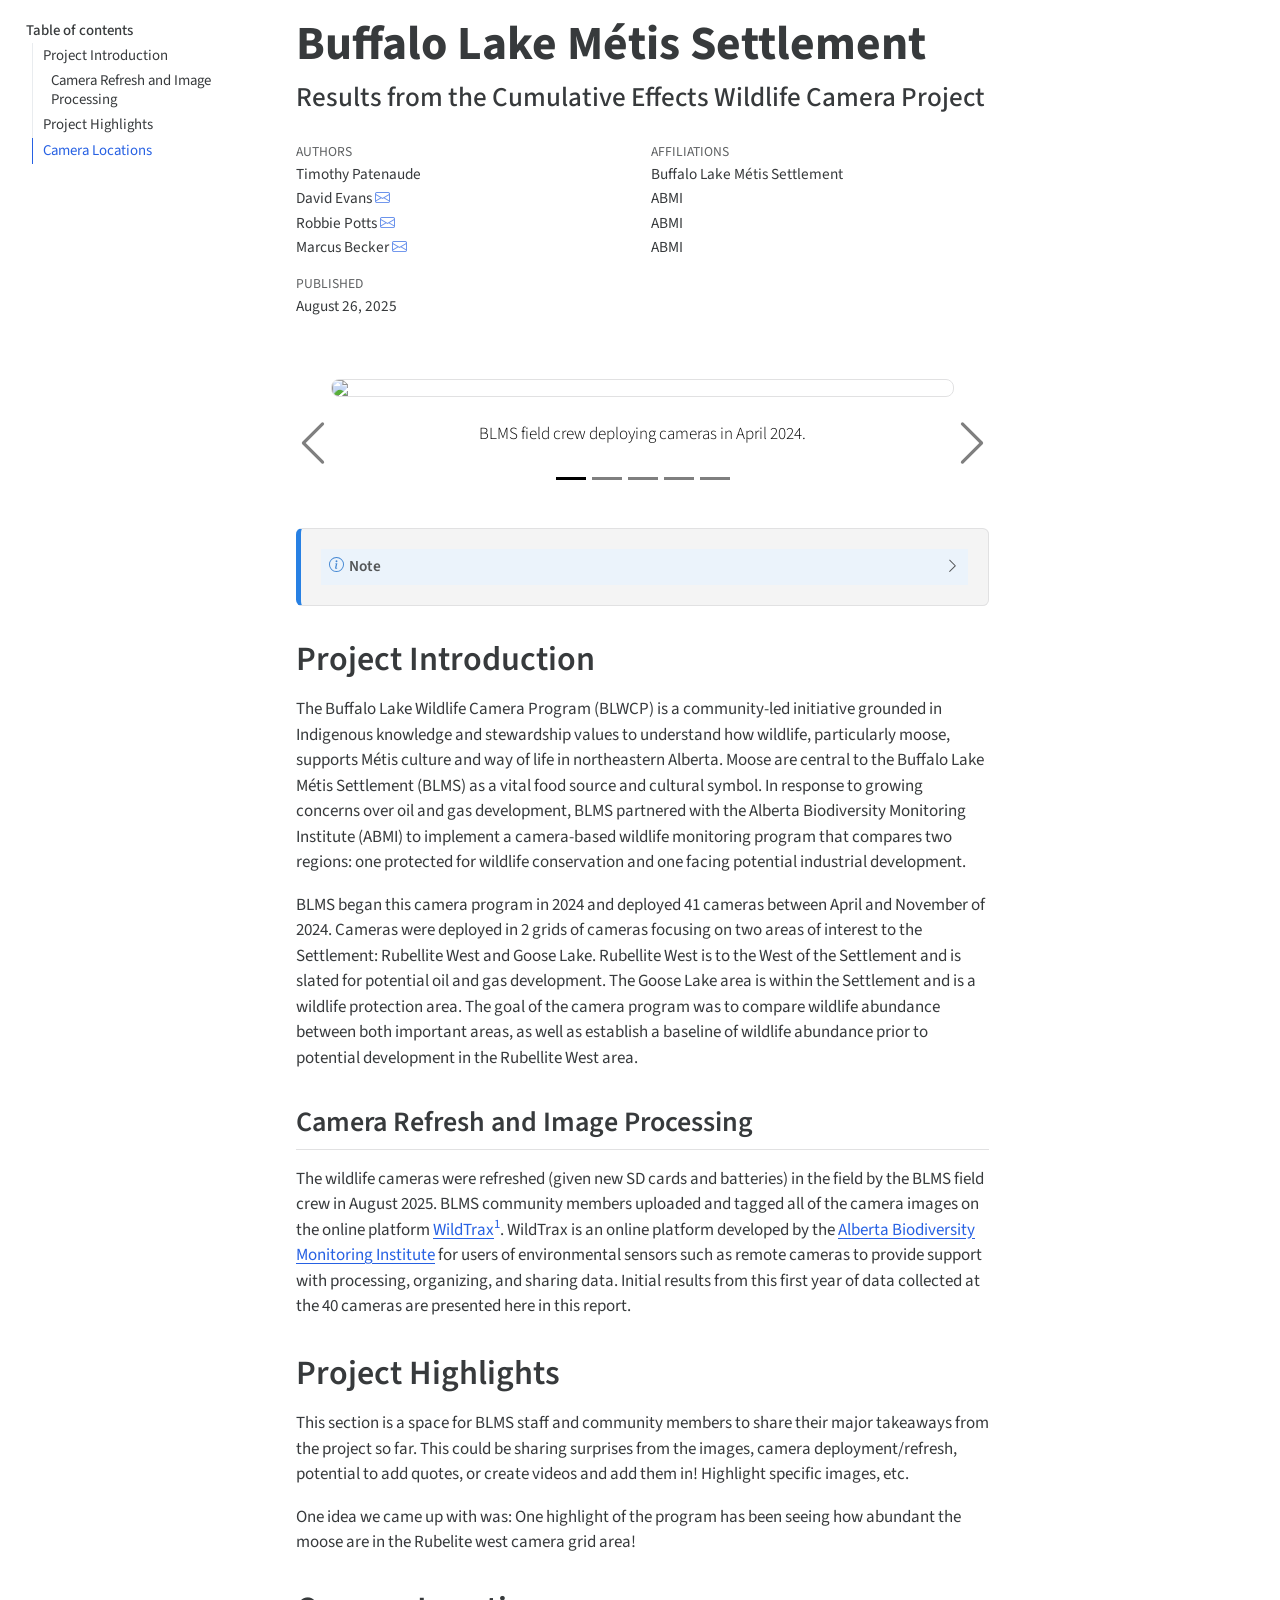
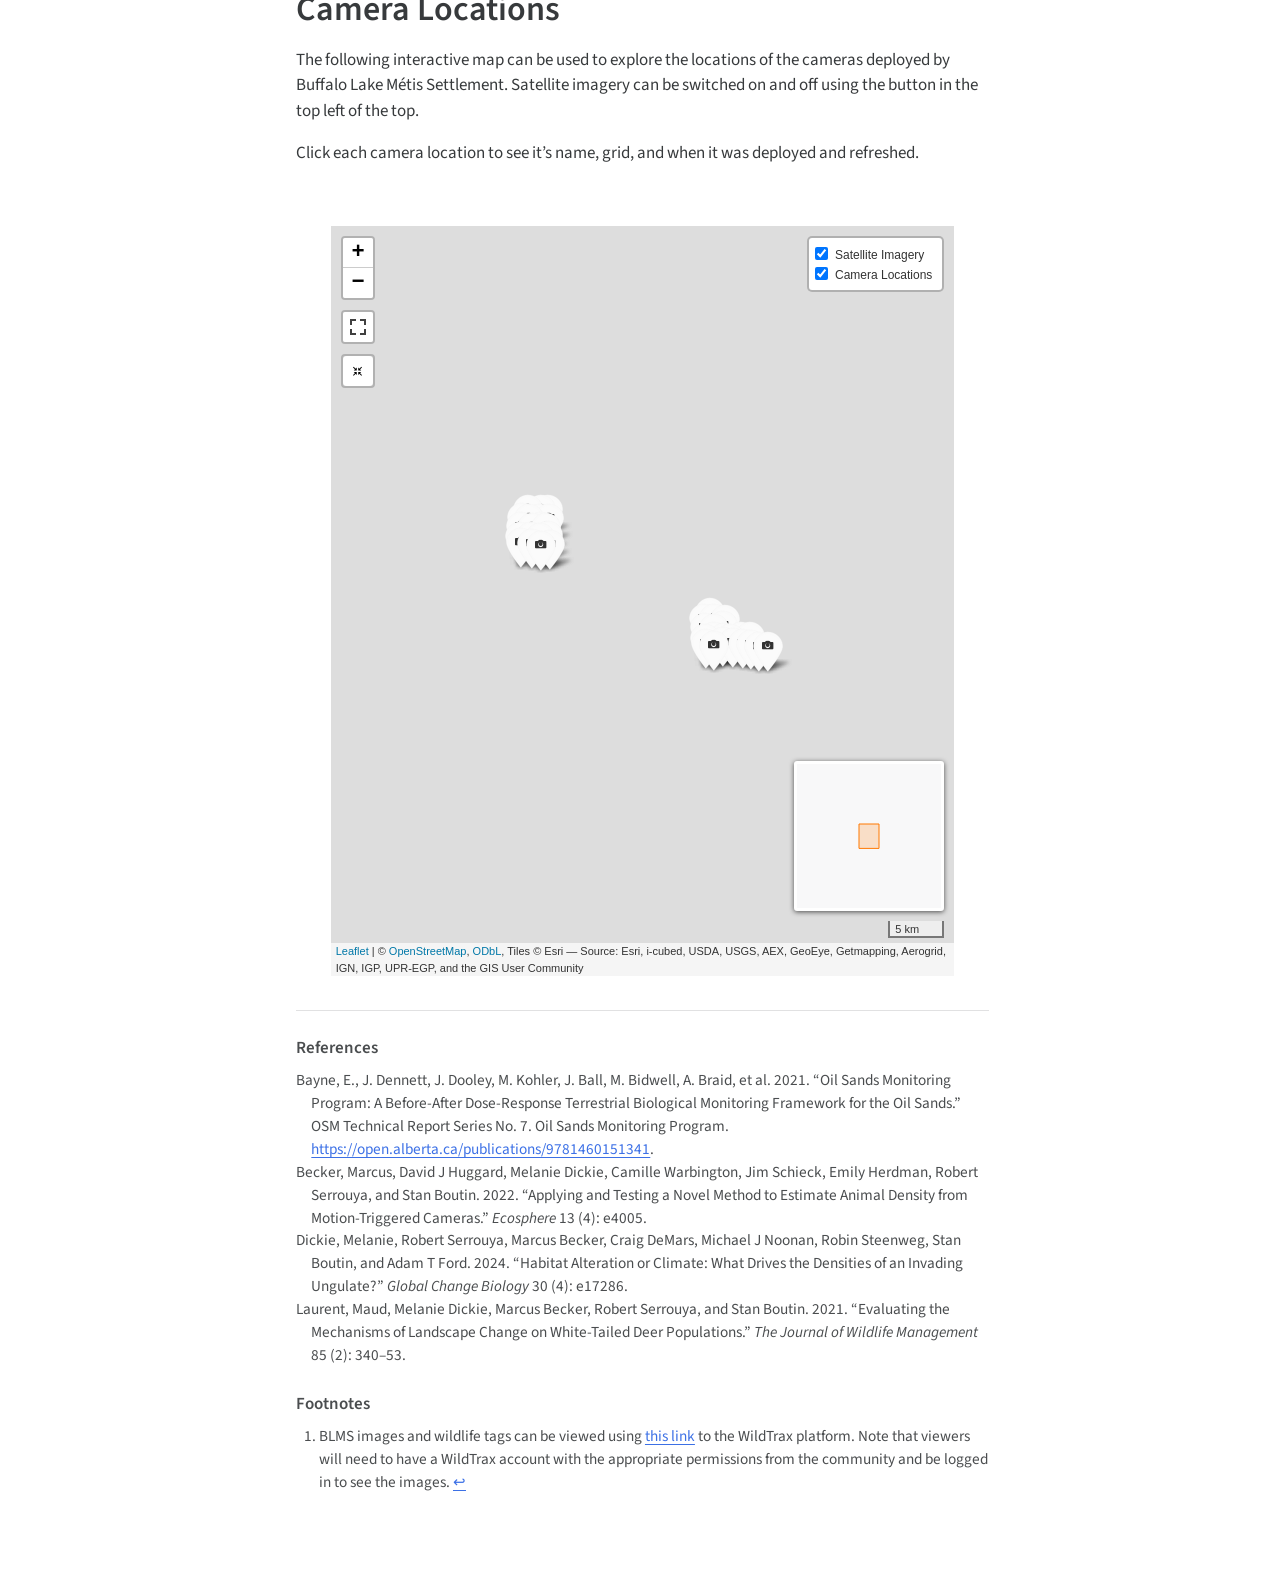
==== BLMS.html @ 81d22e6e "starting work on blms" ====
<!DOCTYPE html>
<html xmlns="http://www.w3.org/1999/xhtml" lang="en" xml:lang="en"><head>

<meta charset="utf-8">
<meta name="generator" content="quarto-1.6.42">

<meta name="viewport" content="width=device-width, initial-scale=1.0, user-scalable=yes">

<meta name="author" content="Timothy Patenaude">
<meta name="author" content="David Evans">
<meta name="author" content="Robbie Potts">
<meta name="author" content="Marcus Becker">
<meta name="dcterms.date" content="2025-08-26">

<title>Buffalo Lake Métis Settlement</title>
<style>
code{white-space: pre-wrap;}
span.smallcaps{font-variant: small-caps;}
div.columns{display: flex; gap: min(4vw, 1.5em);}
div.column{flex: auto; overflow-x: auto;}
div.hanging-indent{margin-left: 1.5em; text-indent: -1.5em;}
ul.task-list{list-style: none;}
ul.task-list li input[type="checkbox"] {
  width: 0.8em;
  margin: 0 0.8em 0.2em -1em; /* quarto-specific, see https://github.com/quarto-dev/quarto-cli/issues/4556 */ 
  vertical-align: middle;
}
/* CSS for citations */
div.csl-bib-body { }
div.csl-entry {
  clear: both;
  margin-bottom: 0em;
}
.hanging-indent div.csl-entry {
  margin-left:2em;
  text-indent:-2em;
}
div.csl-left-margin {
  min-width:2em;
  float:left;
}
div.csl-right-inline {
  margin-left:2em;
  padding-left:1em;
}
div.csl-indent {
  margin-left: 2em;
}</style>


<script src="BLMS_files/libs/clipboard/clipboard.min.js"></script>
<script src="BLMS_files/libs/quarto-html/quarto.js"></script>
<script src="BLMS_files/libs/quarto-html/popper.min.js"></script>
<script src="BLMS_files/libs/quarto-html/tippy.umd.min.js"></script>
<script src="BLMS_files/libs/quarto-html/anchor.min.js"></script>
<link href="BLMS_files/libs/quarto-html/tippy.css" rel="stylesheet">
<link href="BLMS_files/libs/quarto-html/quarto-syntax-highlighting-2f5df379a58b258e96c21c0638c20c03.css" rel="stylesheet" id="quarto-text-highlighting-styles">
<script src="BLMS_files/libs/bootstrap/bootstrap.min.js"></script>
<link href="BLMS_files/libs/bootstrap/bootstrap-icons.css" rel="stylesheet">
<link href="BLMS_files/libs/bootstrap/bootstrap-b19cd20e7bd7decb0357ffeefbecc2b2.min.css" rel="stylesheet" append-hash="true" id="quarto-bootstrap" data-mode="light">
<script src="BLMS_files/libs/htmlwidgets-1.6.4/htmlwidgets.js"></script>

<script src="BLMS_files/libs/jquery-3.6.0/jquery-3.6.0.min.js"></script>

<link href="BLMS_files/libs/leaflet-1.3.1/leaflet.css" rel="stylesheet">

<script src="BLMS_files/libs/leaflet-1.3.1/leaflet.js"></script>

<link href="BLMS_files/libs/leafletfix-1.0.0/leafletfix.css" rel="stylesheet">

<script src="BLMS_files/libs/proj4-2.6.2/proj4.min.js"></script>

<script src="BLMS_files/libs/Proj4Leaflet-1.0.1/proj4leaflet.js"></script>

<link href="BLMS_files/libs/rstudio_leaflet-1.3.1/rstudio_leaflet.css" rel="stylesheet">

<script src="BLMS_files/libs/leaflet-binding-2.2.2/leaflet.js"></script>

<script src="BLMS_files/libs/leaflet-providers-2.0.0/leaflet-providers_2.0.0.js"></script>

<script src="BLMS_files/libs/leaflet-providers-plugin-2.2.2/leaflet-providers-plugin.js"></script>

<link href="BLMS_files/libs/lfx-fullscreen-1.0.2/lfx-fullscreen-prod.css" rel="stylesheet">

<script src="BLMS_files/libs/lfx-fullscreen-1.0.2/lfx-fullscreen-prod.js"></script>

<link href="BLMS_files/libs/leaflet-easybutton-1.3.1/easy-button.css" rel="stylesheet">

<script src="BLMS_files/libs/leaflet-easybutton-1.3.1/easy-button.js"></script>

<script src="BLMS_files/libs/leaflet-easybutton-1.3.1/EasyButton-binding.js"></script>

<link href="BLMS_files/libs/ionicons-2.0.1/ionicons.min.css" rel="stylesheet">

<link href="BLMS_files/libs/leaflet-minimap-3.3.1/Control.MiniMap.min.css" rel="stylesheet">

<script src="BLMS_files/libs/leaflet-minimap-3.3.1/Control.MiniMap.min.js"></script>

<script src="BLMS_files/libs/leaflet-minimap-3.3.1/Minimap-binding.js"></script>

<link href="BLMS_files/libs/leaflet-awesomemarkers-2.0.3/leaflet.awesome-markers.css" rel="stylesheet">

<script src="BLMS_files/libs/leaflet-awesomemarkers-2.0.3/leaflet.awesome-markers.min.js"></script>



<link rel="stylesheet" href="assets/styles.css">
</head>

<body>

<div id="quarto-content" class="page-columns page-rows-contents page-layout-article toc-left">
<div id="quarto-sidebar-toc-left" class="sidebar toc-left">
  <nav id="TOC" role="doc-toc" class="toc-active" data-toc-expanded="99">
    <h2 id="toc-title">Table of contents</h2>
   
  <ul>
  <li><a href="#project-introduction" id="toc-project-introduction" class="nav-link active" data-scroll-target="#project-introduction">Project Introduction</a>
  <ul class="collapse">
  <li><a href="#camera-refresh-and-image-processing" id="toc-camera-refresh-and-image-processing" class="nav-link" data-scroll-target="#camera-refresh-and-image-processing">Camera Refresh and Image Processing</a></li>
  </ul></li>
  <li><a href="#project-highlights" id="toc-project-highlights" class="nav-link" data-scroll-target="#project-highlights">Project Highlights</a></li>
  <li><a href="#camera-locations" id="toc-camera-locations" class="nav-link" data-scroll-target="#camera-locations">Camera Locations</a></li>
  </ul>
</nav>
</div>
<div id="quarto-margin-sidebar" class="sidebar margin-sidebar zindex-bottom">
</div>
<main class="content" id="quarto-document-content">

<header id="title-block-header" class="quarto-title-block default">
<div class="quarto-title">
<h1 class="title">Buffalo Lake Métis Settlement</h1>
<p class="subtitle lead">Results from the Cumulative Effects Wildlife Camera Project</p>
</div>


<div class="quarto-title-meta-author">
  <div class="quarto-title-meta-heading">Authors</div>
  <div class="quarto-title-meta-heading">Affiliations</div>
  
    <div class="quarto-title-meta-contents">
    <p class="author">Timothy Patenaude </p>
  </div>
  <div class="quarto-title-meta-contents">
        <p class="affiliation">
            Buffalo Lake Métis Settlement
          </p>
      </div>
    <div class="quarto-title-meta-contents">
    <p class="author">David Evans <a href="mailto:david.evans@ualberta.ca" class="quarto-title-author-email"><i class="bi bi-envelope"></i></a> </p>
  </div>
  <div class="quarto-title-meta-contents">
        <p class="affiliation">
            ABMI
          </p>
      </div>
    <div class="quarto-title-meta-contents">
    <p class="author">Robbie Potts <a href="mailto:rnpotts@ualberta.ca" class="quarto-title-author-email"><i class="bi bi-envelope"></i></a> </p>
  </div>
  <div class="quarto-title-meta-contents">
        <p class="affiliation">
            ABMI
          </p>
      </div>
    <div class="quarto-title-meta-contents">
    <p class="author">Marcus Becker <a href="mailto:marcus.becker@ualberta.ca" class="quarto-title-author-email"><i class="bi bi-envelope"></i></a> </p>
  </div>
  <div class="quarto-title-meta-contents">
        <p class="affiliation">
            ABMI
          </p>
      </div>
  </div>

<div class="quarto-title-meta">

      
    <div>
    <div class="quarto-title-meta-heading">Published</div>
    <div class="quarto-title-meta-contents">
      <p class="date">August 26, 2025</p>
    </div>
  </div>
  
    
  </div>
  


</header>


<p><br></p>
<div class="cell">
<div class="cell-output-display">
<div id="gallery-carousel" class="carousel carousel-dark slide" data-bs-ride="carousel">
<div class="carousel-indicators">
<button type="button" data-bs-target="#gallery-carousel" data-bs-slide-to="0" aria-label="Slide 1" class="active" aria-current="true"></button>
<button type="button" data-bs-target="#gallery-carousel" data-bs-slide-to="1" aria-label="Slide 2"></button>
<button type="button" data-bs-target="#gallery-carousel" data-bs-slide-to="2" aria-label="Slide 3"></button>
<button type="button" data-bs-target="#gallery-carousel" data-bs-slide-to="3" aria-label="Slide 4"></button>
<button type="button" data-bs-target="#gallery-carousel" data-bs-slide-to="4" aria-label="Slide 5"></button>
</div>
<div class="carousel-inner">
<div class="carousel-item active" data-bs-interval="10000">
<a href="">
<img src="Images/BLMS/IMG_7601.JPG" class="d-block  mx-auto border">
</a>
<div class="carousel-caption d-none d-md-block">
<p class="fw-light">BLMS field crew deploying cameras in April 2024.</p>
</div>
</div>
<div class="carousel-item" data-bs-interval="10000">
<a href="">
<img src="Images/BLMS/Setup.JPG" class="d-block  mx-auto border">
</a>
<div class="carousel-caption d-none d-md-block">
<p class="fw-light">BLMS field crew with ABMI deploying cameras in April 2024.</p>
</div>
</div>
<div class="carousel-item" data-bs-interval="10000">
<a href="">
<img src="Images/BLMS/IMG_7594.JPG" class="d-block  mx-auto border">
</a>
<div class="carousel-caption d-none d-md-block">
<p class="fw-light">Preparing the wildlife cameras for deployment.</p>
</div>
</div>
<div class="carousel-item" data-bs-interval="10000">
<a href="">
<img src="Images/BLMS/IMG_7599.JPG" class="d-block  mx-auto border">
</a>
<div class="carousel-caption d-none d-md-block">
<p class="fw-light">Preparing the wildlife cameras for deployment.</p>
</div>
</div>
<div class="carousel-item" data-bs-interval="10000">
<a href="">
<img src="Images/BLMS/IMG_7598.JPG" class="d-block  mx-auto border">
</a>
<div class="carousel-caption d-none d-md-block">
<p class="fw-light">Deploying the wildlife cameras.</p>
</div>
</div>
</div>
<button class="carousel-control-prev" type="button" data-bs-target="#gallery-carousel" data-bs-slide="prev">
<span class="carousel-control-prev-icon" aria-hidden="true"></span>
<span class="visually-hidden">Prevoius</span>
</button>
<button class="carousel-control-next" type="button" data-bs-target="#gallery-carousel" data-bs-slide="next">
<span class="carousel-control-next-icon" aria-hidden="true"></span>
<span class="visually-hidden">Next</span>
</button>
</div>
</div>
</div>
<div class="callout callout-style-default callout-note callout-titled" style="background-color: #f4f4f4; padding: 20px;">
<div class="callout-header d-flex align-content-center" data-bs-toggle="collapse" data-bs-target=".callout-1-contents" aria-controls="callout-1" aria-expanded="false" aria-label="Toggle callout">
<div class="callout-icon-container">
<i class="callout-icon"></i>
</div>
<div class="callout-title-container flex-fill">
Note
</div>
<div class="callout-btn-toggle d-inline-block border-0 py-1 ps-1 pe-0 float-end"><i class="callout-toggle"></i></div>
</div>
<div id="callout-1" class="callout-1-contents callout-collapse collapse">
<div class="callout-body-container callout-body">
<p>This report is dynamically generated, meaning its results may evolve with the addition of new data or further analyses. For the most recent updates, refer to the publication date and feel free to reach out to the authors.</p>
</div>
</div>
</div>
<section id="project-introduction" class="level1">
<h1>Project Introduction</h1>
<p>The Buffalo Lake Wildlife Camera Program (BLWCP) is a community-led initiative grounded in Indigenous knowledge and stewardship values to understand how wildlife, particularly moose, supports Métis culture and way of life in northeastern Alberta. Moose are central to the Buffalo Lake Métis Settlement (BLMS) as a vital food source and cultural symbol. In response to growing concerns over oil and gas development, BLMS partnered with the Alberta Biodiversity Monitoring Institute (ABMI) to implement a camera-based wildlife monitoring program that compares two regions: one protected for wildlife conservation and one facing potential industrial development.</p>
<p>BLMS began this camera program in 2024 and deployed 41 cameras between April and November of 2024. Cameras were deployed in 2 grids of cameras focusing on two areas of interest to the Settlement: Rubellite West and Goose Lake. Rubellite West is to the West of the Settlement and is slated for potential oil and gas development. The Goose Lake area is within the Settlement and is a wildlife protection area. The goal of the camera program was to compare wildlife abundance between both important areas, as well as establish a baseline of wildlife abundance prior to potential development in the Rubellite West area.</p>
<section id="camera-refresh-and-image-processing" class="level2">
<h2 class="anchored" data-anchor-id="camera-refresh-and-image-processing">Camera Refresh and Image Processing</h2>
<p>The wildlife cameras were refreshed (given new SD cards and batteries) in the field by the BLMS field crew in August 2025. BLMS community members uploaded and tagged all of the camera images on the online platform <a href="www.wildtrax.ca">WildTrax</a><a href="#fn1" class="footnote-ref" id="fnref1" role="doc-noteref"><sup>1</sup></a>. WildTrax is an online platform developed by the <a href="www.abmi.ca">Alberta Biodiversity Monitoring Institute</a> for users of environmental sensors such as remote cameras to provide support with processing, organizing, and sharing data. Initial results from this first year of data collected at the 40 cameras are presented here in this report.</p>
</section>
</section>
<section id="project-highlights" class="level1">
<h1>Project Highlights</h1>
<p>This section is a space for BLMS staff and community members to share their major takeaways from the project so far. This could be sharing surprises from the images, camera deployment/refresh, potential to add quotes, or create videos and add them in! Highlight specific images, etc.</p>
<p>One idea we came up with was: One highlight of the program has been seeing how abundant the moose are in the Rubelite west camera grid area!</p>
</section>
<section id="camera-locations" class="level1">
<h1>Camera Locations</h1>
<p>The following interactive map can be used to explore the locations of the cameras deployed by Buffalo Lake Métis Settlement. Satellite imagery can be switched on and off using the button in the top left of the top.</p>
<p>Click each camera location to see it’s name, grid, and when it was deployed and refreshed.</p>
<p><br></p>
<div style="display: flex; justify-content: center;">
<div id="htmlwidget-925f5b2e19bf71c46e01" style="width:90%;height:750px;" class="leaflet html-widget"></div>
<script type="application/json" data-for="htmlwidget-925f5b2e19bf71c46e01">{"x":{"options":{"crs":{"crsClass":"L.CRS.EPSG3857","code":null,"proj4def":null,"projectedBounds":null,"options":{}},"fullscreenControl":{"position":"topleft","pseudoFullscreen":false}},"calls":[{"method":"addTiles","args":["https://{s}.tile.openstreetmap.org/{z}/{x}/{y}.png",null,null,{"minZoom":0,"maxZoom":18,"tileSize":256,"subdomains":"abc","errorTileUrl":"","tms":false,"noWrap":false,"zoomOffset":0,"zoomReverse":false,"opacity":1,"zIndex":1,"detectRetina":false,"attribution":"&copy; <a href=\"https://openstreetmap.org/copyright/\">OpenStreetMap<\/a>,  <a href=\"https://opendatacommons.org/licenses/odbl/\">ODbL<\/a>"}]},{"method":"addProviderTiles","args":["Esri.WorldImagery",null,"Satellite Imagery",{"errorTileUrl":"","noWrap":false,"detectRetina":false}]},{"method":"addEasyButton","args":[{"icon":"ion-arrow-shrink","title":"Reset View","onClick":"function(btn, map){ map.setView(map._initialCenter, map._initialZoom); }","position":"topleft"}]},{"method":"addScaleBar","args":[{"maxWidth":100,"metric":true,"imperial":false,"updateWhenIdle":true,"position":"bottomright"}]},{"method":"addMiniMap","args":[null,null,"bottomright",150,150,19,19,-5,false,false,false,false,false,false,{"color":"#ff7800","weight":1,"clickable":false},{"color":"#000000","weight":1,"clickable":false,"opacity":0,"fillOpacity":0},{"hideText":"Hide MiniMap","showText":"Show MiniMap"},[]]},{"method":"addAwesomeMarkers","args":[[54.422485,54.419355,54.415736,54.423959,54.417977,54.415398,54.432557,54.437525,54.430171,54.416629,54.418455,54.438114,54.423363,54.422238,54.418638,54.423808,54.42271,54.51758,54.496881,54.50367,54.510816,54.503531,54.511406,54.504007,54.517869,54.525423,54.525286,54.498397,54.438373,54.510679,54.50258,54.49814,54.496149,54.511367,54.518212,54.518881,54.525258,54.443115,54.430577,54.417485],[-112.368798,-112.343993,-112.29336,-112.319038,-112.315771,-112.281551,-112.343247,-112.340376,-112.355401,-112.355847,-112.367337,-112.368938,-112.306726,-112.333533,-112.330081,-112.355685,-112.341981,-112.595086,-112.581597,-112.622283,-112.606094,-112.6069,-112.594048,-112.58327,-112.582751,-112.583424,-112.593489,-112.620799,-112.35609,-112.586323,-112.594289,-112.606106,-112.593647,-112.620267,-112.609612,-112.619665,-112.611277,-112.361791,-112.36876,-112.304882],{"icon":"camera","markerColor":"white","iconColor":"black","spin":false,"squareMarker":false,"iconRotate":0,"font":"monospace","prefix":"ion"},null,"Camera Locations",{"interactive":true,"draggable":false,"keyboard":true,"title":"","alt":"","zIndexOffset":0,"opacity":1,"riseOnHover":false,"riseOffset":250},["<b> Location:  <\/b> GLR14-SD18 <br><br> <b> Grid: <\/b> Goose Lake <br><br> <b> Deployed: <\/b> 2024-04-11 <br><br> <b> Refreshed: <\/b> 2024-11-05 <br><br>","<b> Location:  <\/b> GLR20-SD42 <br><br> <b> Grid: <\/b> Goose Lake <br><br> <b> Deployed: <\/b> 2024-04-12 <br><br> <b> Refreshed: <\/b> 2024-11-05 <br><br>","<b> Location:  <\/b> GLR3-SD37 <br><br> <b> Grid: <\/b> Goose Lake <br><br> <b> Deployed: <\/b> 2024-04-11 <br><br> <b> Refreshed: <\/b> 2024-11-05 <br><br>","<b> Location:  <\/b> GLR8-SD10 <br><br> <b> Grid: <\/b> Goose Lake <br><br> <b> Deployed: <\/b> 2024-04-11 <br><br> <b> Refreshed: <\/b> 2024-11-05 <br><br>","<b> Location:  <\/b> GLR7-SD21 <br><br> <b> Grid: <\/b> Goose Lake <br><br> <b> Deployed: <\/b> 2024-04-11 <br><br> <b> Refreshed: <\/b> 2024-11-05 <br><br>","<b> Location:  <\/b> GLR2B-SD12 <br><br> <b> Grid: <\/b> Goose Lake <br><br> <b> Deployed: <\/b> 2024-04-11 <br><br> <b> Refreshed: <\/b> 2024-11-05 <br><br>","<b> Location:  <\/b> GLR2A-SD29 <br><br> <b> Grid: <\/b> Goose Lake <br><br> <b> Deployed: <\/b> 2024-04-12 <br><br> <b> Refreshed: <\/b> 2024-11-05 <br><br>","<b> Location:  <\/b> GLR1-SD6 <br><br> <b> Grid: <\/b> Goose Lake <br><br> <b> Deployed: <\/b> 2024-04-12 <br><br> <b> Refreshed: <\/b> 2024-11-05 <br><br>","<b> Location:  <\/b> GLR18-SD7 <br><br> <b> Grid: <\/b> Goose Lake <br><br> <b> Deployed: <\/b> 2024-04-12 <br><br> <b> Refreshed: <\/b> 2024-11-05 <br><br>","<b> Location:  <\/b> GLR12-SD14 <br><br> <b> Grid: <\/b> Goose Lake <br><br> <b> Deployed: <\/b> 2024-04-11 <br><br> <b> Refreshed: <\/b> 2024-06-07 <br><br>","<b> Location:  <\/b> GLR13-SD4 <br><br> <b> Grid: <\/b> Goose Lake <br><br> <b> Deployed: <\/b> 2024-04-11 <br><br> <b> Refreshed: <\/b> 2024-11-04 <br><br>","<b> Location:  <\/b> GLR16-SD1 <br><br> <b> Grid: <\/b> Goose Lake <br><br> <b> Deployed: <\/b> 2024-04-12 <br><br> <b> Refreshed: <\/b> 2024-11-04 <br><br>","<b> Location:  <\/b> GLR5-SD5 <br><br> <b> Grid: <\/b> Goose Lake <br><br> <b> Deployed: <\/b> 2024-04-11 <br><br> <b> Refreshed: <\/b> 2024-11-04 <br><br>","<b> Location:  <\/b> GLR9-SD8 <br><br> <b> Grid: <\/b> Goose Lake <br><br> <b> Deployed: <\/b> 2024-04-12 <br><br> <b> Refreshed: <\/b> 2024-11-04 <br><br>","<b> Location:  <\/b> GLR10-SD15 <br><br> <b> Grid: <\/b> Goose Lake <br><br> <b> Deployed: <\/b> 2024-04-12 <br><br> <b> Refreshed: <\/b> 2024-11-04 <br><br>","<b> Location:  <\/b> GLR11-SD3 <br><br> <b> Grid: <\/b> Goose Lake <br><br> <b> Deployed: <\/b> 2024-04-11 <br><br> <b> Refreshed: <\/b> 2024-11-04 <br><br>","<b> Location:  <\/b> GLR19-SD30 <br><br> <b> Grid: <\/b> Goose Lake <br><br> <b> Deployed: <\/b> 2024-04-12 <br><br> <b> Refreshed: <\/b> 2024-11-04 <br><br>","<b> Location:  <\/b> RW1-SD26 <br><br> <b> Grid: <\/b> Rubellite West <br><br> <b> Deployed: <\/b> 2024-04-09 <br><br> <b> Refreshed: <\/b> 2024-11-06 <br><br>","<b> Location:  <\/b> RW14-SD35 <br><br> <b> Grid: <\/b> Rubellite West <br><br> <b> Deployed: <\/b> 2024-04-10 <br><br> <b> Refreshed: <\/b> 2024-11-06 <br><br>","<b> Location:  <\/b> RW15-SD16 <br><br> <b> Grid: <\/b> Rubellite West <br><br> <b> Deployed: <\/b> 2024-04-10 <br><br> <b> Refreshed: <\/b> 2024-11-07 <br><br>","<b> Location:  <\/b> RW17-SD41 <br><br> <b> Grid: <\/b> Rubellite West <br><br> <b> Deployed: <\/b> 2024-04-10 <br><br> <b> Refreshed: <\/b> 2024-11-07 <br><br>","<b> Location:  <\/b> RW9-SD23 <br><br> <b> Grid: <\/b> Rubellite West <br><br> <b> Deployed: <\/b> 2024-04-09 <br><br> <b> Refreshed: <\/b> 2024-11-07 <br><br>","<b> Location:  <\/b> RW6-SD38 <br><br> <b> Grid: <\/b> Rubellite West <br><br> <b> Deployed: <\/b> 2024-04-09 <br><br> <b> Refreshed: <\/b> 2024-11-06 <br><br>","<b> Location:  <\/b> RW7-SD27 <br><br> <b> Grid: <\/b> Rubellite West <br><br> <b> Deployed: <\/b> 2024-04-09 <br><br> <b> Refreshed: <\/b> 2024-11-07 <br><br>","<b> Location:  <\/b> RW4-SD9 <br><br> <b> Grid: <\/b> Rubellite West <br><br> <b> Deployed: <\/b> 2024-04-09 <br><br> <b> Refreshed: <\/b> 2024-11-06 <br><br>","<b> Location:  <\/b> RW3-SD32 <br><br> <b> Grid: <\/b> Rubellite West <br><br> <b> Deployed: <\/b> 2024-04-09 <br><br> <b> Refreshed: <\/b> 2024-11-06 <br><br>","<b> Location:  <\/b> RW2-SD19 <br><br> <b> Grid: <\/b> Rubellite West <br><br> <b> Deployed: <\/b> 2024-04-09 <br><br> <b> Refreshed: <\/b> 2024-11-06 <br><br>","<b> Location:  <\/b> RW11-SD24 <br><br> <b> Grid: <\/b> Rubellite West <br><br> <b> Deployed: <\/b> 2024-04-10 <br><br> <b> Refreshed: <\/b> 2024-11-07 <br><br>","<b> Location:  <\/b> GLR17-SD44 <br><br> <b> Grid: <\/b> Goose Lake <br><br> <b> Deployed: <\/b> 2024-04-12 <br><br> <b> Refreshed: <\/b> 2024-11-04 <br><br>","<b> Location:  <\/b> RW5-SD28 <br><br> <b> Grid: <\/b> Rubellite West <br><br> <b> Deployed: <\/b> 2024-04-09 <br><br> <b> Refreshed: <\/b> 2024-11-06 <br><br>","<b> Location:  <\/b> RW8-SD39 <br><br> <b> Grid: <\/b> Rubellite West <br><br> <b> Deployed: <\/b> 2024-04-09 <br><br> <b> Refreshed: <\/b> 2024-11-06 <br><br>","<b> Location:  <\/b> RW12-SD31 <br><br> <b> Grid: <\/b> Rubellite West <br><br> <b> Deployed: <\/b> 2024-04-10 <br><br> <b> Refreshed: <\/b> 2024-11-07 <br><br>","<b> Location:  <\/b> RW13-SD25 <br><br> <b> Grid: <\/b> Rubellite West <br><br> <b> Deployed: <\/b> 2024-04-10 <br><br> <b> Refreshed: <\/b> 2024-11-06 <br><br>","<b> Location:  <\/b> RW16-SD22 <br><br> <b> Grid: <\/b> Rubellite West <br><br> <b> Deployed: <\/b> 2024-04-10 <br><br> <b> Refreshed: <\/b> 2024-11-07 <br><br>","<b> Location:  <\/b> RW18-SD43 <br><br> <b> Grid: <\/b> Rubellite West <br><br> <b> Deployed: <\/b> 2024-04-10 <br><br> <b> Refreshed: <\/b> 2024-11-07 <br><br>","<b> Location:  <\/b> RW19-SD17 <br><br> <b> Grid: <\/b> Rubellite West <br><br> <b> Deployed: <\/b> 2024-04-10 <br><br> <b> Refreshed: <\/b> 2025-03-05 <br><br>","<b> Location:  <\/b> RW20-SD20 <br><br> <b> Grid: <\/b> Rubellite West <br><br> <b> Deployed: <\/b> 2024-04-10 <br><br> <b> Refreshed: <\/b> 2025-03-05 <br><br>","<b> Location:  <\/b> GLR21-SD13 <br><br> <b> Grid: <\/b> Goose Lake <br><br> <b> Deployed: <\/b> 2024-04-12 <br><br> <b> Refreshed: <\/b> 2024-11-04 <br><br>","<b> Location:  <\/b> GLR15-SD34 <br><br> <b> Grid: <\/b> Goose Lake <br><br> <b> Deployed: <\/b> 2024-04-12 <br><br> <b> Refreshed: <\/b> 2024-11-05 <br><br>","<b> Location:  <\/b> GLR6-SD36 <br><br> <b> Grid: <\/b> Goose Lake <br><br> <b> Deployed: <\/b> 2024-04-11 <br><br> <b> Refreshed: <\/b> 2024-10-12 <br><br>"],null,null,null,null,{"interactive":false,"permanent":false,"direction":"auto","opacity":1,"offset":[0,0],"textsize":"10px","textOnly":false,"className":"","sticky":true},null]},{"method":"addLayersControl","args":[[],["Satellite Imagery","Camera Locations"],{"collapsed":false,"autoZIndex":true,"position":"topright"}]}],"fitBounds":[54.36539800000001,-112.672283,54.575423,-112.231551,[]],"limits":{"lat":[54.415398,54.525423],"lng":[-112.622283,-112.281551]}},"evals":["calls.2.args.0.onClick"],"jsHooks":{"render":[{"code":"function(el, x, data) {\n  return (\nfunction(el, x){\n  var map = this;\n  map.whenReady(function(){\n    map._initialCenter = map.getCenter();\n    map._initialZoom = map.getZoom();\n  });\n}).call(this.getMap(), el, x, data);\n}","data":null}]}}</script>
</div>

</section>


<div id="quarto-appendix" class="default"><section class="quarto-appendix-contents" role="doc-bibliography" id="quarto-bibliography"><h2 class="anchored quarto-appendix-heading">References</h2><div id="refs" class="references csl-bib-body hanging-indent" data-entry-spacing="0" role="list">
<div id="ref-Bayne2021OSMFramework" class="csl-entry" role="listitem">
Bayne, E., J. Dennett, J. Dooley, M. Kohler, J. Ball, M. Bidwell, A. Braid, et al. 2021. <span>“Oil Sands Monitoring Program: A Before-After Dose-Response Terrestrial Biological Monitoring Framework for the Oil Sands.”</span> OSM Technical Report Series No. 7. Oil Sands Monitoring Program. <a href="https://open.alberta.ca/publications/9781460151341">https://open.alberta.ca/publications/9781460151341</a>.
</div>
<div id="ref-becker2022applying" class="csl-entry" role="listitem">
Becker, Marcus, David J Huggard, Melanie Dickie, Camille Warbington, Jim Schieck, Emily Herdman, Robert Serrouya, and Stan Boutin. 2022. <span>“Applying and Testing a Novel Method to Estimate Animal Density from Motion-Triggered Cameras.”</span> <em>Ecosphere</em> 13 (4): e4005.
</div>
<div id="ref-dickie2024habitat" class="csl-entry" role="listitem">
Dickie, Melanie, Robert Serrouya, Marcus Becker, Craig DeMars, Michael J Noonan, Robin Steenweg, Stan Boutin, and Adam T Ford. 2024. <span>“Habitat Alteration or Climate: What Drives the Densities of an Invading Ungulate?”</span> <em>Global Change Biology</em> 30 (4): e17286.
</div>
<div id="ref-laurent2021evaluating" class="csl-entry" role="listitem">
Laurent, Maud, Melanie Dickie, Marcus Becker, Robert Serrouya, and Stan Boutin. 2021. <span>“Evaluating the Mechanisms of Landscape Change on White-Tailed Deer Populations.”</span> <em>The Journal of Wildlife Management</em> 85 (2): 340–53.
</div>
</div></section><section id="footnotes" class="footnotes footnotes-end-of-document" role="doc-endnotes"><h2 class="anchored quarto-appendix-heading">Footnotes</h2>

<ol>
<li id="fn1"><p>BLMS images and wildlife tags can be viewed using <a href="https://portal.wildtrax.ca/home/camera-deployments.html?sensorId=CAM&amp;projectId=3150">this link</a> to the WildTrax platform. Note that viewers will need to have a WildTrax account with the appropriate permissions from the community and be logged in to see the images.<a href="#fnref1" class="footnote-back" role="doc-backlink">↩︎</a></p></li>
</ol>
</section></div></main>
<!-- /main column -->
<script id="quarto-html-after-body" type="application/javascript">
window.document.addEventListener("DOMContentLoaded", function (event) {
  const toggleBodyColorMode = (bsSheetEl) => {
    const mode = bsSheetEl.getAttribute("data-mode");
    const bodyEl = window.document.querySelector("body");
    if (mode === "dark") {
      bodyEl.classList.add("quarto-dark");
      bodyEl.classList.remove("quarto-light");
    } else {
      bodyEl.classList.add("quarto-light");
      bodyEl.classList.remove("quarto-dark");
    }
  }
  const toggleBodyColorPrimary = () => {
    const bsSheetEl = window.document.querySelector("link#quarto-bootstrap");
    if (bsSheetEl) {
      toggleBodyColorMode(bsSheetEl);
    }
  }
  toggleBodyColorPrimary();  
  const icon = "";
  const anchorJS = new window.AnchorJS();
  anchorJS.options = {
    placement: 'right',
    icon: icon
  };
  anchorJS.add('.anchored');
  const isCodeAnnotation = (el) => {
    for (const clz of el.classList) {
      if (clz.startsWith('code-annotation-')) {                     
        return true;
      }
    }
    return false;
  }
  const onCopySuccess = function(e) {
    // button target
    const button = e.trigger;
    // don't keep focus
    button.blur();
    // flash "checked"
    button.classList.add('code-copy-button-checked');
    var currentTitle = button.getAttribute("title");
    button.setAttribute("title", "Copied!");
    let tooltip;
    if (window.bootstrap) {
      button.setAttribute("data-bs-toggle", "tooltip");
      button.setAttribute("data-bs-placement", "left");
      button.setAttribute("data-bs-title", "Copied!");
      tooltip = new bootstrap.Tooltip(button, 
        { trigger: "manual", 
          customClass: "code-copy-button-tooltip",
          offset: [0, -8]});
      tooltip.show();    
    }
    setTimeout(function() {
      if (tooltip) {
        tooltip.hide();
        button.removeAttribute("data-bs-title");
        button.removeAttribute("data-bs-toggle");
        button.removeAttribute("data-bs-placement");
      }
      button.setAttribute("title", currentTitle);
      button.classList.remove('code-copy-button-checked');
    }, 1000);
    // clear code selection
    e.clearSelection();
  }
  const getTextToCopy = function(trigger) {
      const codeEl = trigger.previousElementSibling.cloneNode(true);
      for (const childEl of codeEl.children) {
        if (isCodeAnnotation(childEl)) {
          childEl.remove();
        }
      }
      return codeEl.innerText;
  }
  const clipboard = new window.ClipboardJS('.code-copy-button:not([data-in-quarto-modal])', {
    text: getTextToCopy
  });
  clipboard.on('success', onCopySuccess);
  if (window.document.getElementById('quarto-embedded-source-code-modal')) {
    const clipboardModal = new window.ClipboardJS('.code-copy-button[data-in-quarto-modal]', {
      text: getTextToCopy,
      container: window.document.getElementById('quarto-embedded-source-code-modal')
    });
    clipboardModal.on('success', onCopySuccess);
  }
    var localhostRegex = new RegExp(/^(?:http|https):\/\/localhost\:?[0-9]*\//);
    var mailtoRegex = new RegExp(/^mailto:/);
      var filterRegex = new RegExp('/' + window.location.host + '/');
    var isInternal = (href) => {
        return filterRegex.test(href) || localhostRegex.test(href) || mailtoRegex.test(href);
    }
    // Inspect non-navigation links and adorn them if external
 	var links = window.document.querySelectorAll('a[href]:not(.nav-link):not(.navbar-brand):not(.toc-action):not(.sidebar-link):not(.sidebar-item-toggle):not(.pagination-link):not(.no-external):not([aria-hidden]):not(.dropdown-item):not(.quarto-navigation-tool):not(.about-link)');
    for (var i=0; i<links.length; i++) {
      const link = links[i];
      if (!isInternal(link.href)) {
        // undo the damage that might have been done by quarto-nav.js in the case of
        // links that we want to consider external
        if (link.dataset.originalHref !== undefined) {
          link.href = link.dataset.originalHref;
        }
      }
    }
  function tippyHover(el, contentFn, onTriggerFn, onUntriggerFn) {
    const config = {
      allowHTML: true,
      maxWidth: 500,
      delay: 100,
      arrow: false,
      appendTo: function(el) {
          return el.parentElement;
      },
      interactive: true,
      interactiveBorder: 10,
      theme: 'quarto',
      placement: 'bottom-start',
    };
    if (contentFn) {
      config.content = contentFn;
    }
    if (onTriggerFn) {
      config.onTrigger = onTriggerFn;
    }
    if (onUntriggerFn) {
      config.onUntrigger = onUntriggerFn;
    }
    window.tippy(el, config); 
  }
  const noterefs = window.document.querySelectorAll('a[role="doc-noteref"]');
  for (var i=0; i<noterefs.length; i++) {
    const ref = noterefs[i];
    tippyHover(ref, function() {
      // use id or data attribute instead here
      let href = ref.getAttribute('data-footnote-href') || ref.getAttribute('href');
      try { href = new URL(href).hash; } catch {}
      const id = href.replace(/^#\/?/, "");
      const note = window.document.getElementById(id);
      if (note) {
        return note.innerHTML;
      } else {
        return "";
      }
    });
  }
  const xrefs = window.document.querySelectorAll('a.quarto-xref');
  const processXRef = (id, note) => {
    // Strip column container classes
    const stripColumnClz = (el) => {
      el.classList.remove("page-full", "page-columns");
      if (el.children) {
        for (const child of el.children) {
          stripColumnClz(child);
        }
      }
    }
    stripColumnClz(note)
    if (id === null || id.startsWith('sec-')) {
      // Special case sections, only their first couple elements
      const container = document.createElement("div");
      if (note.children && note.children.length > 2) {
        container.appendChild(note.children[0].cloneNode(true));
        for (let i = 1; i < note.children.length; i++) {
          const child = note.children[i];
          if (child.tagName === "P" && child.innerText === "") {
            continue;
          } else {
            container.appendChild(child.cloneNode(true));
            break;
          }
        }
        if (window.Quarto?.typesetMath) {
          window.Quarto.typesetMath(container);
        }
        return container.innerHTML
      } else {
        if (window.Quarto?.typesetMath) {
          window.Quarto.typesetMath(note);
        }
        return note.innerHTML;
      }
    } else {
      // Remove any anchor links if they are present
      const anchorLink = note.querySelector('a.anchorjs-link');
      if (anchorLink) {
        anchorLink.remove();
      }
      if (window.Quarto?.typesetMath) {
        window.Quarto.typesetMath(note);
      }
      if (note.classList.contains("callout")) {
        return note.outerHTML;
      } else {
        return note.innerHTML;
      }
    }
  }
  for (var i=0; i<xrefs.length; i++) {
    const xref = xrefs[i];
    tippyHover(xref, undefined, function(instance) {
      instance.disable();
      let url = xref.getAttribute('href');
      let hash = undefined; 
      if (url.startsWith('#')) {
        hash = url;
      } else {
        try { hash = new URL(url).hash; } catch {}
      }
      if (hash) {
        const id = hash.replace(/^#\/?/, "");
        const note = window.document.getElementById(id);
        if (note !== null) {
          try {
            const html = processXRef(id, note.cloneNode(true));
            instance.setContent(html);
          } finally {
            instance.enable();
            instance.show();
          }
        } else {
          // See if we can fetch this
          fetch(url.split('#')[0])
          .then(res => res.text())
          .then(html => {
            const parser = new DOMParser();
            const htmlDoc = parser.parseFromString(html, "text/html");
            const note = htmlDoc.getElementById(id);
            if (note !== null) {
              const html = processXRef(id, note);
              instance.setContent(html);
            } 
          }).finally(() => {
            instance.enable();
            instance.show();
          });
        }
      } else {
        // See if we can fetch a full url (with no hash to target)
        // This is a special case and we should probably do some content thinning / targeting
        fetch(url)
        .then(res => res.text())
        .then(html => {
          const parser = new DOMParser();
          const htmlDoc = parser.parseFromString(html, "text/html");
          const note = htmlDoc.querySelector('main.content');
          if (note !== null) {
            // This should only happen for chapter cross references
            // (since there is no id in the URL)
            // remove the first header
            if (note.children.length > 0 && note.children[0].tagName === "HEADER") {
              note.children[0].remove();
            }
            const html = processXRef(null, note);
            instance.setContent(html);
          } 
        }).finally(() => {
          instance.enable();
          instance.show();
        });
      }
    }, function(instance) {
    });
  }
      let selectedAnnoteEl;
      const selectorForAnnotation = ( cell, annotation) => {
        let cellAttr = 'data-code-cell="' + cell + '"';
        let lineAttr = 'data-code-annotation="' +  annotation + '"';
        const selector = 'span[' + cellAttr + '][' + lineAttr + ']';
        return selector;
      }
      const selectCodeLines = (annoteEl) => {
        const doc = window.document;
        const targetCell = annoteEl.getAttribute("data-target-cell");
        const targetAnnotation = annoteEl.getAttribute("data-target-annotation");
        const annoteSpan = window.document.querySelector(selectorForAnnotation(targetCell, targetAnnotation));
        const lines = annoteSpan.getAttribute("data-code-lines").split(",");
        const lineIds = lines.map((line) => {
          return targetCell + "-" + line;
        })
        let top = null;
        let height = null;
        let parent = null;
        if (lineIds.length > 0) {
            //compute the position of the single el (top and bottom and make a div)
            const el = window.document.getElementById(lineIds[0]);
            top = el.offsetTop;
            height = el.offsetHeight;
            parent = el.parentElement.parentElement;
          if (lineIds.length > 1) {
            const lastEl = window.document.getElementById(lineIds[lineIds.length - 1]);
            const bottom = lastEl.offsetTop + lastEl.offsetHeight;
            height = bottom - top;
          }
          if (top !== null && height !== null && parent !== null) {
            // cook up a div (if necessary) and position it 
            let div = window.document.getElementById("code-annotation-line-highlight");
            if (div === null) {
              div = window.document.createElement("div");
              div.setAttribute("id", "code-annotation-line-highlight");
              div.style.position = 'absolute';
              parent.appendChild(div);
            }
            div.style.top = top - 2 + "px";
            div.style.height = height + 4 + "px";
            div.style.left = 0;
            let gutterDiv = window.document.getElementById("code-annotation-line-highlight-gutter");
            if (gutterDiv === null) {
              gutterDiv = window.document.createElement("div");
              gutterDiv.setAttribute("id", "code-annotation-line-highlight-gutter");
              gutterDiv.style.position = 'absolute';
              const codeCell = window.document.getElementById(targetCell);
              const gutter = codeCell.querySelector('.code-annotation-gutter');
              gutter.appendChild(gutterDiv);
            }
            gutterDiv.style.top = top - 2 + "px";
            gutterDiv.style.height = height + 4 + "px";
          }
          selectedAnnoteEl = annoteEl;
        }
      };
      const unselectCodeLines = () => {
        const elementsIds = ["code-annotation-line-highlight", "code-annotation-line-highlight-gutter"];
        elementsIds.forEach((elId) => {
          const div = window.document.getElementById(elId);
          if (div) {
            div.remove();
          }
        });
        selectedAnnoteEl = undefined;
      };
        // Handle positioning of the toggle
    window.addEventListener(
      "resize",
      throttle(() => {
        elRect = undefined;
        if (selectedAnnoteEl) {
          selectCodeLines(selectedAnnoteEl);
        }
      }, 10)
    );
    function throttle(fn, ms) {
    let throttle = false;
    let timer;
      return (...args) => {
        if(!throttle) { // first call gets through
            fn.apply(this, args);
            throttle = true;
        } else { // all the others get throttled
            if(timer) clearTimeout(timer); // cancel #2
            timer = setTimeout(() => {
              fn.apply(this, args);
              timer = throttle = false;
            }, ms);
        }
      };
    }
      // Attach click handler to the DT
      const annoteDls = window.document.querySelectorAll('dt[data-target-cell]');
      for (const annoteDlNode of annoteDls) {
        annoteDlNode.addEventListener('click', (event) => {
          const clickedEl = event.target;
          if (clickedEl !== selectedAnnoteEl) {
            unselectCodeLines();
            const activeEl = window.document.querySelector('dt[data-target-cell].code-annotation-active');
            if (activeEl) {
              activeEl.classList.remove('code-annotation-active');
            }
            selectCodeLines(clickedEl);
            clickedEl.classList.add('code-annotation-active');
          } else {
            // Unselect the line
            unselectCodeLines();
            clickedEl.classList.remove('code-annotation-active');
          }
        });
      }
  const findCites = (el) => {
    const parentEl = el.parentElement;
    if (parentEl) {
      const cites = parentEl.dataset.cites;
      if (cites) {
        return {
          el,
          cites: cites.split(' ')
        };
      } else {
        return findCites(el.parentElement)
      }
    } else {
      return undefined;
    }
  };
  var bibliorefs = window.document.querySelectorAll('a[role="doc-biblioref"]');
  for (var i=0; i<bibliorefs.length; i++) {
    const ref = bibliorefs[i];
    const citeInfo = findCites(ref);
    if (citeInfo) {
      tippyHover(citeInfo.el, function() {
        var popup = window.document.createElement('div');
        citeInfo.cites.forEach(function(cite) {
          var citeDiv = window.document.createElement('div');
          citeDiv.classList.add('hanging-indent');
          citeDiv.classList.add('csl-entry');
          var biblioDiv = window.document.getElementById('ref-' + cite);
          if (biblioDiv) {
            citeDiv.innerHTML = biblioDiv.innerHTML;
          }
          popup.appendChild(citeDiv);
        });
        return popup.innerHTML;
      });
    }
  }
});
</script>
</div> <!-- /content -->




</body></html>
---- BLMS_files/libs/quarto-html/tippy.css ----
.tippy-box[data-animation=fade][data-state=hidden]{opacity:0}[data-tippy-root]{max-width:calc(100vw - 10px)}.tippy-box{position:relative;background-color:#333;color:#fff;border-radius:4px;font-size:14px;line-height:1.4;white-space:normal;outline:0;transition-property:transform,visibility,opacity}.tippy-box[data-placement^=top]>.tippy-arrow{bottom:0}.tippy-box[data-placement^=top]>.tippy-arrow:before{bottom:-7px;left:0;border-width:8px 8px 0;border-top-color:initial;transform-origin:center top}.tippy-box[data-placement^=bottom]>.tippy-arrow{top:0}.tippy-box[data-placement^=bottom]>.tippy-arrow:before{top:-7px;left:0;border-width:0 8px 8px;border-bottom-color:initial;transform-origin:center bottom}.tippy-box[data-placement^=left]>.tippy-arrow{right:0}.tippy-box[data-placement^=left]>.tippy-arrow:before{border-width:8px 0 8px 8px;border-left-color:initial;right:-7px;transform-origin:center left}.tippy-box[data-placement^=right]>.tippy-arrow{left:0}.tippy-box[data-placement^=right]>.tippy-arrow:before{left:-7px;border-width:8px 8px 8px 0;border-right-color:initial;transform-origin:center right}.tippy-box[data-inertia][data-state=visible]{transition-timing-function:cubic-bezier(.54,1.5,.38,1.11)}.tippy-arrow{width:16px;height:16px;color:#333}.tippy-arrow:before{content:"";position:absolute;border-color:transparent;border-style:solid}.tippy-content{position:relative;padding:5px 9px;z-index:1}
---- BLMS_files/libs/quarto-html/quarto-syntax-highlighting-2f5df379a58b258e96c21c0638c20c03.css ----
/* quarto syntax highlight colors */
:root {
  --quarto-hl-ot-color: #003B4F;
  --quarto-hl-at-color: #657422;
  --quarto-hl-ss-color: #20794D;
  --quarto-hl-an-color: #5E5E5E;
  --quarto-hl-fu-color: #4758AB;
  --quarto-hl-st-color: #20794D;
  --quarto-hl-cf-color: #003B4F;
  --quarto-hl-op-color: #5E5E5E;
  --quarto-hl-er-color: #AD0000;
  --quarto-hl-bn-color: #AD0000;
  --quarto-hl-al-color: #AD0000;
  --quarto-hl-va-color: #111111;
  --quarto-hl-bu-color: inherit;
  --quarto-hl-ex-color: inherit;
  --quarto-hl-pp-color: #AD0000;
  --quarto-hl-in-color: #5E5E5E;
  --quarto-hl-vs-color: #20794D;
  --quarto-hl-wa-color: #5E5E5E;
  --quarto-hl-do-color: #5E5E5E;
  --quarto-hl-im-color: #00769E;
  --quarto-hl-ch-color: #20794D;
  --quarto-hl-dt-color: #AD0000;
  --quarto-hl-fl-color: #AD0000;
  --quarto-hl-co-color: #5E5E5E;
  --quarto-hl-cv-color: #5E5E5E;
  --quarto-hl-cn-color: #8f5902;
  --quarto-hl-sc-color: #5E5E5E;
  --quarto-hl-dv-color: #AD0000;
  --quarto-hl-kw-color: #003B4F;
}

/* other quarto variables */
:root {
  --quarto-font-monospace: SFMono-Regular, Menlo, Monaco, Consolas, "Liberation Mono", "Courier New", monospace;
}

pre > code.sourceCode > span {
  color: #003B4F;
}

code span {
  color: #003B4F;
}

code.sourceCode > span {
  color: #003B4F;
}

div.sourceCode,
div.sourceCode pre.sourceCode {
  color: #003B4F;
}

code span.ot {
  color: #003B4F;
  font-style: inherit;
}

code span.at {
  color: #657422;
  font-style: inherit;
}

code span.ss {
  color: #20794D;
  font-style: inherit;
}

code span.an {
  color: #5E5E5E;
  font-style: inherit;
}

code span.fu {
  color: #4758AB;
  font-style: inherit;
}

code span.st {
  color: #20794D;
  font-style: inherit;
}

code span.cf {
  color: #003B4F;
  font-weight: bold;
  font-style: inherit;
}

code span.op {
  color: #5E5E5E;
  font-style: inherit;
}

code span.er {
  color: #AD0000;
  font-style: inherit;
}

code span.bn {
  color: #AD0000;
  font-style: inherit;
}

code span.al {
  color: #AD0000;
  font-style: inherit;
}

code span.va {
  color: #111111;
  font-style: inherit;
}

code span.bu {
  font-style: inherit;
}

code span.ex {
  font-style: inherit;
}

code span.pp {
  color: #AD0000;
  font-style: inherit;
}

code span.in {
  color: #5E5E5E;
  font-style: inherit;
}

code span.vs {
  color: #20794D;
  font-style: inherit;
}

code span.wa {
  color: #5E5E5E;
  font-style: italic;
}

code span.do {
  color: #5E5E5E;
  font-style: italic;
}

code span.im {
  color: #00769E;
  font-style: inherit;
}

code span.ch {
  color: #20794D;
  font-style: inherit;
}

code span.dt {
  color: #AD0000;
  font-style: inherit;
}

code span.fl {
  color: #AD0000;
  font-style: inherit;
}

code span.co {
  color: #5E5E5E;
  font-style: inherit;
}

code span.cv {
  color: #5E5E5E;
  font-style: italic;
}

code span.cn {
  color: #8f5902;
  font-style: inherit;
}

code span.sc {
  color: #5E5E5E;
  font-style: inherit;
}

code span.dv {
  color: #AD0000;
  font-style: inherit;
}

code span.kw {
  color: #003B4F;
  font-weight: bold;
  font-style: inherit;
}

.prevent-inlining {
  content: "</";
}

/*# sourceMappingURL=35eb38a806ee71ea6d2563be2308c832.css.map */
---- BLMS_files/libs/leafletfix-1.0.0/leafletfix.css ----
/* Work around CSS properties introduced on img by bootstrap */
img.leaflet-tile {
  padding: 0;
  margin: 0;
  border-radius: 0;
  border: none;
}
.leaflet .info {
  padding: 6px 8px;
  font: 14px/16px Arial, Helvetica, sans-serif;
  background: white;
  background: rgba(255,255,255,0.8);
  box-shadow: 0 0 15px rgba(0,0,0,0.2);
  border-radius: 5px;
}
.leaflet .legend {
  line-height: 18px;
  color: #555;
}
.leaflet .legend svg text {
  fill: #555;
}
.leaflet .legend svg line {
  stroke: #555;
}
.leaflet .legend i {
  width: 18px;
  height: 18px;
  margin-right: 4px;
  opacity: 0.7;
  display: inline-block;
  vertical-align: top;
  /*For IE 7*/
  zoom: 1;
  *display: inline;
}
---- BLMS_files/libs/lfx-fullscreen-1.0.2/lfx-fullscreen-prod.css ----
.leaflet-control-fullscreen a{background:#fff url(f2c17d21245758a145e8.png) no-repeat 0 0;background-size:26px 52px}.leaflet-touch .leaflet-control-fullscreen a{background-position:2px 2px}.leaflet-fullscreen-on .leaflet-control-fullscreen a{background-position:0 -26px}.leaflet-touch.leaflet-fullscreen-on .leaflet-control-fullscreen a{background-position:2px -24px}.leaflet-container:-webkit-full-screen{height:100%!important;width:100%!important}.leaflet-container.leaflet-fullscreen-on,.leaflet-pseudo-fullscreen{height:100%!important;width:100%!important}.leaflet-pseudo-fullscreen{left:0!important;position:fixed!important;top:0!important;z-index:99999}@media (-webkit-min-device-pixel-ratio:2),(min-resolution:192dpi){.leaflet-control-fullscreen a{background-image:url(29e76bbe73634d791d3c.png)}}
---- BLMS_files/libs/leaflet-easybutton-1.3.1/easy-button.css ----
.leaflet-bar button,
.leaflet-bar button:hover {
  background-color: #fff;
  border: none;
  border-bottom: 1px solid #ccc;
  width: 26px;
  height: 26px;
  line-height: 26px;
  display: block;
  text-align: center;
  text-decoration: none;
  color: black;
}

.leaflet-bar button {
  background-position: 50% 50%;
  background-repeat: no-repeat;
  overflow: hidden;
  display: block;
}

.leaflet-bar button:hover {
  background-color: #f4f4f4;
}

.leaflet-bar button:first-of-type {
  border-top-left-radius: 4px;
  border-top-right-radius: 4px;
}

.leaflet-bar button:last-of-type {
  border-bottom-left-radius: 4px;
  border-bottom-right-radius: 4px;
  border-bottom: none;
}

.leaflet-bar.disabled,
.leaflet-bar button.disabled {
  cursor: default;
  pointer-events: none;
  opacity: .4;
}

.easy-button-button .button-state{
  display: block;
  width: 100%;
  height: 100%;
  position: relative;
}


.leaflet-touch .leaflet-bar button {
  width: 30px;
  height: 30px;
  line-height: 30px;
}
---- BLMS_files/libs/leaflet-minimap-3.3.1/Control.MiniMap.min.css ----
.leaflet-control-minimap{border:rgba(255,255,255,1) solid;box-shadow:0 1px 5px rgba(0,0,0,.65);border-radius:3px;background:#f8f8f9;transition:all .6s}.leaflet-control-minimap a{background-color:rgba(255,255,255,1);background-repeat:no-repeat;z-index:99999;transition:all .6s}.leaflet-control-minimap a.minimized-bottomright{-webkit-transform:rotate(180deg);transform:rotate(180deg);border-radius:0}.leaflet-control-minimap a.minimized-topleft{-webkit-transform:rotate(0deg);transform:rotate(0deg);border-radius:0}.leaflet-control-minimap a.minimized-bottomleft{-webkit-transform:rotate(270deg);transform:rotate(270deg);border-radius:0}.leaflet-control-minimap a.minimized-topright{-webkit-transform:rotate(90deg);transform:rotate(90deg);border-radius:0}.leaflet-control-minimap-toggle-display{background-image:url(images/toggle.svg);background-size:cover;position:absolute;border-radius:3px 0 0}.leaflet-oldie .leaflet-control-minimap-toggle-display{background-image:url(images/toggle.png)}.leaflet-control-minimap-toggle-display-bottomright{bottom:0;right:0}.leaflet-control-minimap-toggle-display-topleft{top:0;left:0;-webkit-transform:rotate(180deg);transform:rotate(180deg)}.leaflet-control-minimap-toggle-display-bottomleft{bottom:0;left:0;-webkit-transform:rotate(90deg);transform:rotate(90deg)}.leaflet-control-minimap-toggle-display-topright{top:0;right:0;-webkit-transform:rotate(270deg);transform:rotate(270deg)}.leaflet-oldie .leaflet-control-minimap{border:1px solid #999}.leaflet-oldie .leaflet-control-minimap a{background-color:#fff}.leaflet-oldie .leaflet-control-minimap a.minimized{filter:progid:DXImageTransform.Microsoft.BasicImage(rotation=2)}
---- assets/styles.css ----
<style>
.carousel.card {
  padding-top: 2em;
}

.carousel img {
  width: 90%;
  margin-bottom: 110px;
  border-radius: 8px;
}

.carousel {
  overflow-x: hidden;
}

.carousel-inner {
  overflow-x: hidden;
}

.carousel-item {
  text-align: center;
}

.carousel-control-prev-icon,
.carousel-control-next-icon {
  background-size: 100% 100%;
  transform: scale(1.5);
  filter: drop-shadow(0 0 4px #000);
}

.carousel-control-prev,
.carousel-control-next {
  width: 5%;
}

.carousel-caption {
  padding-top: 1em;
}

.carousel-indicators [data-bs-target] {
  background-color: #333;
}

.headline {
  font-size: 1.25em;
  font-weight: 300;
  padding-bottom: 1em;
}

figure {
  text-align: center;
}

figure figcaption {
  font-size: 1.1em;
}

.leaflet-tooltip {
  font-size: 1.1rem;       /* Bigger text */
  padding: 6px 12px;       /* More padding inside the bubble */
  background-color: #ffffffcc; /* Slight transparency */
  color: #000;
  border: 2px solid #333;  /* Make it pop a bit more */
  border-radius: 6px;
  box-shadow: 2px 2px 4px rgba(0,0,0,0.3); /* Soft shadow */
}

/* Affect Quarto tabsets only */
.tabset .nav-tabs {
  flex-wrap: wrap !important;      /* allow multiple lines */
  justify-content: center !important;  /* center each line */
}
.tabset .nav-tabs .nav-item {
  flex: 0 1 auto;                  /* let items size to content */
}
.tabset .nav-tabs .nav-link {
  white-space: nowrap;             /* keep labels on one line */
}

h1.title {
  font-size: 2.8rem;   /* main title */
  font-weight: 700;    /* optional: bold */
}

.quarto-title-block .subtitle {
  font-size: 1.6rem;      /* adjust as needed */
  line-height: 1.3;
  font-weight: 500;
}

</style>
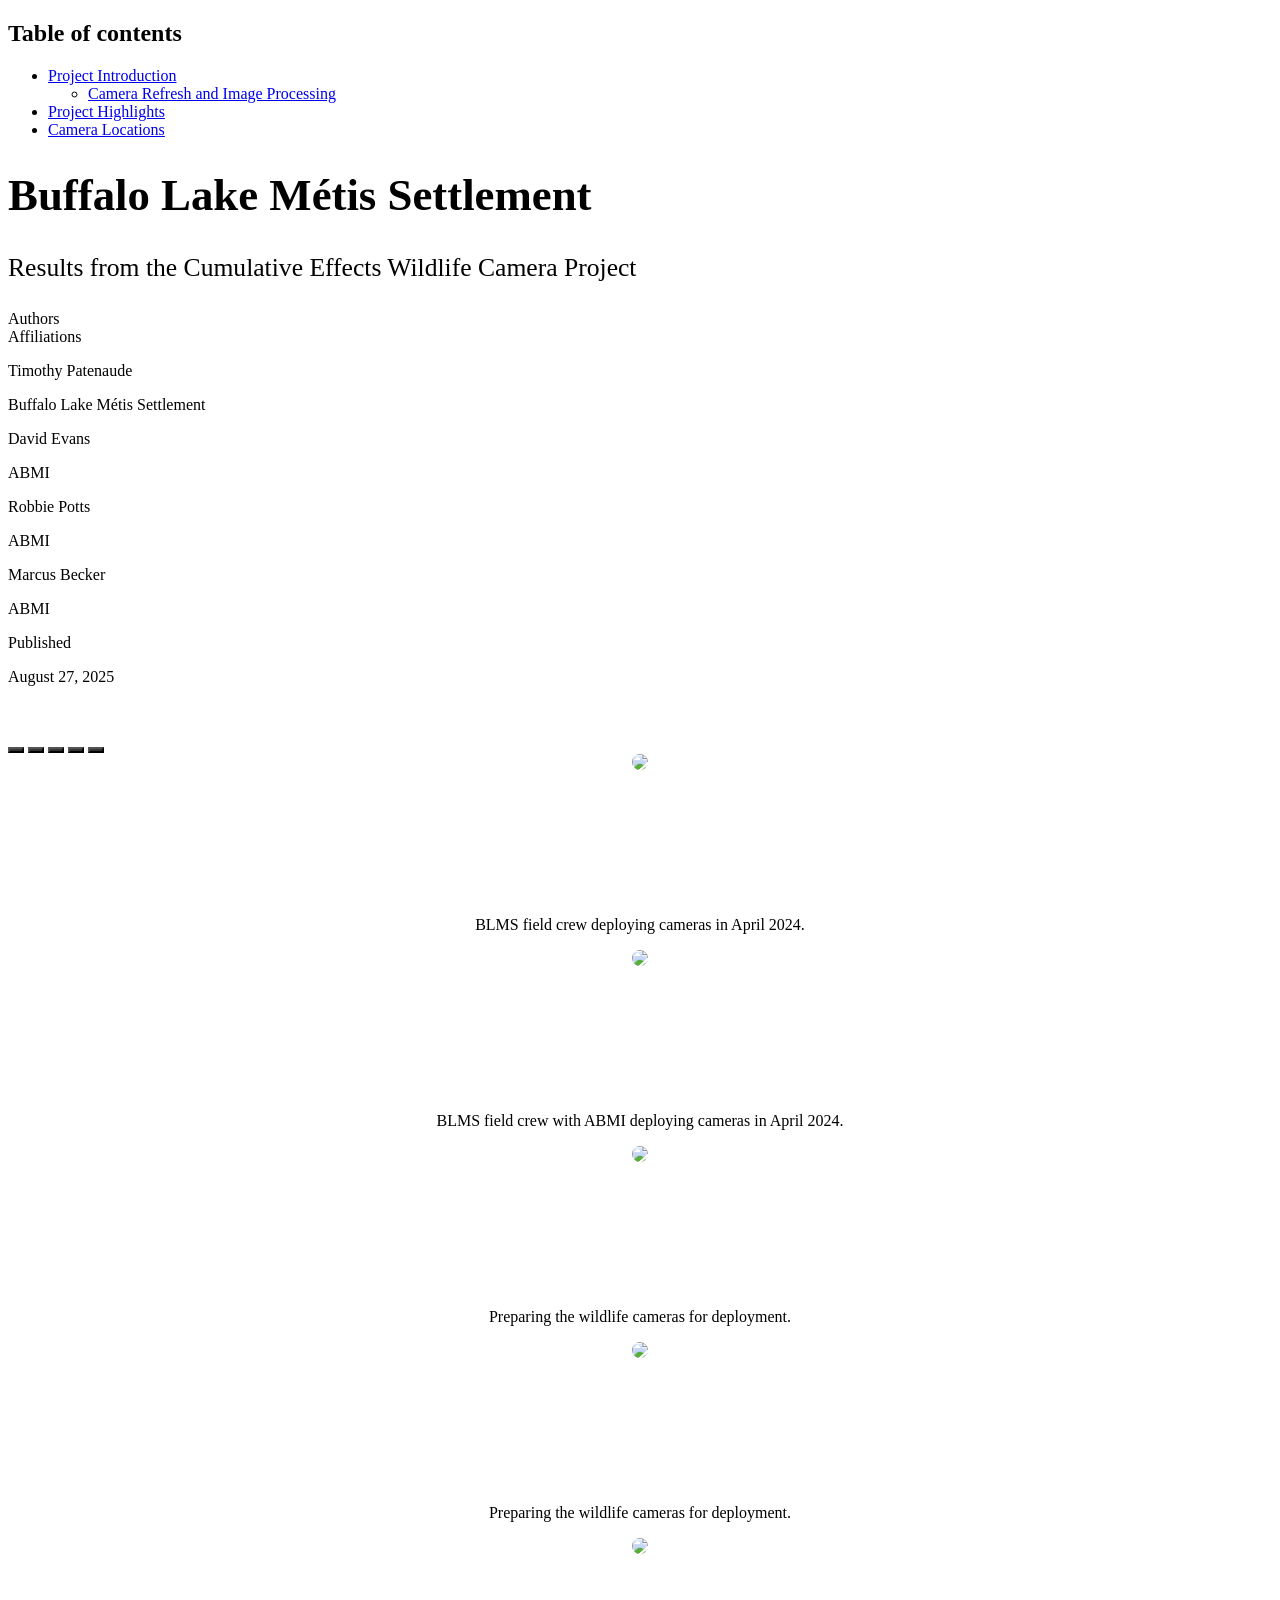
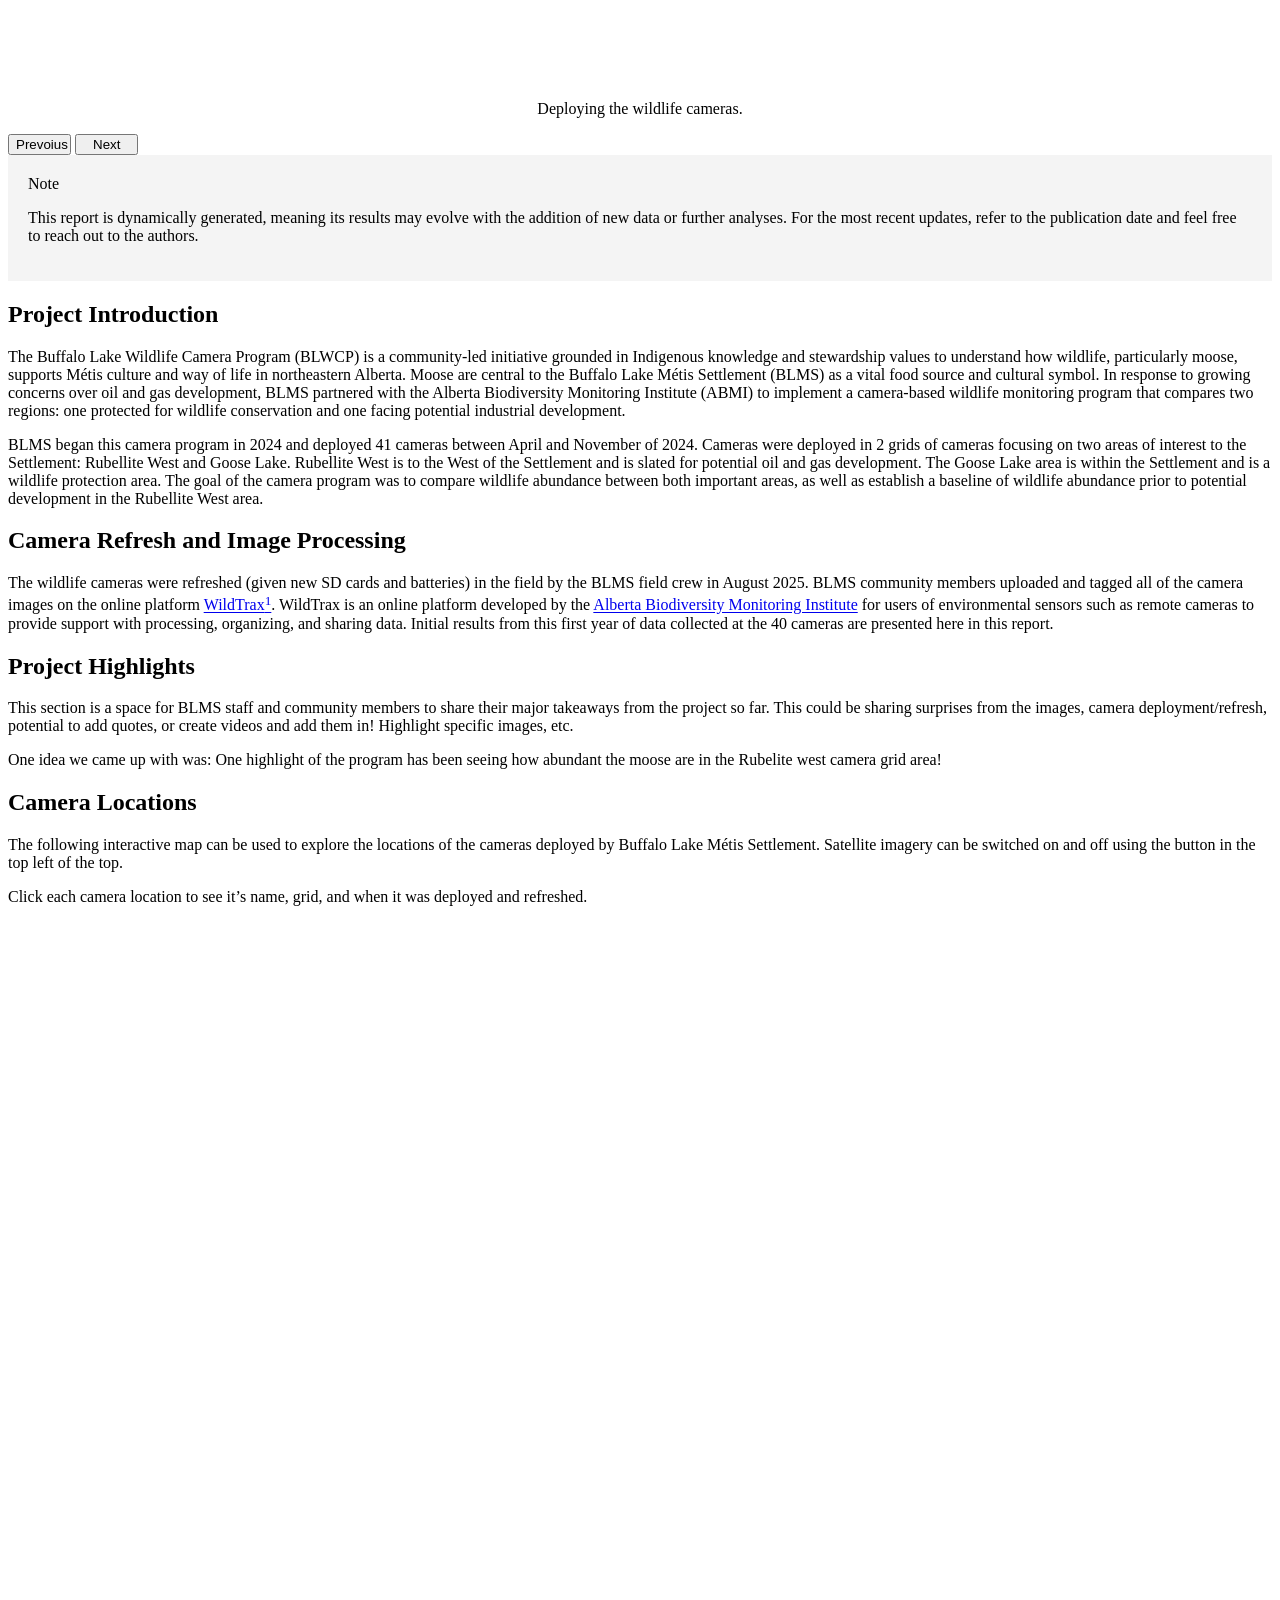
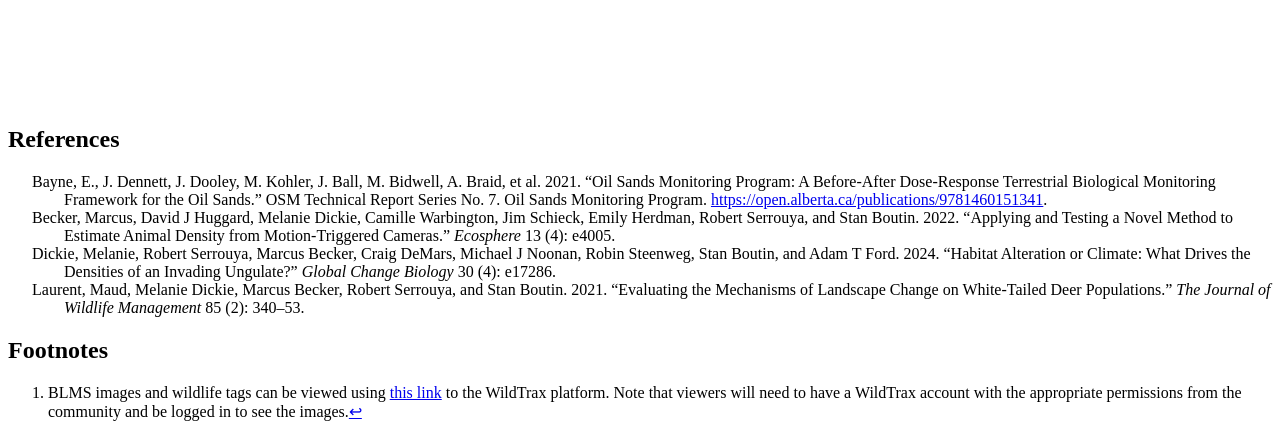
==== commit b41d5a6c: "work on blms" ====
--- a/BLMS.html
+++ b/BLMS.html
@@ -10,7 +10,7 @@
 <meta name="author" content="David Evans">
 <meta name="author" content="Robbie Potts">
 <meta name="author" content="Marcus Becker">
-<meta name="dcterms.date" content="2025-08-26">
+<meta name="dcterms.date" content="2025-08-27">
 
 <title>Buffalo Lake Métis Settlement</title>
 <style>
@@ -179,7 +179,7 @@
     <div>
     <div class="quarto-title-meta-heading">Published</div>
     <div class="quarto-title-meta-contents">
-      <p class="date">August 26, 2025</p>
+      <p class="date">August 27, 2025</p>
     </div>
   </div>
   
@@ -291,8 +291,8 @@
 <p>Click each camera location to see it’s name, grid, and when it was deployed and refreshed.</p>
 <p><br></p>
 <div style="display: flex; justify-content: center;">
-<div id="htmlwidget-925f5b2e19bf71c46e01" style="width:90%;height:750px;" class="leaflet html-widget"></div>
-<script type="application/json" data-for="htmlwidget-925f5b2e19bf71c46e01">{"x":{"options":{"crs":{"crsClass":"L.CRS.EPSG3857","code":null,"proj4def":null,"projectedBounds":null,"options":{}},"fullscreenControl":{"position":"topleft","pseudoFullscreen":false}},"calls":[{"method":"addTiles","args":["https://{s}.tile.openstreetmap.org/{z}/{x}/{y}.png",null,null,{"minZoom":0,"maxZoom":18,"tileSize":256,"subdomains":"abc","errorTileUrl":"","tms":false,"noWrap":false,"zoomOffset":0,"zoomReverse":false,"opacity":1,"zIndex":1,"detectRetina":false,"attribution":"&copy; <a href=\"https://openstreetmap.org/copyright/\">OpenStreetMap<\/a>,  <a href=\"https://opendatacommons.org/licenses/odbl/\">ODbL<\/a>"}]},{"method":"addProviderTiles","args":["Esri.WorldImagery",null,"Satellite Imagery",{"errorTileUrl":"","noWrap":false,"detectRetina":false}]},{"method":"addEasyButton","args":[{"icon":"ion-arrow-shrink","title":"Reset View","onClick":"function(btn, map){ map.setView(map._initialCenter, map._initialZoom); }","position":"topleft"}]},{"method":"addScaleBar","args":[{"maxWidth":100,"metric":true,"imperial":false,"updateWhenIdle":true,"position":"bottomright"}]},{"method":"addMiniMap","args":[null,null,"bottomright",150,150,19,19,-5,false,false,false,false,false,false,{"color":"#ff7800","weight":1,"clickable":false},{"color":"#000000","weight":1,"clickable":false,"opacity":0,"fillOpacity":0},{"hideText":"Hide MiniMap","showText":"Show MiniMap"},[]]},{"method":"addAwesomeMarkers","args":[[54.422485,54.419355,54.415736,54.423959,54.417977,54.415398,54.432557,54.437525,54.430171,54.416629,54.418455,54.438114,54.423363,54.422238,54.418638,54.423808,54.42271,54.51758,54.496881,54.50367,54.510816,54.503531,54.511406,54.504007,54.517869,54.525423,54.525286,54.498397,54.438373,54.510679,54.50258,54.49814,54.496149,54.511367,54.518212,54.518881,54.525258,54.443115,54.430577,54.417485],[-112.368798,-112.343993,-112.29336,-112.319038,-112.315771,-112.281551,-112.343247,-112.340376,-112.355401,-112.355847,-112.367337,-112.368938,-112.306726,-112.333533,-112.330081,-112.355685,-112.341981,-112.595086,-112.581597,-112.622283,-112.606094,-112.6069,-112.594048,-112.58327,-112.582751,-112.583424,-112.593489,-112.620799,-112.35609,-112.586323,-112.594289,-112.606106,-112.593647,-112.620267,-112.609612,-112.619665,-112.611277,-112.361791,-112.36876,-112.304882],{"icon":"camera","markerColor":"white","iconColor":"black","spin":false,"squareMarker":false,"iconRotate":0,"font":"monospace","prefix":"ion"},null,"Camera Locations",{"interactive":true,"draggable":false,"keyboard":true,"title":"","alt":"","zIndexOffset":0,"opacity":1,"riseOnHover":false,"riseOffset":250},["<b> Location:  <\/b> GLR14-SD18 <br><br> <b> Grid: <\/b> Goose Lake <br><br> <b> Deployed: <\/b> 2024-04-11 <br><br> <b> Refreshed: <\/b> 2024-11-05 <br><br>","<b> Location:  <\/b> GLR20-SD42 <br><br> <b> Grid: <\/b> Goose Lake <br><br> <b> Deployed: <\/b> 2024-04-12 <br><br> <b> Refreshed: <\/b> 2024-11-05 <br><br>","<b> Location:  <\/b> GLR3-SD37 <br><br> <b> Grid: <\/b> Goose Lake <br><br> <b> Deployed: <\/b> 2024-04-11 <br><br> <b> Refreshed: <\/b> 2024-11-05 <br><br>","<b> Location:  <\/b> GLR8-SD10 <br><br> <b> Grid: <\/b> Goose Lake <br><br> <b> Deployed: <\/b> 2024-04-11 <br><br> <b> Refreshed: <\/b> 2024-11-05 <br><br>","<b> Location:  <\/b> GLR7-SD21 <br><br> <b> Grid: <\/b> Goose Lake <br><br> <b> Deployed: <\/b> 2024-04-11 <br><br> <b> Refreshed: <\/b> 2024-11-05 <br><br>","<b> Location:  <\/b> GLR2B-SD12 <br><br> <b> Grid: <\/b> Goose Lake <br><br> <b> Deployed: <\/b> 2024-04-11 <br><br> <b> Refreshed: <\/b> 2024-11-05 <br><br>","<b> Location:  <\/b> GLR2A-SD29 <br><br> <b> Grid: <\/b> Goose Lake <br><br> <b> Deployed: <\/b> 2024-04-12 <br><br> <b> Refreshed: <\/b> 2024-11-05 <br><br>","<b> Location:  <\/b> GLR1-SD6 <br><br> <b> Grid: <\/b> Goose Lake <br><br> <b> Deployed: <\/b> 2024-04-12 <br><br> <b> Refreshed: <\/b> 2024-11-05 <br><br>","<b> Location:  <\/b> GLR18-SD7 <br><br> <b> Grid: <\/b> Goose Lake <br><br> <b> Deployed: <\/b> 2024-04-12 <br><br> <b> Refreshed: <\/b> 2024-11-05 <br><br>","<b> Location:  <\/b> GLR12-SD14 <br><br> <b> Grid: <\/b> Goose Lake <br><br> <b> Deployed: <\/b> 2024-04-11 <br><br> <b> Refreshed: <\/b> 2024-06-07 <br><br>","<b> Location:  <\/b> GLR13-SD4 <br><br> <b> Grid: <\/b> Goose Lake <br><br> <b> Deployed: <\/b> 2024-04-11 <br><br> <b> Refreshed: <\/b> 2024-11-04 <br><br>","<b> Location:  <\/b> GLR16-SD1 <br><br> <b> Grid: <\/b> Goose Lake <br><br> <b> Deployed: <\/b> 2024-04-12 <br><br> <b> Refreshed: <\/b> 2024-11-04 <br><br>","<b> Location:  <\/b> GLR5-SD5 <br><br> <b> Grid: <\/b> Goose Lake <br><br> <b> Deployed: <\/b> 2024-04-11 <br><br> <b> Refreshed: <\/b> 2024-11-04 <br><br>","<b> Location:  <\/b> GLR9-SD8 <br><br> <b> Grid: <\/b> Goose Lake <br><br> <b> Deployed: <\/b> 2024-04-12 <br><br> <b> Refreshed: <\/b> 2024-11-04 <br><br>","<b> Location:  <\/b> GLR10-SD15 <br><br> <b> Grid: <\/b> Goose Lake <br><br> <b> Deployed: <\/b> 2024-04-12 <br><br> <b> Refreshed: <\/b> 2024-11-04 <br><br>","<b> Location:  <\/b> GLR11-SD3 <br><br> <b> Grid: <\/b> Goose Lake <br><br> <b> Deployed: <\/b> 2024-04-11 <br><br> <b> Refreshed: <\/b> 2024-11-04 <br><br>","<b> Location:  <\/b> GLR19-SD30 <br><br> <b> Grid: <\/b> Goose Lake <br><br> <b> Deployed: <\/b> 2024-04-12 <br><br> <b> Refreshed: <\/b> 2024-11-04 <br><br>","<b> Location:  <\/b> RW1-SD26 <br><br> <b> Grid: <\/b> Rubellite West <br><br> <b> Deployed: <\/b> 2024-04-09 <br><br> <b> Refreshed: <\/b> 2024-11-06 <br><br>","<b> Location:  <\/b> RW14-SD35 <br><br> <b> Grid: <\/b> Rubellite West <br><br> <b> Deployed: <\/b> 2024-04-10 <br><br> <b> Refreshed: <\/b> 2024-11-06 <br><br>","<b> Location:  <\/b> RW15-SD16 <br><br> <b> Grid: <\/b> Rubellite West <br><br> <b> Deployed: <\/b> 2024-04-10 <br><br> <b> Refreshed: <\/b> 2024-11-07 <br><br>","<b> Location:  <\/b> RW17-SD41 <br><br> <b> Grid: <\/b> Rubellite West <br><br> <b> Deployed: <\/b> 2024-04-10 <br><br> <b> Refreshed: <\/b> 2024-11-07 <br><br>","<b> Location:  <\/b> RW9-SD23 <br><br> <b> Grid: <\/b> Rubellite West <br><br> <b> Deployed: <\/b> 2024-04-09 <br><br> <b> Refreshed: <\/b> 2024-11-07 <br><br>","<b> Location:  <\/b> RW6-SD38 <br><br> <b> Grid: <\/b> Rubellite West <br><br> <b> Deployed: <\/b> 2024-04-09 <br><br> <b> Refreshed: <\/b> 2024-11-06 <br><br>","<b> Location:  <\/b> RW7-SD27 <br><br> <b> Grid: <\/b> Rubellite West <br><br> <b> Deployed: <\/b> 2024-04-09 <br><br> <b> Refreshed: <\/b> 2024-11-07 <br><br>","<b> Location:  <\/b> RW4-SD9 <br><br> <b> Grid: <\/b> Rubellite West <br><br> <b> Deployed: <\/b> 2024-04-09 <br><br> <b> Refreshed: <\/b> 2024-11-06 <br><br>","<b> Location:  <\/b> RW3-SD32 <br><br> <b> Grid: <\/b> Rubellite West <br><br> <b> Deployed: <\/b> 2024-04-09 <br><br> <b> Refreshed: <\/b> 2024-11-06 <br><br>","<b> Location:  <\/b> RW2-SD19 <br><br> <b> Grid: <\/b> Rubellite West <br><br> <b> Deployed: <\/b> 2024-04-09 <br><br> <b> Refreshed: <\/b> 2024-11-06 <br><br>","<b> Location:  <\/b> RW11-SD24 <br><br> <b> Grid: <\/b> Rubellite West <br><br> <b> Deployed: <\/b> 2024-04-10 <br><br> <b> Refreshed: <\/b> 2024-11-07 <br><br>","<b> Location:  <\/b> GLR17-SD44 <br><br> <b> Grid: <\/b> Goose Lake <br><br> <b> Deployed: <\/b> 2024-04-12 <br><br> <b> Refreshed: <\/b> 2024-11-04 <br><br>","<b> Location:  <\/b> RW5-SD28 <br><br> <b> Grid: <\/b> Rubellite West <br><br> <b> Deployed: <\/b> 2024-04-09 <br><br> <b> Refreshed: <\/b> 2024-11-06 <br><br>","<b> Location:  <\/b> RW8-SD39 <br><br> <b> Grid: <\/b> Rubellite West <br><br> <b> Deployed: <\/b> 2024-04-09 <br><br> <b> Refreshed: <\/b> 2024-11-06 <br><br>","<b> Location:  <\/b> RW12-SD31 <br><br> <b> Grid: <\/b> Rubellite West <br><br> <b> Deployed: <\/b> 2024-04-10 <br><br> <b> Refreshed: <\/b> 2024-11-07 <br><br>","<b> Location:  <\/b> RW13-SD25 <br><br> <b> Grid: <\/b> Rubellite West <br><br> <b> Deployed: <\/b> 2024-04-10 <br><br> <b> Refreshed: <\/b> 2024-11-06 <br><br>","<b> Location:  <\/b> RW16-SD22 <br><br> <b> Grid: <\/b> Rubellite West <br><br> <b> Deployed: <\/b> 2024-04-10 <br><br> <b> Refreshed: <\/b> 2024-11-07 <br><br>","<b> Location:  <\/b> RW18-SD43 <br><br> <b> Grid: <\/b> Rubellite West <br><br> <b> Deployed: <\/b> 2024-04-10 <br><br> <b> Refreshed: <\/b> 2024-11-07 <br><br>","<b> Location:  <\/b> RW19-SD17 <br><br> <b> Grid: <\/b> Rubellite West <br><br> <b> Deployed: <\/b> 2024-04-10 <br><br> <b> Refreshed: <\/b> 2025-03-05 <br><br>","<b> Location:  <\/b> RW20-SD20 <br><br> <b> Grid: <\/b> Rubellite West <br><br> <b> Deployed: <\/b> 2024-04-10 <br><br> <b> Refreshed: <\/b> 2025-03-05 <br><br>","<b> Location:  <\/b> GLR21-SD13 <br><br> <b> Grid: <\/b> Goose Lake <br><br> <b> Deployed: <\/b> 2024-04-12 <br><br> <b> Refreshed: <\/b> 2024-11-04 <br><br>","<b> Location:  <\/b> GLR15-SD34 <br><br> <b> Grid: <\/b> Goose Lake <br><br> <b> Deployed: <\/b> 2024-04-12 <br><br> <b> Refreshed: <\/b> 2024-11-05 <br><br>","<b> Location:  <\/b> GLR6-SD36 <br><br> <b> Grid: <\/b> Goose Lake <br><br> <b> Deployed: <\/b> 2024-04-11 <br><br> <b> Refreshed: <\/b> 2024-10-12 <br><br>"],null,null,null,null,{"interactive":false,"permanent":false,"direction":"auto","opacity":1,"offset":[0,0],"textsize":"10px","textOnly":false,"className":"","sticky":true},null]},{"method":"addLayersControl","args":[[],["Satellite Imagery","Camera Locations"],{"collapsed":false,"autoZIndex":true,"position":"topright"}]}],"fitBounds":[54.36539800000001,-112.672283,54.575423,-112.231551,[]],"limits":{"lat":[54.415398,54.525423],"lng":[-112.622283,-112.281551]}},"evals":["calls.2.args.0.onClick"],"jsHooks":{"render":[{"code":"function(el, x, data) {\n  return (\nfunction(el, x){\n  var map = this;\n  map.whenReady(function(){\n    map._initialCenter = map.getCenter();\n    map._initialZoom = map.getZoom();\n  });\n}).call(this.getMap(), el, x, data);\n}","data":null}]}}</script>
+<div id="htmlwidget-b5f4ec2b3c7624eedab0" style="width:90%;height:750px;" class="leaflet html-widget"></div>
+<script type="application/json" data-for="htmlwidget-b5f4ec2b3c7624eedab0">{"x":{"options":{"crs":{"crsClass":"L.CRS.EPSG3857","code":null,"proj4def":null,"projectedBounds":null,"options":{}},"fullscreenControl":{"position":"topleft","pseudoFullscreen":false}},"calls":[{"method":"addTiles","args":["https://{s}.tile.openstreetmap.org/{z}/{x}/{y}.png",null,null,{"minZoom":0,"maxZoom":18,"tileSize":256,"subdomains":"abc","errorTileUrl":"","tms":false,"noWrap":false,"zoomOffset":0,"zoomReverse":false,"opacity":1,"zIndex":1,"detectRetina":false,"attribution":"&copy; <a href=\"https://openstreetmap.org/copyright/\">OpenStreetMap<\/a>,  <a href=\"https://opendatacommons.org/licenses/odbl/\">ODbL<\/a>"}]},{"method":"addProviderTiles","args":["Esri.WorldImagery",null,"Satellite Imagery",{"errorTileUrl":"","noWrap":false,"detectRetina":false}]},{"method":"addEasyButton","args":[{"icon":"ion-arrow-shrink","title":"Reset View","onClick":"function(btn, map){ map.setView(map._initialCenter, map._initialZoom); }","position":"topleft"}]},{"method":"addScaleBar","args":[{"maxWidth":100,"metric":true,"imperial":false,"updateWhenIdle":true,"position":"bottomright"}]},{"method":"addMiniMap","args":[null,null,"bottomright",150,150,19,19,-5,false,false,false,false,false,false,{"color":"#ff7800","weight":1,"clickable":false},{"color":"#000000","weight":1,"clickable":false,"opacity":0,"fillOpacity":0},{"hideText":"Hide MiniMap","showText":"Show MiniMap"},[]]},{"method":"addAwesomeMarkers","args":[[54.422485,54.419355,54.415736,54.423959,54.417977,54.415398,54.432557,54.437525,54.430171,54.416629,54.418455,54.438114,54.423363,54.422238,54.418638,54.423808,54.42271,54.51758,54.496881,54.50367,54.510816,54.503531,54.511406,54.504007,54.517869,54.525423,54.525286,54.498397,54.438373,54.510679,54.50258,54.49814,54.496149,54.511367,54.518212,54.518881,54.525258,54.443115,54.430577,54.417485],[-112.368798,-112.343993,-112.29336,-112.319038,-112.315771,-112.281551,-112.343247,-112.340376,-112.355401,-112.355847,-112.367337,-112.368938,-112.306726,-112.333533,-112.330081,-112.355685,-112.341981,-112.595086,-112.581597,-112.622283,-112.606094,-112.6069,-112.594048,-112.58327,-112.582751,-112.583424,-112.593489,-112.620799,-112.35609,-112.586323,-112.594289,-112.606106,-112.593647,-112.620267,-112.609612,-112.619665,-112.611277,-112.361791,-112.36876,-112.304882],{"icon":"camera","markerColor":"white","iconColor":"black","spin":false,"squareMarker":false,"iconRotate":0,"font":"monospace","prefix":"ion"},null,"Camera Locations",{"interactive":true,"draggable":false,"keyboard":true,"title":"","alt":"","zIndexOffset":0,"opacity":1,"riseOnHover":false,"riseOffset":250},["<b> Location:  <\/b> GLR14-SD18 <br><br> <b> Grid: <\/b> Goose Lake <br><br> <b> Deployed: <\/b> 2024-04-11 <br><br> <b> Refreshed: <\/b> 2024-11-05 <br><br>","<b> Location:  <\/b> GLR20-SD42 <br><br> <b> Grid: <\/b> Goose Lake <br><br> <b> Deployed: <\/b> 2024-04-12 <br><br> <b> Refreshed: <\/b> 2024-11-05 <br><br>","<b> Location:  <\/b> GLR3-SD37 <br><br> <b> Grid: <\/b> Goose Lake <br><br> <b> Deployed: <\/b> 2024-04-11 <br><br> <b> Refreshed: <\/b> 2024-11-05 <br><br>","<b> Location:  <\/b> GLR8-SD10 <br><br> <b> Grid: <\/b> Goose Lake <br><br> <b> Deployed: <\/b> 2024-04-11 <br><br> <b> Refreshed: <\/b> 2024-11-05 <br><br>","<b> Location:  <\/b> GLR7-SD21 <br><br> <b> Grid: <\/b> Goose Lake <br><br> <b> Deployed: <\/b> 2024-04-11 <br><br> <b> Refreshed: <\/b> 2024-11-05 <br><br>","<b> Location:  <\/b> GLR2B-SD12 <br><br> <b> Grid: <\/b> Goose Lake <br><br> <b> Deployed: <\/b> 2024-04-11 <br><br> <b> Refreshed: <\/b> 2024-11-05 <br><br>","<b> Location:  <\/b> GLR2A-SD29 <br><br> <b> Grid: <\/b> Goose Lake <br><br> <b> Deployed: <\/b> 2024-04-12 <br><br> <b> Refreshed: <\/b> 2024-11-05 <br><br>","<b> Location:  <\/b> GLR1-SD6 <br><br> <b> Grid: <\/b> Goose Lake <br><br> <b> Deployed: <\/b> 2024-04-12 <br><br> <b> Refreshed: <\/b> 2024-11-05 <br><br>","<b> Location:  <\/b> GLR18-SD7 <br><br> <b> Grid: <\/b> Goose Lake <br><br> <b> Deployed: <\/b> 2024-04-12 <br><br> <b> Refreshed: <\/b> 2024-11-05 <br><br>","<b> Location:  <\/b> GLR12-SD14 <br><br> <b> Grid: <\/b> Goose Lake <br><br> <b> Deployed: <\/b> 2024-04-11 <br><br> <b> Refreshed: <\/b> 2024-06-07 <br><br>","<b> Location:  <\/b> GLR13-SD4 <br><br> <b> Grid: <\/b> Goose Lake <br><br> <b> Deployed: <\/b> 2024-04-11 <br><br> <b> Refreshed: <\/b> 2024-11-04 <br><br>","<b> Location:  <\/b> GLR16-SD1 <br><br> <b> Grid: <\/b> Goose Lake <br><br> <b> Deployed: <\/b> 2024-04-12 <br><br> <b> Refreshed: <\/b> 2024-11-04 <br><br>","<b> Location:  <\/b> GLR5-SD5 <br><br> <b> Grid: <\/b> Goose Lake <br><br> <b> Deployed: <\/b> 2024-04-11 <br><br> <b> Refreshed: <\/b> 2024-11-04 <br><br>","<b> Location:  <\/b> GLR9-SD8 <br><br> <b> Grid: <\/b> Goose Lake <br><br> <b> Deployed: <\/b> 2024-04-12 <br><br> <b> Refreshed: <\/b> 2024-11-04 <br><br>","<b> Location:  <\/b> GLR10-SD15 <br><br> <b> Grid: <\/b> Goose Lake <br><br> <b> Deployed: <\/b> 2024-04-12 <br><br> <b> Refreshed: <\/b> 2024-11-04 <br><br>","<b> Location:  <\/b> GLR11-SD3 <br><br> <b> Grid: <\/b> Goose Lake <br><br> <b> Deployed: <\/b> 2024-04-11 <br><br> <b> Refreshed: <\/b> 2024-11-04 <br><br>","<b> Location:  <\/b> GLR19-SD30 <br><br> <b> Grid: <\/b> Goose Lake <br><br> <b> Deployed: <\/b> 2024-04-12 <br><br> <b> Refreshed: <\/b> 2024-11-04 <br><br>","<b> Location:  <\/b> RW1-SD26 <br><br> <b> Grid: <\/b> Rubellite West <br><br> <b> Deployed: <\/b> 2024-04-09 <br><br> <b> Refreshed: <\/b> 2024-11-06 <br><br>","<b> Location:  <\/b> RW14-SD35 <br><br> <b> Grid: <\/b> Rubellite West <br><br> <b> Deployed: <\/b> 2024-04-10 <br><br> <b> Refreshed: <\/b> 2024-11-06 <br><br>","<b> Location:  <\/b> RW15-SD16 <br><br> <b> Grid: <\/b> Rubellite West <br><br> <b> Deployed: <\/b> 2024-04-10 <br><br> <b> Refreshed: <\/b> 2024-11-07 <br><br>","<b> Location:  <\/b> RW17-SD41 <br><br> <b> Grid: <\/b> Rubellite West <br><br> <b> Deployed: <\/b> 2024-04-10 <br><br> <b> Refreshed: <\/b> 2024-11-07 <br><br>","<b> Location:  <\/b> RW9-SD23 <br><br> <b> Grid: <\/b> Rubellite West <br><br> <b> Deployed: <\/b> 2024-04-09 <br><br> <b> Refreshed: <\/b> 2024-11-07 <br><br>","<b> Location:  <\/b> RW6-SD38 <br><br> <b> Grid: <\/b> Rubellite West <br><br> <b> Deployed: <\/b> 2024-04-09 <br><br> <b> Refreshed: <\/b> 2024-11-06 <br><br>","<b> Location:  <\/b> RW7-SD27 <br><br> <b> Grid: <\/b> Rubellite West <br><br> <b> Deployed: <\/b> 2024-04-09 <br><br> <b> Refreshed: <\/b> 2024-11-07 <br><br>","<b> Location:  <\/b> RW4-SD9 <br><br> <b> Grid: <\/b> Rubellite West <br><br> <b> Deployed: <\/b> 2024-04-09 <br><br> <b> Refreshed: <\/b> 2024-11-06 <br><br>","<b> Location:  <\/b> RW3-SD32 <br><br> <b> Grid: <\/b> Rubellite West <br><br> <b> Deployed: <\/b> 2024-04-09 <br><br> <b> Refreshed: <\/b> 2024-11-06 <br><br>","<b> Location:  <\/b> RW2-SD19 <br><br> <b> Grid: <\/b> Rubellite West <br><br> <b> Deployed: <\/b> 2024-04-09 <br><br> <b> Refreshed: <\/b> 2024-11-06 <br><br>","<b> Location:  <\/b> RW11-SD24 <br><br> <b> Grid: <\/b> Rubellite West <br><br> <b> Deployed: <\/b> 2024-04-10 <br><br> <b> Refreshed: <\/b> 2024-11-07 <br><br>","<b> Location:  <\/b> GLR17-SD44 <br><br> <b> Grid: <\/b> Goose Lake <br><br> <b> Deployed: <\/b> 2024-04-12 <br><br> <b> Refreshed: <\/b> 2024-11-04 <br><br>","<b> Location:  <\/b> RW5-SD28 <br><br> <b> Grid: <\/b> Rubellite West <br><br> <b> Deployed: <\/b> 2024-04-09 <br><br> <b> Refreshed: <\/b> 2024-11-06 <br><br>","<b> Location:  <\/b> RW8-SD39 <br><br> <b> Grid: <\/b> Rubellite West <br><br> <b> Deployed: <\/b> 2024-04-09 <br><br> <b> Refreshed: <\/b> 2024-11-06 <br><br>","<b> Location:  <\/b> RW12-SD31 <br><br> <b> Grid: <\/b> Rubellite West <br><br> <b> Deployed: <\/b> 2024-04-10 <br><br> <b> Refreshed: <\/b> 2024-11-07 <br><br>","<b> Location:  <\/b> RW13-SD25 <br><br> <b> Grid: <\/b> Rubellite West <br><br> <b> Deployed: <\/b> 2024-04-10 <br><br> <b> Refreshed: <\/b> 2024-11-06 <br><br>","<b> Location:  <\/b> RW16-SD22 <br><br> <b> Grid: <\/b> Rubellite West <br><br> <b> Deployed: <\/b> 2024-04-10 <br><br> <b> Refreshed: <\/b> 2024-11-07 <br><br>","<b> Location:  <\/b> RW18-SD43 <br><br> <b> Grid: <\/b> Rubellite West <br><br> <b> Deployed: <\/b> 2024-04-10 <br><br> <b> Refreshed: <\/b> 2024-11-07 <br><br>","<b> Location:  <\/b> RW19-SD17 <br><br> <b> Grid: <\/b> Rubellite West <br><br> <b> Deployed: <\/b> 2024-04-10 <br><br> <b> Refreshed: <\/b> 2025-03-05 <br><br>","<b> Location:  <\/b> RW20-SD20 <br><br> <b> Grid: <\/b> Rubellite West <br><br> <b> Deployed: <\/b> 2024-04-10 <br><br> <b> Refreshed: <\/b> 2025-03-05 <br><br>","<b> Location:  <\/b> GLR21-SD13 <br><br> <b> Grid: <\/b> Goose Lake <br><br> <b> Deployed: <\/b> 2024-04-12 <br><br> <b> Refreshed: <\/b> 2024-11-04 <br><br>","<b> Location:  <\/b> GLR15-SD34 <br><br> <b> Grid: <\/b> Goose Lake <br><br> <b> Deployed: <\/b> 2024-04-12 <br><br> <b> Refreshed: <\/b> 2024-11-05 <br><br>","<b> Location:  <\/b> GLR6-SD36 <br><br> <b> Grid: <\/b> Goose Lake <br><br> <b> Deployed: <\/b> 2024-04-11 <br><br> <b> Refreshed: <\/b> 2024-10-12 <br><br>"],null,null,null,null,{"interactive":false,"permanent":false,"direction":"auto","opacity":1,"offset":[0,0],"textsize":"10px","textOnly":false,"className":"","sticky":true},null]},{"method":"addLayersControl","args":[[],["Satellite Imagery","Camera Locations"],{"collapsed":false,"autoZIndex":true,"position":"topright"}]}],"fitBounds":[54.36539800000001,-112.672283,54.575423,-112.231551,[]],"limits":{"lat":[54.415398,54.525423],"lng":[-112.622283,-112.281551]}},"evals":["calls.2.args.0.onClick"],"jsHooks":{"render":[{"code":"function(el, x, data) {\n  return (\nfunction(el, x){\n  var map = this;\n  map.whenReady(function(){\n    map._initialCenter = map.getCenter();\n    map._initialZoom = map.getZoom();\n  });\n}).call(this.getMap(), el, x, data);\n}","data":null}]}}</script>
 </div>
 
 </section>
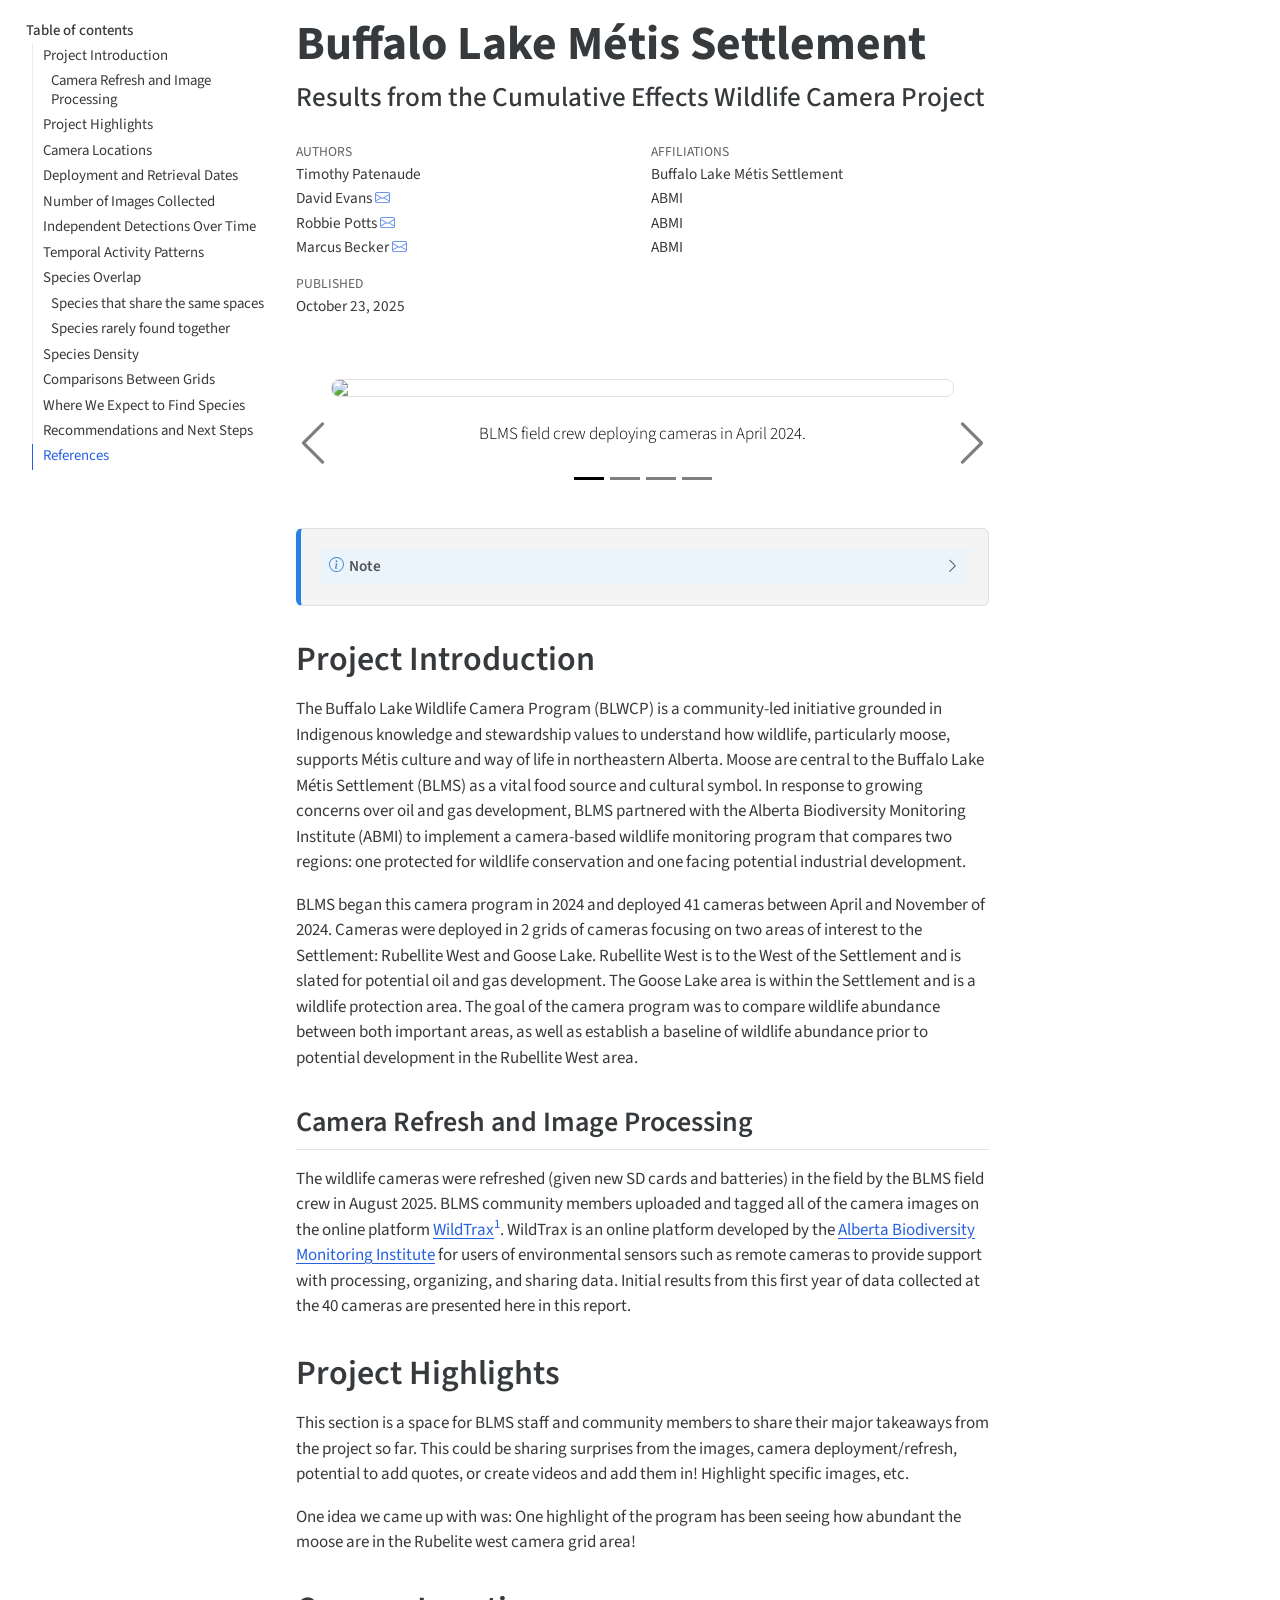
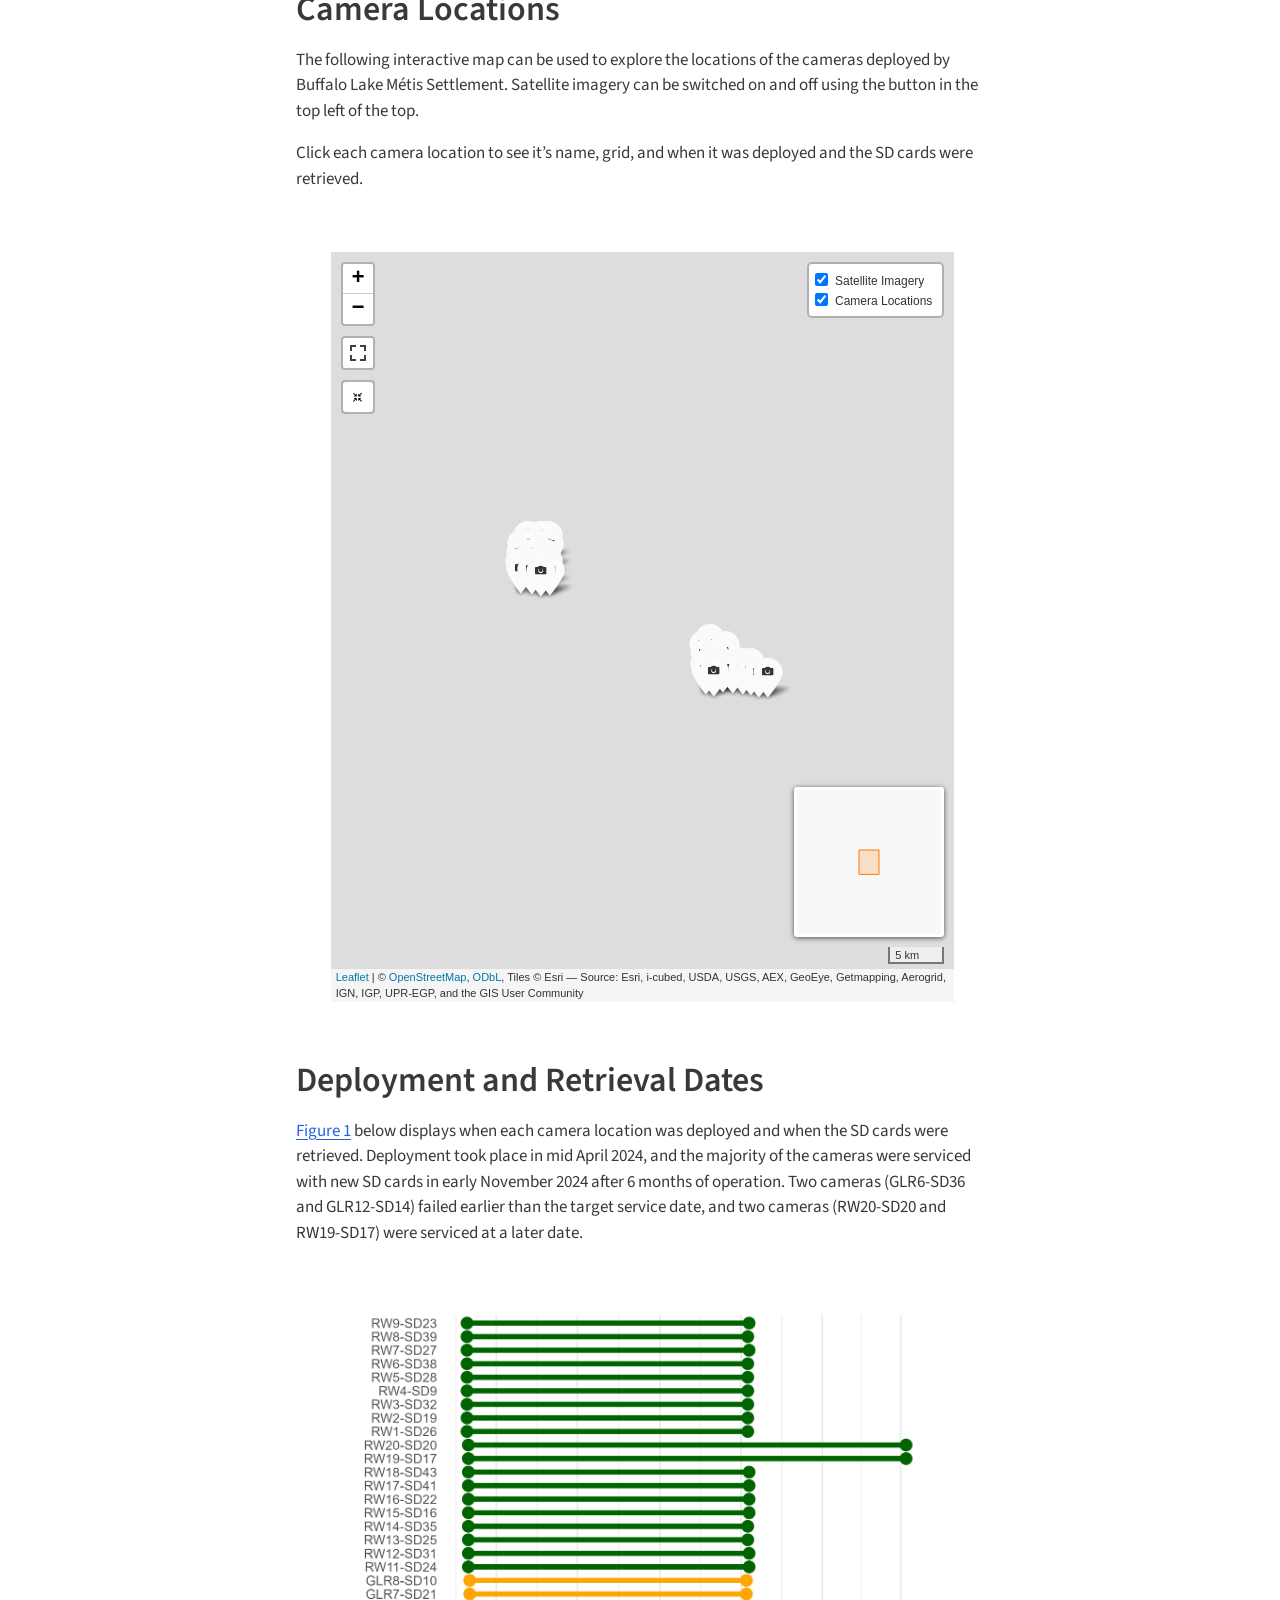
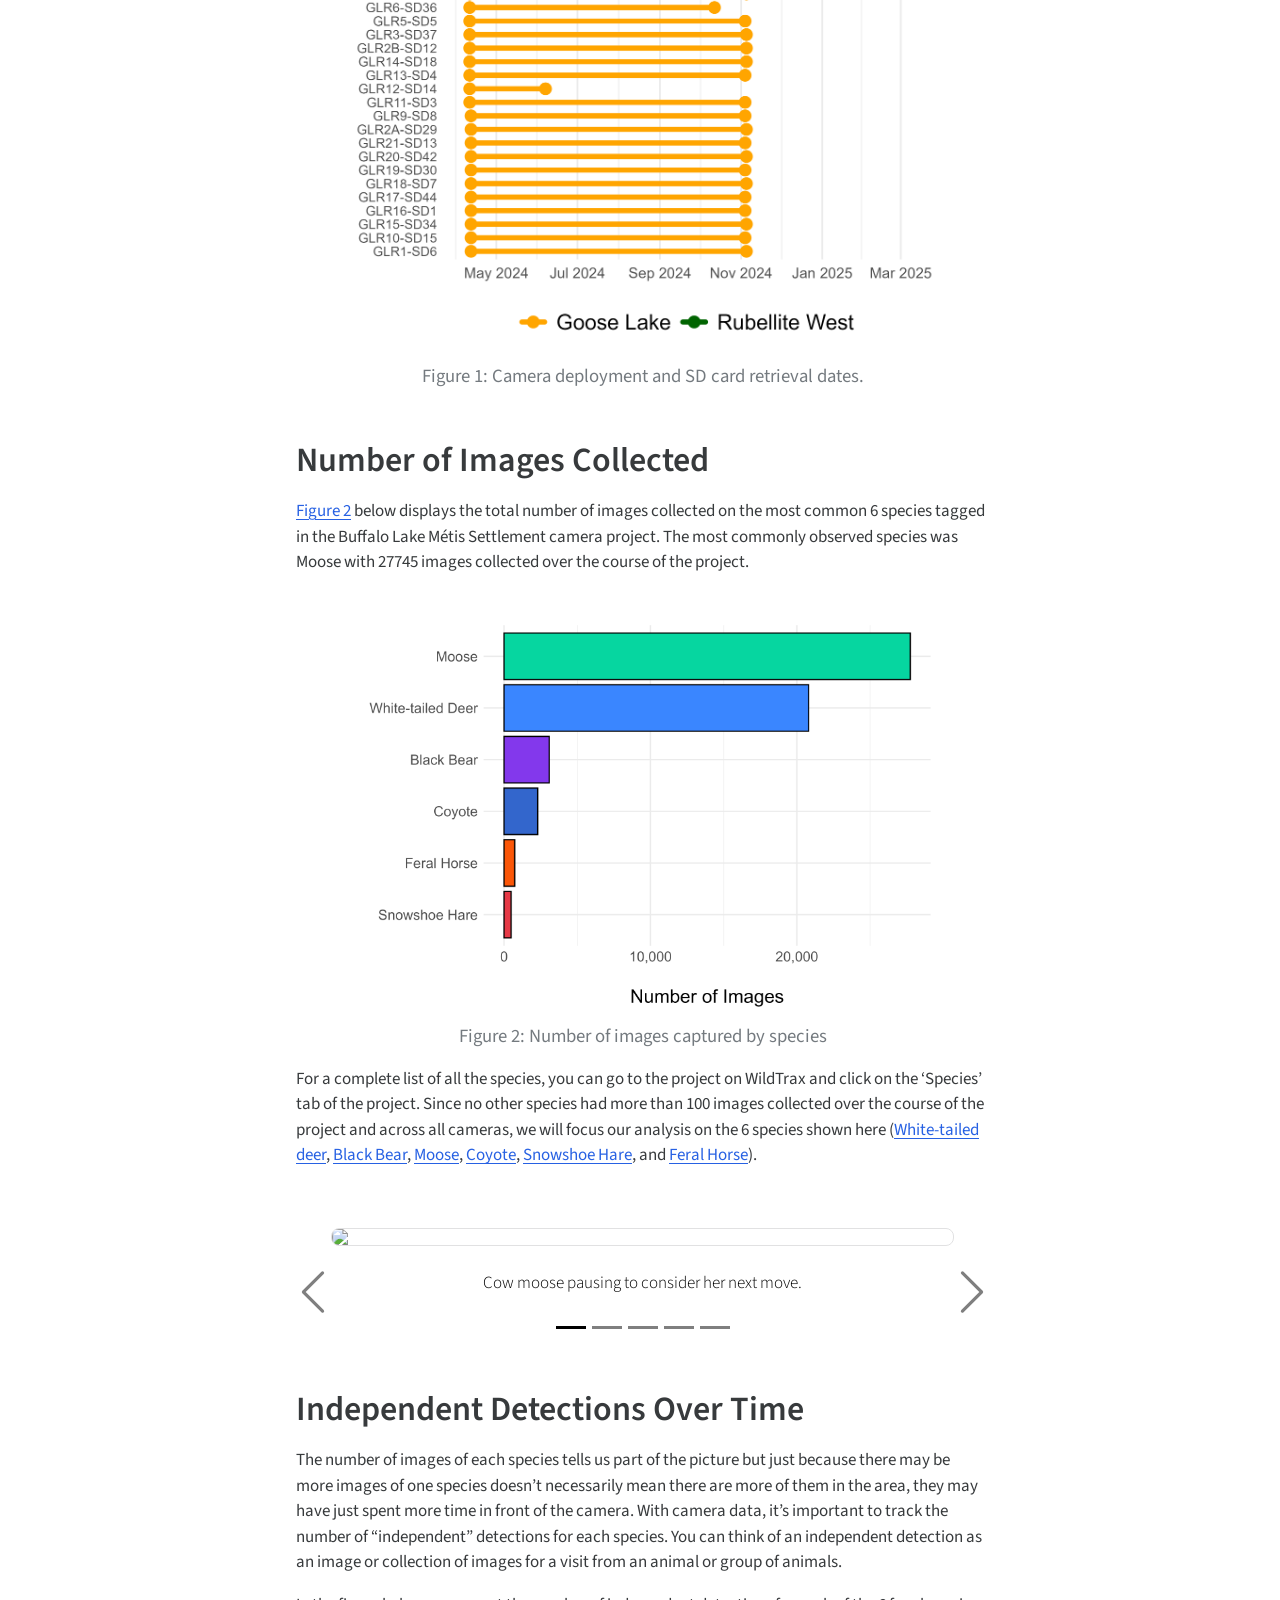
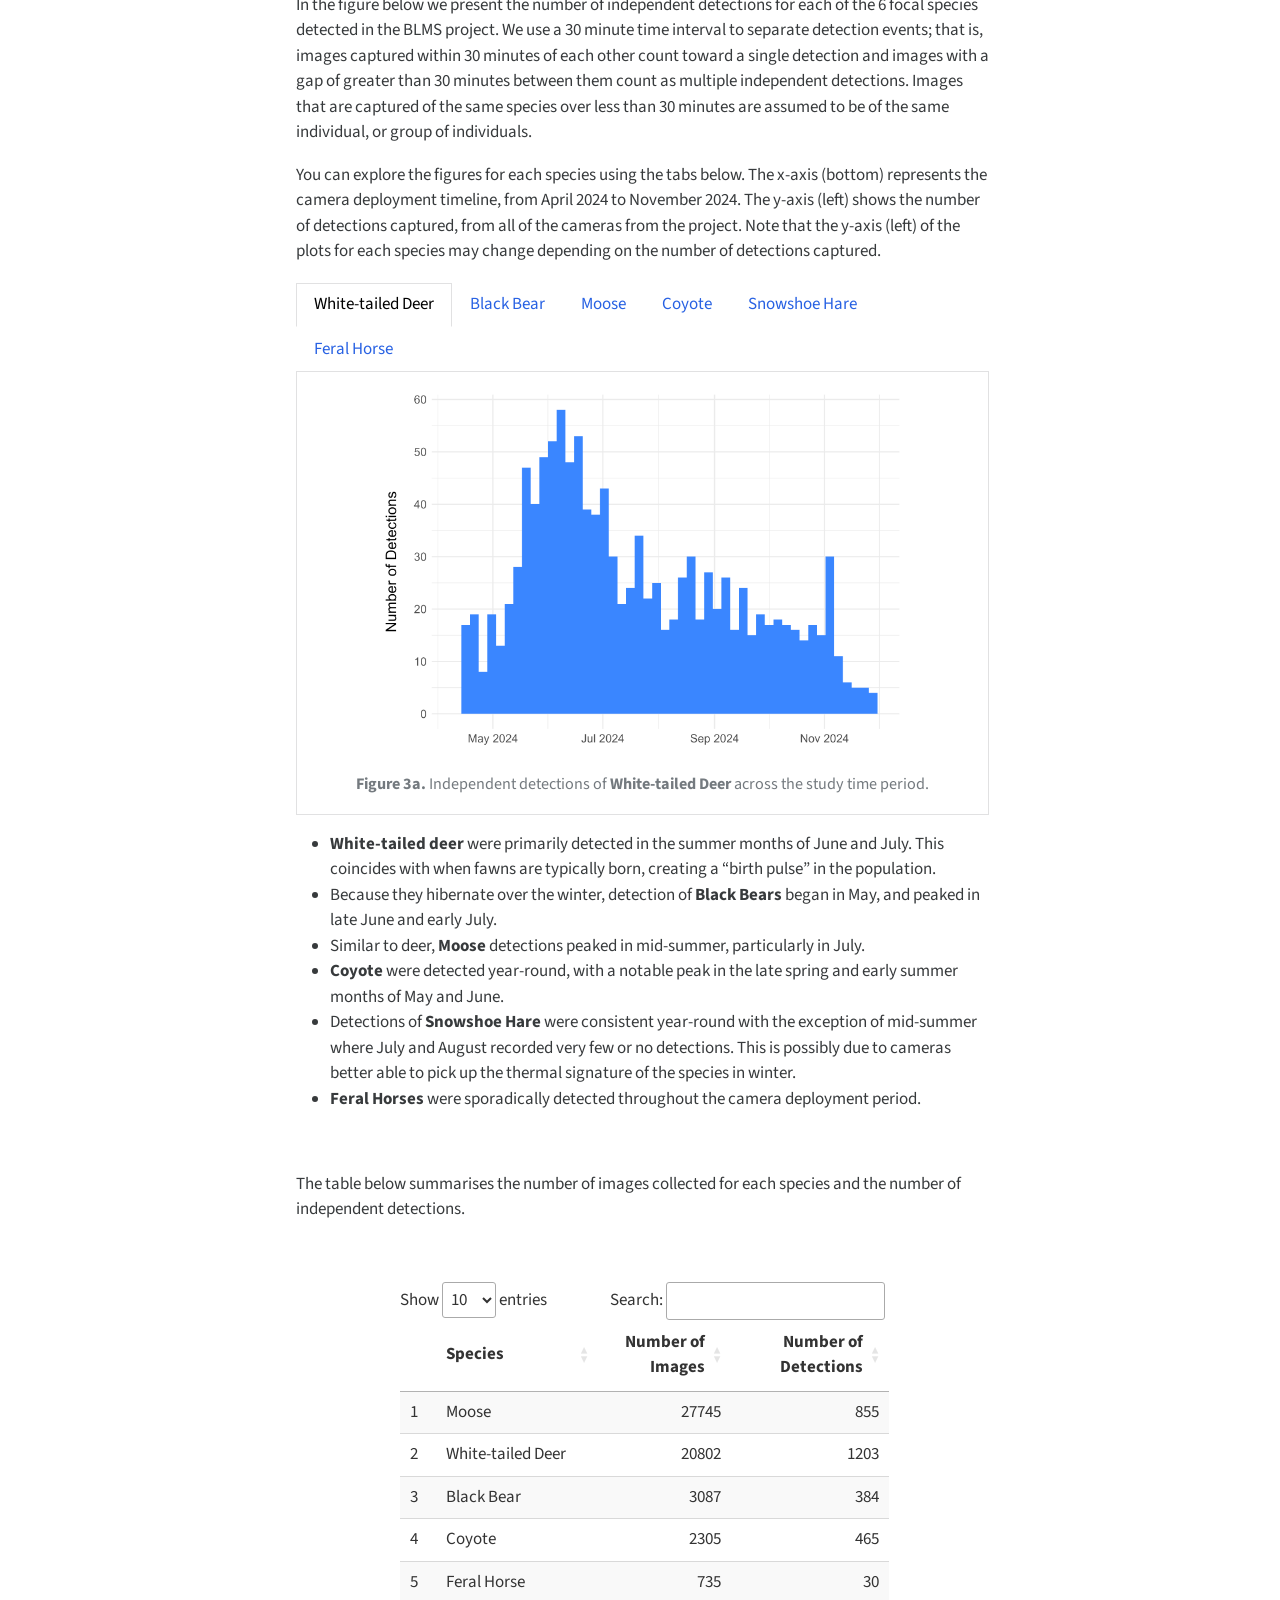
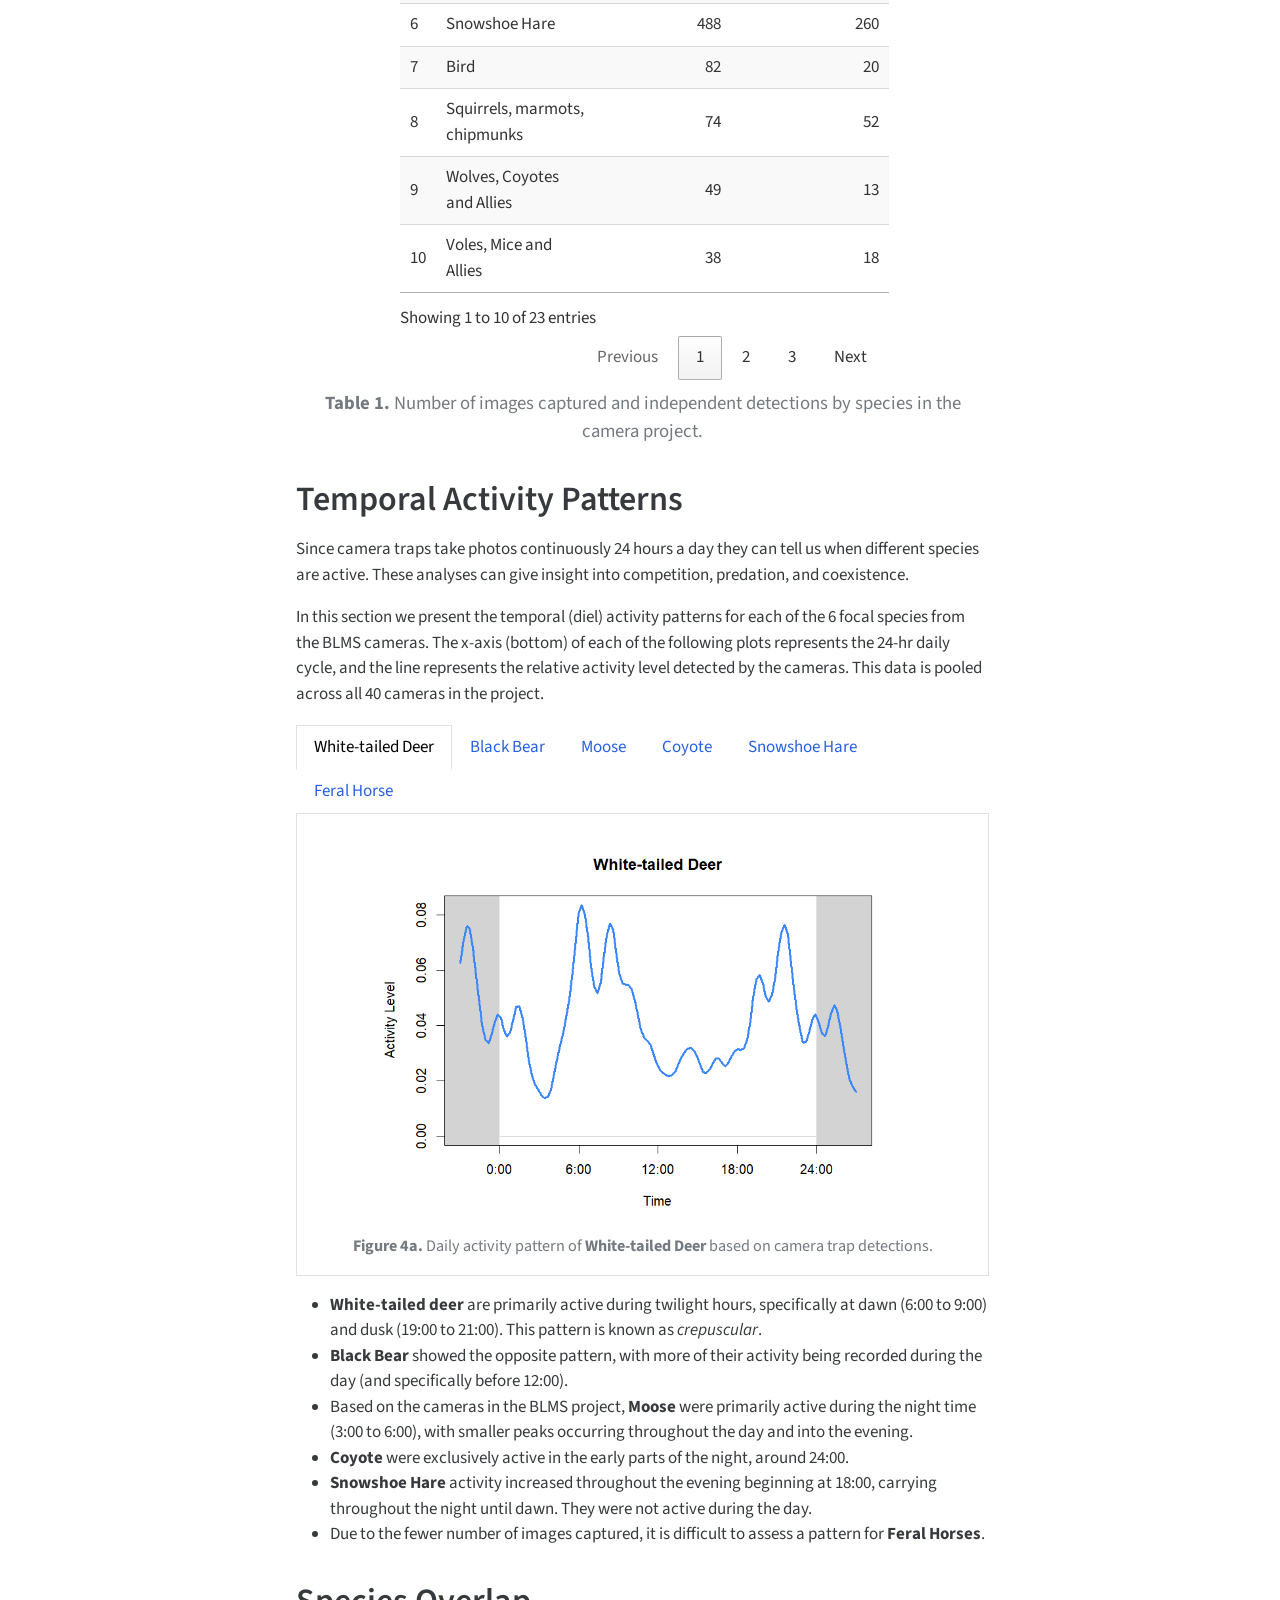
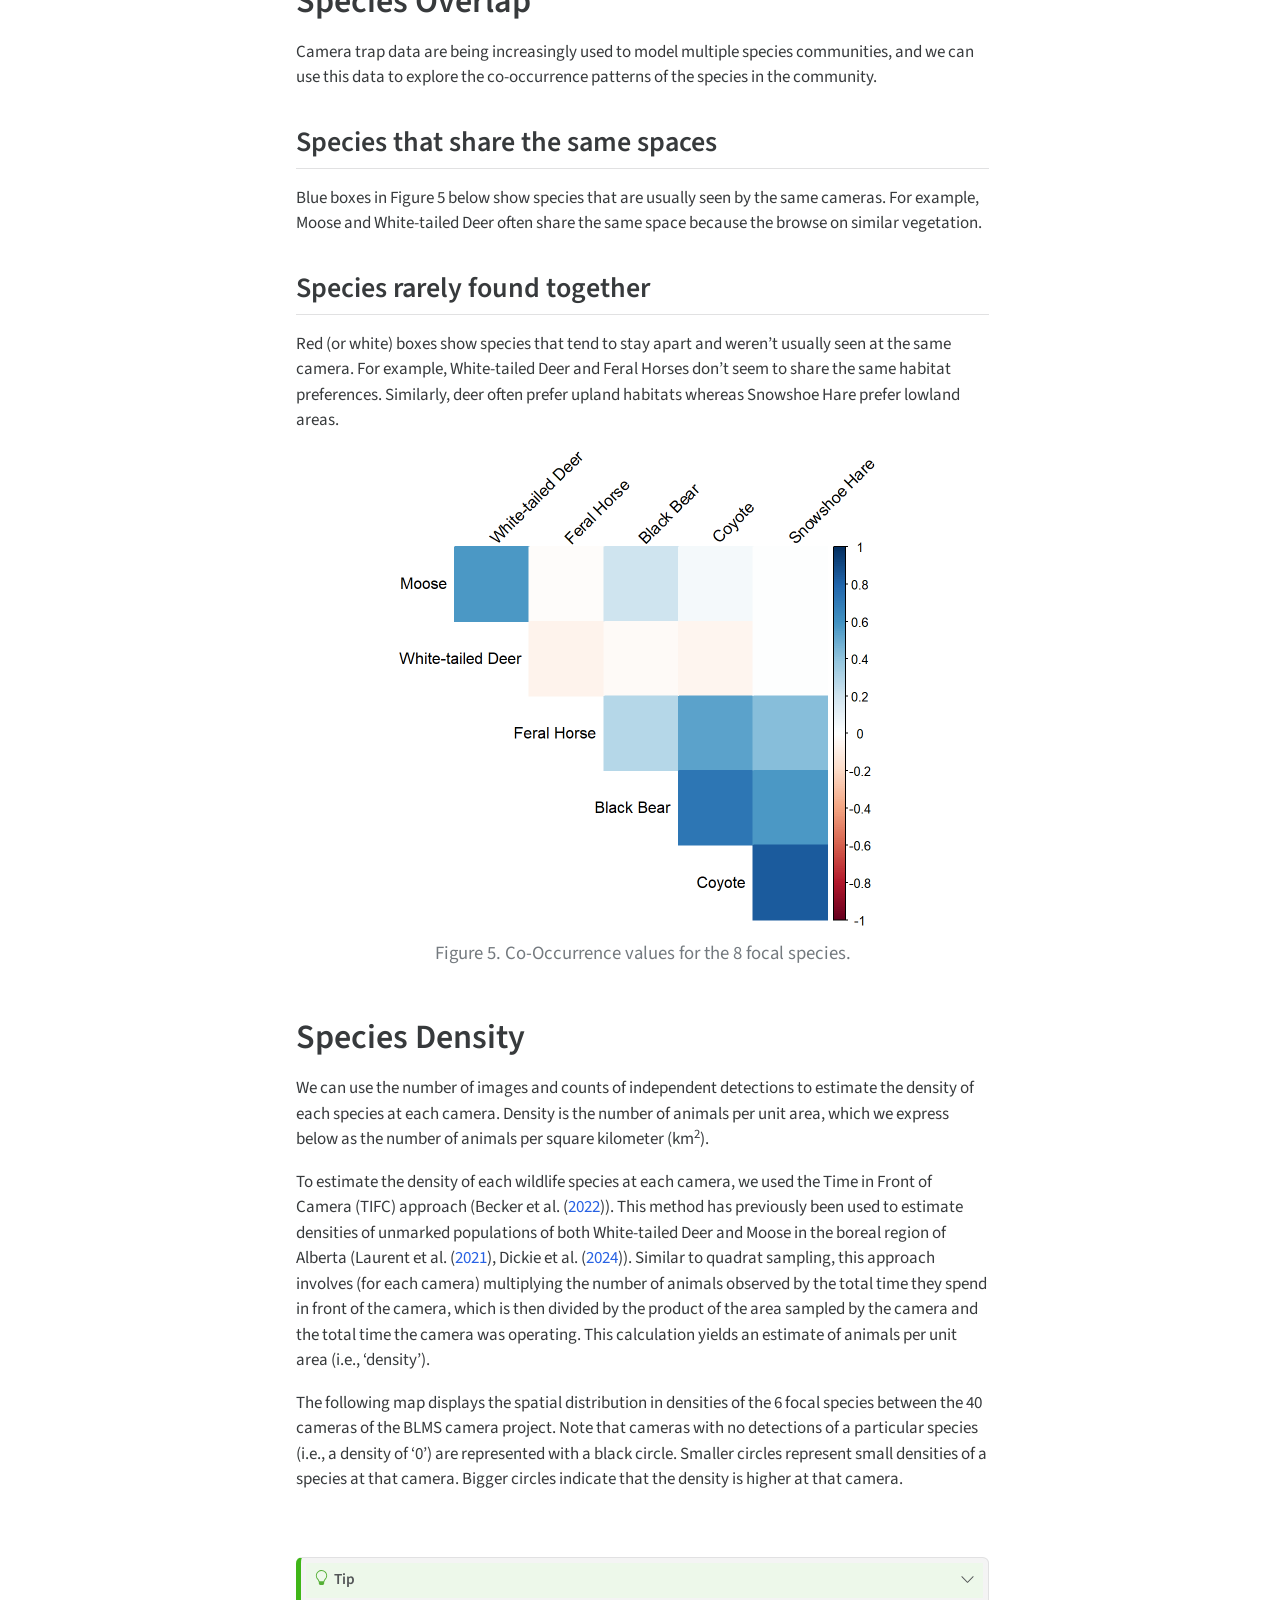
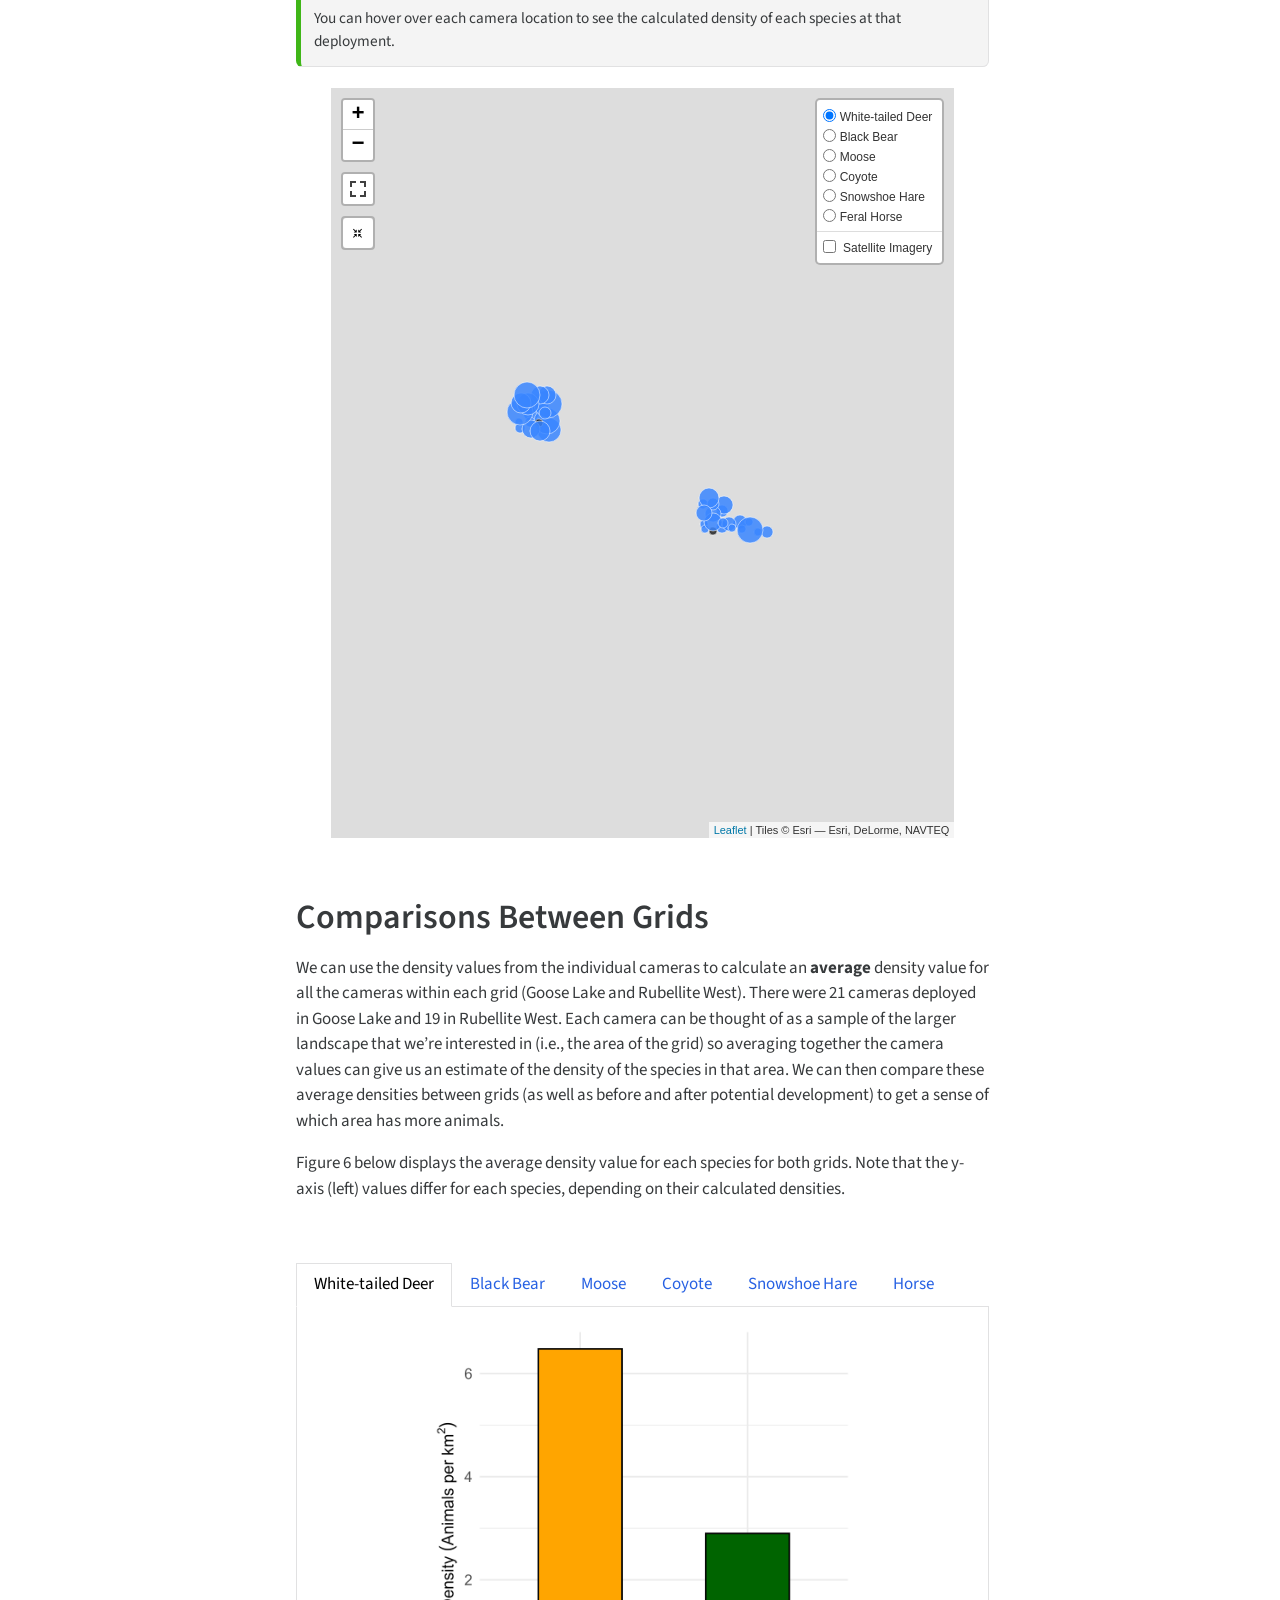
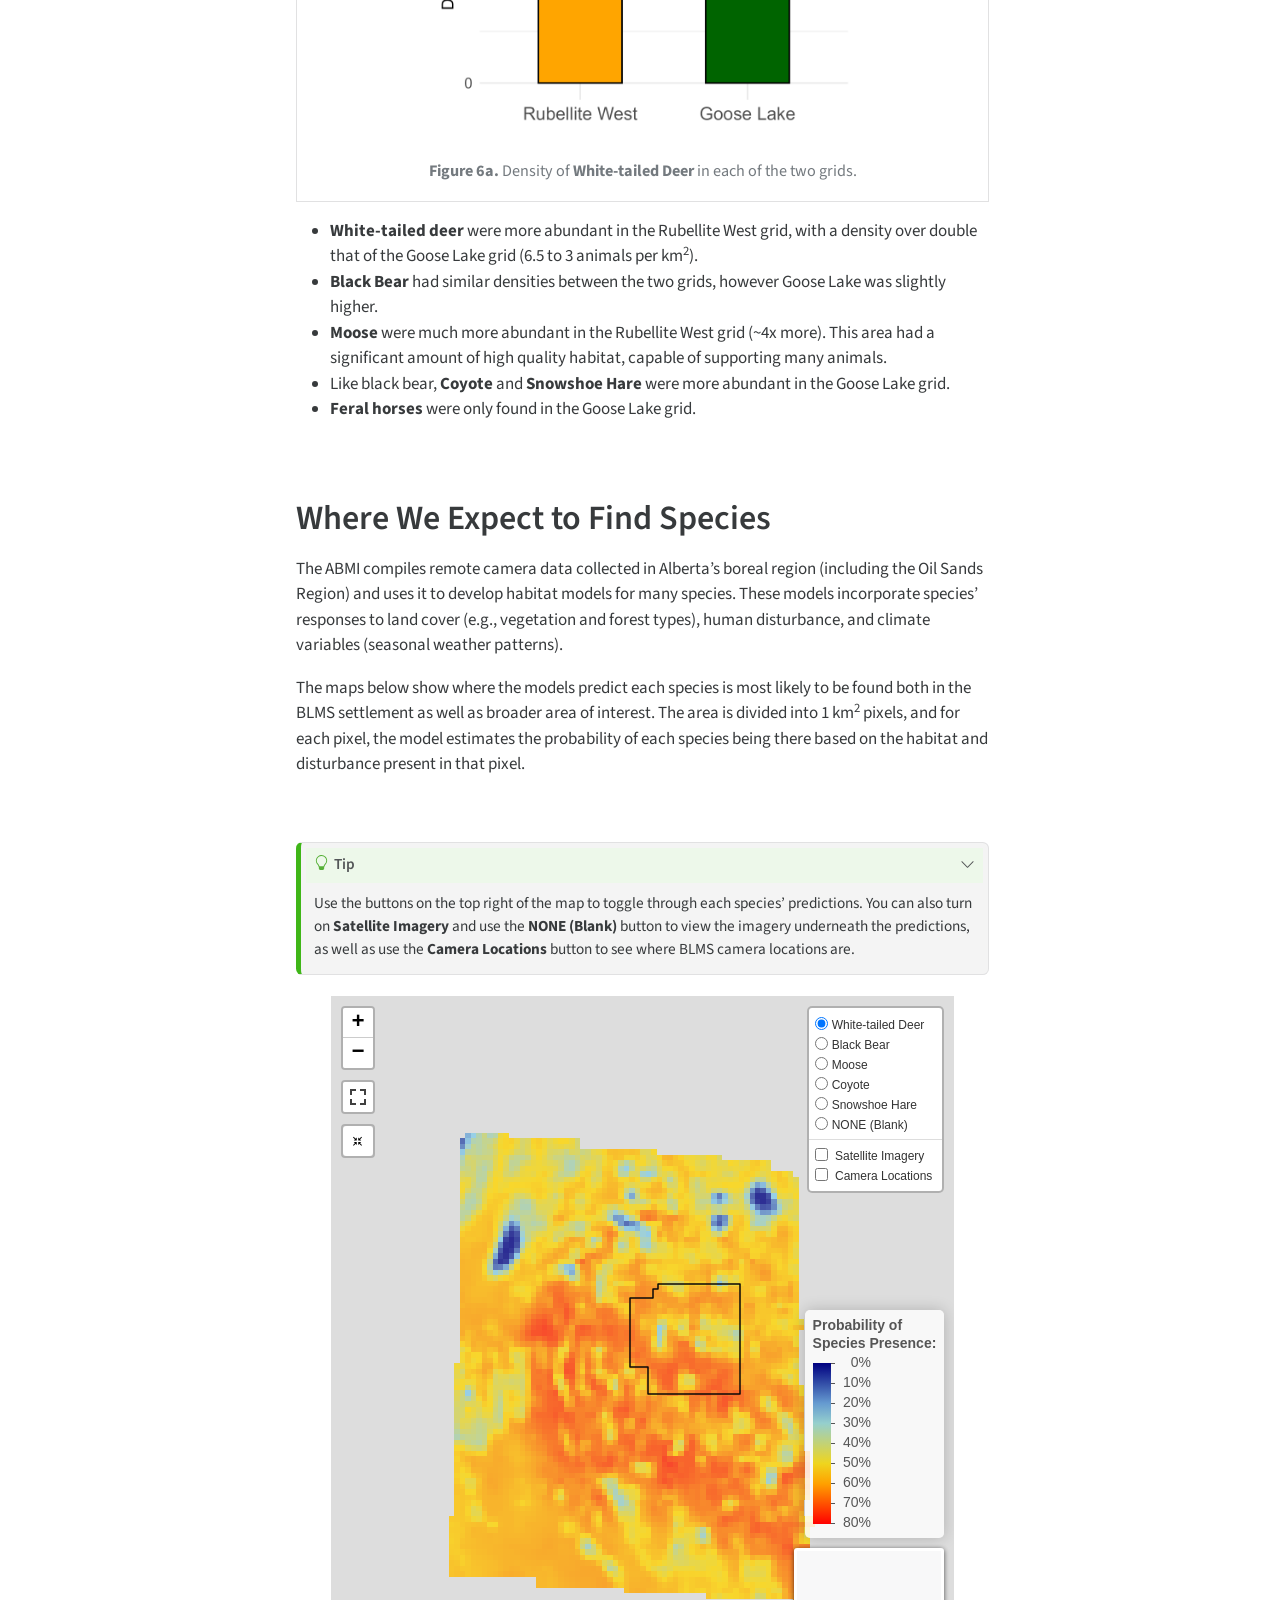
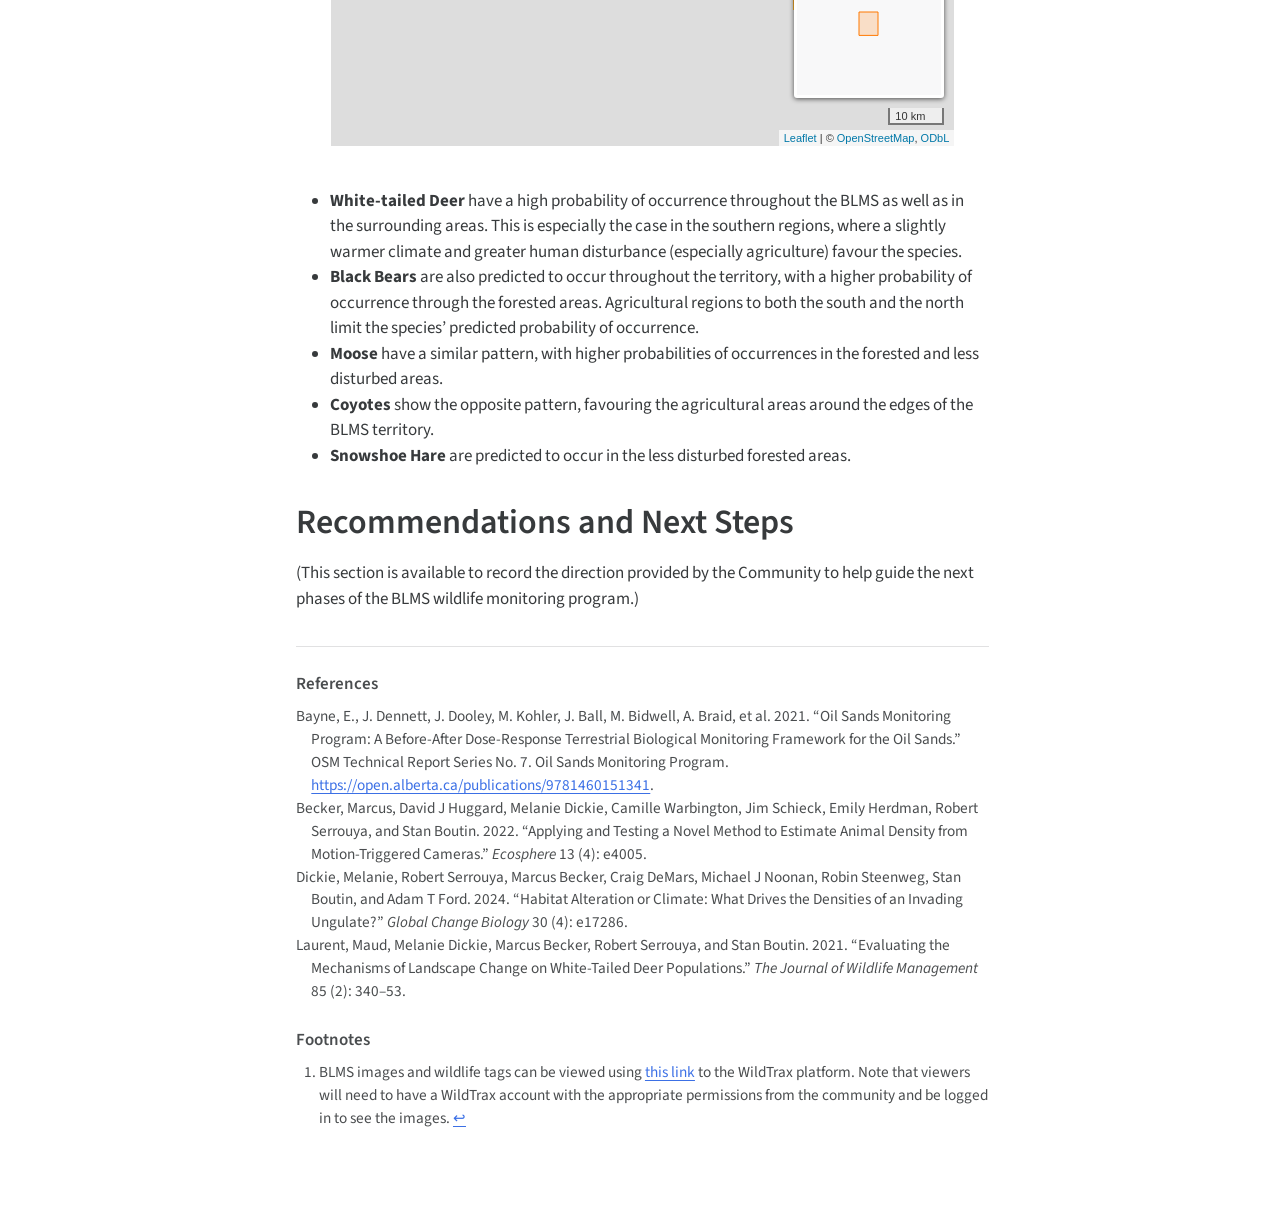
==== commit 67143cd9: "adding CPDFN html document" ====
--- a/BLMS.html
+++ b/BLMS.html
@@ -2,7 +2,7 @@
 <html xmlns="http://www.w3.org/1999/xhtml" lang="en" xml:lang="en"><head>
 
 <meta charset="utf-8">
-<meta name="generator" content="quarto-1.6.42">
+<meta name="generator" content="quarto-1.7.32">
 
 <meta name="viewport" content="width=device-width, initial-scale=1.0, user-scalable=yes">
 
@@ -10,7 +10,7 @@
 <meta name="author" content="David Evans">
 <meta name="author" content="Robbie Potts">
 <meta name="author" content="Marcus Becker">
-<meta name="dcterms.date" content="2025-08-27">
+<meta name="dcterms.date" content="2025-10-23">
 
 <title>Buffalo Lake Métis Settlement</title>
 <style>
@@ -49,15 +49,16 @@
 
 
 <script src="BLMS_files/libs/clipboard/clipboard.min.js"></script>
-<script src="BLMS_files/libs/quarto-html/quarto.js"></script>
+<script src="BLMS_files/libs/quarto-html/quarto.js" type="module"></script>
+<script src="BLMS_files/libs/quarto-html/tabsets/tabsets.js" type="module"></script>
 <script src="BLMS_files/libs/quarto-html/popper.min.js"></script>
 <script src="BLMS_files/libs/quarto-html/tippy.umd.min.js"></script>
 <script src="BLMS_files/libs/quarto-html/anchor.min.js"></script>
 <link href="BLMS_files/libs/quarto-html/tippy.css" rel="stylesheet">
-<link href="BLMS_files/libs/quarto-html/quarto-syntax-highlighting-2f5df379a58b258e96c21c0638c20c03.css" rel="stylesheet" id="quarto-text-highlighting-styles">
+<link href="BLMS_files/libs/quarto-html/quarto-syntax-highlighting-37eea08aefeeee20ff55810ff984fec1.css" rel="stylesheet" id="quarto-text-highlighting-styles">
 <script src="BLMS_files/libs/bootstrap/bootstrap.min.js"></script>
 <link href="BLMS_files/libs/bootstrap/bootstrap-icons.css" rel="stylesheet">
-<link href="BLMS_files/libs/bootstrap/bootstrap-b19cd20e7bd7decb0357ffeefbecc2b2.min.css" rel="stylesheet" append-hash="true" id="quarto-bootstrap" data-mode="light">
+<link href="BLMS_files/libs/bootstrap/bootstrap-79b110e83bc67779d9d686a1b3906654.min.css" rel="stylesheet" append-hash="true" id="quarto-bootstrap" data-mode="light">
 <script src="BLMS_files/libs/htmlwidgets-1.6.4/htmlwidgets.js"></script>
 
 <script src="BLMS_files/libs/jquery-3.6.0/jquery-3.6.0.min.js"></script>
@@ -74,11 +75,11 @@
 
 <link href="BLMS_files/libs/rstudio_leaflet-1.3.1/rstudio_leaflet.css" rel="stylesheet">
 
-<script src="BLMS_files/libs/leaflet-binding-2.2.2/leaflet.js"></script>
+<script src="BLMS_files/libs/leaflet-binding-2.2.3/leaflet.js"></script>
 
 <script src="BLMS_files/libs/leaflet-providers-2.0.0/leaflet-providers_2.0.0.js"></script>
 
-<script src="BLMS_files/libs/leaflet-providers-plugin-2.2.2/leaflet-providers-plugin.js"></script>
+<script src="BLMS_files/libs/leaflet-providers-plugin-2.2.3/leaflet-providers-plugin.js"></script>
 
 <link href="BLMS_files/libs/lfx-fullscreen-1.0.2/lfx-fullscreen-prod.css" rel="stylesheet">
 
@@ -101,13 +102,27 @@
 <link href="BLMS_files/libs/leaflet-awesomemarkers-2.0.3/leaflet.awesome-markers.css" rel="stylesheet">
 
 <script src="BLMS_files/libs/leaflet-awesomemarkers-2.0.3/leaflet.awesome-markers.min.js"></script>
+
+<link href="BLMS_files/libs/datatables-css-0.0.0/datatables-crosstalk.css" rel="stylesheet">
+
+<script src="BLMS_files/libs/datatables-binding-0.34.0/datatables.js"></script>
+
+<link href="BLMS_files/libs/dt-core-1.13.6/css/jquery.dataTables.min.css" rel="stylesheet">
+
+<link href="BLMS_files/libs/dt-core-1.13.6/css/jquery.dataTables.extra.css" rel="stylesheet">
+
+<script src="BLMS_files/libs/dt-core-1.13.6/js/jquery.dataTables.min.js"></script>
+
+<link href="BLMS_files/libs/crosstalk-1.2.2/css/crosstalk.min.css" rel="stylesheet">
+
+<script src="BLMS_files/libs/crosstalk-1.2.2/js/crosstalk.min.js"></script>
 
 
 
 <link rel="stylesheet" href="assets/styles.css">
 </head>
 
-<body>
+<body class="quarto-light">
 
 <div id="quarto-content" class="page-columns page-rows-contents page-layout-article toc-left">
 <div id="quarto-sidebar-toc-left" class="sidebar toc-left">
@@ -121,6 +136,20 @@
   </ul></li>
   <li><a href="#project-highlights" id="toc-project-highlights" class="nav-link" data-scroll-target="#project-highlights">Project Highlights</a></li>
   <li><a href="#camera-locations" id="toc-camera-locations" class="nav-link" data-scroll-target="#camera-locations">Camera Locations</a></li>
+  <li><a href="#deployment-and-retrieval-dates" id="toc-deployment-and-retrieval-dates" class="nav-link" data-scroll-target="#deployment-and-retrieval-dates">Deployment and Retrieval Dates</a></li>
+  <li><a href="#number-of-images-collected" id="toc-number-of-images-collected" class="nav-link" data-scroll-target="#number-of-images-collected">Number of Images Collected</a></li>
+  <li><a href="#independent-detections-over-time" id="toc-independent-detections-over-time" class="nav-link" data-scroll-target="#independent-detections-over-time">Independent Detections Over Time</a></li>
+  <li><a href="#temporal-activity-patterns" id="toc-temporal-activity-patterns" class="nav-link" data-scroll-target="#temporal-activity-patterns">Temporal Activity Patterns</a></li>
+  <li><a href="#species-overlap" id="toc-species-overlap" class="nav-link" data-scroll-target="#species-overlap">Species Overlap</a>
+  <ul class="collapse">
+  <li><a href="#species-that-share-the-same-spaces" id="toc-species-that-share-the-same-spaces" class="nav-link" data-scroll-target="#species-that-share-the-same-spaces">Species that share the same spaces</a></li>
+  <li><a href="#species-rarely-found-together" id="toc-species-rarely-found-together" class="nav-link" data-scroll-target="#species-rarely-found-together">Species rarely found together</a></li>
+  </ul></li>
+  <li><a href="#species-density" id="toc-species-density" class="nav-link" data-scroll-target="#species-density">Species Density</a></li>
+  <li><a href="#comparisons-between-grids" id="toc-comparisons-between-grids" class="nav-link" data-scroll-target="#comparisons-between-grids">Comparisons Between Grids</a></li>
+  <li><a href="#where-we-expect-to-find-species" id="toc-where-we-expect-to-find-species" class="nav-link" data-scroll-target="#where-we-expect-to-find-species">Where We Expect to Find Species</a></li>
+  <li><a href="#recommendations-and-next-steps" id="toc-recommendations-and-next-steps" class="nav-link" data-scroll-target="#recommendations-and-next-steps">Recommendations and Next Steps</a></li>
+  <li><a href="#references" id="toc-references" class="nav-link" data-scroll-target="#references">References</a></li>
   </ul>
 </nav>
 </div>
@@ -179,7 +208,7 @@
     <div>
     <div class="quarto-title-meta-heading">Published</div>
     <div class="quarto-title-meta-contents">
-      <p class="date">August 27, 2025</p>
+      <p class="date">October 23, 2025</p>
     </div>
   </div>
   
@@ -200,7 +229,6 @@
 <button type="button" data-bs-target="#gallery-carousel" data-bs-slide-to="1" aria-label="Slide 2"></button>
 <button type="button" data-bs-target="#gallery-carousel" data-bs-slide-to="2" aria-label="Slide 3"></button>
 <button type="button" data-bs-target="#gallery-carousel" data-bs-slide-to="3" aria-label="Slide 4"></button>
-<button type="button" data-bs-target="#gallery-carousel" data-bs-slide-to="4" aria-label="Slide 5"></button>
 </div>
 <div class="carousel-inner">
 <div class="carousel-item active" data-bs-interval="10000">
@@ -233,14 +261,6 @@
 </a>
 <div class="carousel-caption d-none d-md-block">
 <p class="fw-light">Preparing the wildlife cameras for deployment.</p>
-</div>
-</div>
-<div class="carousel-item" data-bs-interval="10000">
-<a href="">
-<img src="Images/BLMS/IMG_7598.JPG" class="d-block  mx-auto border">
-</a>
-<div class="carousel-caption d-none d-md-block">
-<p class="fw-light">Deploying the wildlife cameras.</p>
 </div>
 </div>
 </div>
@@ -288,12 +308,417 @@
 <section id="camera-locations" class="level1">
 <h1>Camera Locations</h1>
 <p>The following interactive map can be used to explore the locations of the cameras deployed by Buffalo Lake Métis Settlement. Satellite imagery can be switched on and off using the button in the top left of the top.</p>
-<p>Click each camera location to see it’s name, grid, and when it was deployed and refreshed.</p>
+<p>Click each camera location to see it’s name, grid, and when it was deployed and the SD cards were retrieved.</p>
 <p><br></p>
 <div style="display: flex; justify-content: center;">
-<div id="htmlwidget-b5f4ec2b3c7624eedab0" style="width:90%;height:750px;" class="leaflet html-widget"></div>
-<script type="application/json" data-for="htmlwidget-b5f4ec2b3c7624eedab0">{"x":{"options":{"crs":{"crsClass":"L.CRS.EPSG3857","code":null,"proj4def":null,"projectedBounds":null,"options":{}},"fullscreenControl":{"position":"topleft","pseudoFullscreen":false}},"calls":[{"method":"addTiles","args":["https://{s}.tile.openstreetmap.org/{z}/{x}/{y}.png",null,null,{"minZoom":0,"maxZoom":18,"tileSize":256,"subdomains":"abc","errorTileUrl":"","tms":false,"noWrap":false,"zoomOffset":0,"zoomReverse":false,"opacity":1,"zIndex":1,"detectRetina":false,"attribution":"&copy; <a href=\"https://openstreetmap.org/copyright/\">OpenStreetMap<\/a>,  <a href=\"https://opendatacommons.org/licenses/odbl/\">ODbL<\/a>"}]},{"method":"addProviderTiles","args":["Esri.WorldImagery",null,"Satellite Imagery",{"errorTileUrl":"","noWrap":false,"detectRetina":false}]},{"method":"addEasyButton","args":[{"icon":"ion-arrow-shrink","title":"Reset View","onClick":"function(btn, map){ map.setView(map._initialCenter, map._initialZoom); }","position":"topleft"}]},{"method":"addScaleBar","args":[{"maxWidth":100,"metric":true,"imperial":false,"updateWhenIdle":true,"position":"bottomright"}]},{"method":"addMiniMap","args":[null,null,"bottomright",150,150,19,19,-5,false,false,false,false,false,false,{"color":"#ff7800","weight":1,"clickable":false},{"color":"#000000","weight":1,"clickable":false,"opacity":0,"fillOpacity":0},{"hideText":"Hide MiniMap","showText":"Show MiniMap"},[]]},{"method":"addAwesomeMarkers","args":[[54.422485,54.419355,54.415736,54.423959,54.417977,54.415398,54.432557,54.437525,54.430171,54.416629,54.418455,54.438114,54.423363,54.422238,54.418638,54.423808,54.42271,54.51758,54.496881,54.50367,54.510816,54.503531,54.511406,54.504007,54.517869,54.525423,54.525286,54.498397,54.438373,54.510679,54.50258,54.49814,54.496149,54.511367,54.518212,54.518881,54.525258,54.443115,54.430577,54.417485],[-112.368798,-112.343993,-112.29336,-112.319038,-112.315771,-112.281551,-112.343247,-112.340376,-112.355401,-112.355847,-112.367337,-112.368938,-112.306726,-112.333533,-112.330081,-112.355685,-112.341981,-112.595086,-112.581597,-112.622283,-112.606094,-112.6069,-112.594048,-112.58327,-112.582751,-112.583424,-112.593489,-112.620799,-112.35609,-112.586323,-112.594289,-112.606106,-112.593647,-112.620267,-112.609612,-112.619665,-112.611277,-112.361791,-112.36876,-112.304882],{"icon":"camera","markerColor":"white","iconColor":"black","spin":false,"squareMarker":false,"iconRotate":0,"font":"monospace","prefix":"ion"},null,"Camera Locations",{"interactive":true,"draggable":false,"keyboard":true,"title":"","alt":"","zIndexOffset":0,"opacity":1,"riseOnHover":false,"riseOffset":250},["<b> Location:  <\/b> GLR14-SD18 <br><br> <b> Grid: <\/b> Goose Lake <br><br> <b> Deployed: <\/b> 2024-04-11 <br><br> <b> Refreshed: <\/b> 2024-11-05 <br><br>","<b> Location:  <\/b> GLR20-SD42 <br><br> <b> Grid: <\/b> Goose Lake <br><br> <b> Deployed: <\/b> 2024-04-12 <br><br> <b> Refreshed: <\/b> 2024-11-05 <br><br>","<b> Location:  <\/b> GLR3-SD37 <br><br> <b> Grid: <\/b> Goose Lake <br><br> <b> Deployed: <\/b> 2024-04-11 <br><br> <b> Refreshed: <\/b> 2024-11-05 <br><br>","<b> Location:  <\/b> GLR8-SD10 <br><br> <b> Grid: <\/b> Goose Lake <br><br> <b> Deployed: <\/b> 2024-04-11 <br><br> <b> Refreshed: <\/b> 2024-11-05 <br><br>","<b> Location:  <\/b> GLR7-SD21 <br><br> <b> Grid: <\/b> Goose Lake <br><br> <b> Deployed: <\/b> 2024-04-11 <br><br> <b> Refreshed: <\/b> 2024-11-05 <br><br>","<b> Location:  <\/b> GLR2B-SD12 <br><br> <b> Grid: <\/b> Goose Lake <br><br> <b> Deployed: <\/b> 2024-04-11 <br><br> <b> Refreshed: <\/b> 2024-11-05 <br><br>","<b> Location:  <\/b> GLR2A-SD29 <br><br> <b> Grid: <\/b> Goose Lake <br><br> <b> Deployed: <\/b> 2024-04-12 <br><br> <b> Refreshed: <\/b> 2024-11-05 <br><br>","<b> Location:  <\/b> GLR1-SD6 <br><br> <b> Grid: <\/b> Goose Lake <br><br> <b> Deployed: <\/b> 2024-04-12 <br><br> <b> Refreshed: <\/b> 2024-11-05 <br><br>","<b> Location:  <\/b> GLR18-SD7 <br><br> <b> Grid: <\/b> Goose Lake <br><br> <b> Deployed: <\/b> 2024-04-12 <br><br> <b> Refreshed: <\/b> 2024-11-05 <br><br>","<b> Location:  <\/b> GLR12-SD14 <br><br> <b> Grid: <\/b> Goose Lake <br><br> <b> Deployed: <\/b> 2024-04-11 <br><br> <b> Refreshed: <\/b> 2024-06-07 <br><br>","<b> Location:  <\/b> GLR13-SD4 <br><br> <b> Grid: <\/b> Goose Lake <br><br> <b> Deployed: <\/b> 2024-04-11 <br><br> <b> Refreshed: <\/b> 2024-11-04 <br><br>","<b> Location:  <\/b> GLR16-SD1 <br><br> <b> Grid: <\/b> Goose Lake <br><br> <b> Deployed: <\/b> 2024-04-12 <br><br> <b> Refreshed: <\/b> 2024-11-04 <br><br>","<b> Location:  <\/b> GLR5-SD5 <br><br> <b> Grid: <\/b> Goose Lake <br><br> <b> Deployed: <\/b> 2024-04-11 <br><br> <b> Refreshed: <\/b> 2024-11-04 <br><br>","<b> Location:  <\/b> GLR9-SD8 <br><br> <b> Grid: <\/b> Goose Lake <br><br> <b> Deployed: <\/b> 2024-04-12 <br><br> <b> Refreshed: <\/b> 2024-11-04 <br><br>","<b> Location:  <\/b> GLR10-SD15 <br><br> <b> Grid: <\/b> Goose Lake <br><br> <b> Deployed: <\/b> 2024-04-12 <br><br> <b> Refreshed: <\/b> 2024-11-04 <br><br>","<b> Location:  <\/b> GLR11-SD3 <br><br> <b> Grid: <\/b> Goose Lake <br><br> <b> Deployed: <\/b> 2024-04-11 <br><br> <b> Refreshed: <\/b> 2024-11-04 <br><br>","<b> Location:  <\/b> GLR19-SD30 <br><br> <b> Grid: <\/b> Goose Lake <br><br> <b> Deployed: <\/b> 2024-04-12 <br><br> <b> Refreshed: <\/b> 2024-11-04 <br><br>","<b> Location:  <\/b> RW1-SD26 <br><br> <b> Grid: <\/b> Rubellite West <br><br> <b> Deployed: <\/b> 2024-04-09 <br><br> <b> Refreshed: <\/b> 2024-11-06 <br><br>","<b> Location:  <\/b> RW14-SD35 <br><br> <b> Grid: <\/b> Rubellite West <br><br> <b> Deployed: <\/b> 2024-04-10 <br><br> <b> Refreshed: <\/b> 2024-11-06 <br><br>","<b> Location:  <\/b> RW15-SD16 <br><br> <b> Grid: <\/b> Rubellite West <br><br> <b> Deployed: <\/b> 2024-04-10 <br><br> <b> Refreshed: <\/b> 2024-11-07 <br><br>","<b> Location:  <\/b> RW17-SD41 <br><br> <b> Grid: <\/b> Rubellite West <br><br> <b> Deployed: <\/b> 2024-04-10 <br><br> <b> Refreshed: <\/b> 2024-11-07 <br><br>","<b> Location:  <\/b> RW9-SD23 <br><br> <b> Grid: <\/b> Rubellite West <br><br> <b> Deployed: <\/b> 2024-04-09 <br><br> <b> Refreshed: <\/b> 2024-11-07 <br><br>","<b> Location:  <\/b> RW6-SD38 <br><br> <b> Grid: <\/b> Rubellite West <br><br> <b> Deployed: <\/b> 2024-04-09 <br><br> <b> Refreshed: <\/b> 2024-11-06 <br><br>","<b> Location:  <\/b> RW7-SD27 <br><br> <b> Grid: <\/b> Rubellite West <br><br> <b> Deployed: <\/b> 2024-04-09 <br><br> <b> Refreshed: <\/b> 2024-11-07 <br><br>","<b> Location:  <\/b> RW4-SD9 <br><br> <b> Grid: <\/b> Rubellite West <br><br> <b> Deployed: <\/b> 2024-04-09 <br><br> <b> Refreshed: <\/b> 2024-11-06 <br><br>","<b> Location:  <\/b> RW3-SD32 <br><br> <b> Grid: <\/b> Rubellite West <br><br> <b> Deployed: <\/b> 2024-04-09 <br><br> <b> Refreshed: <\/b> 2024-11-06 <br><br>","<b> Location:  <\/b> RW2-SD19 <br><br> <b> Grid: <\/b> Rubellite West <br><br> <b> Deployed: <\/b> 2024-04-09 <br><br> <b> Refreshed: <\/b> 2024-11-06 <br><br>","<b> Location:  <\/b> RW11-SD24 <br><br> <b> Grid: <\/b> Rubellite West <br><br> <b> Deployed: <\/b> 2024-04-10 <br><br> <b> Refreshed: <\/b> 2024-11-07 <br><br>","<b> Location:  <\/b> GLR17-SD44 <br><br> <b> Grid: <\/b> Goose Lake <br><br> <b> Deployed: <\/b> 2024-04-12 <br><br> <b> Refreshed: <\/b> 2024-11-04 <br><br>","<b> Location:  <\/b> RW5-SD28 <br><br> <b> Grid: <\/b> Rubellite West <br><br> <b> Deployed: <\/b> 2024-04-09 <br><br> <b> Refreshed: <\/b> 2024-11-06 <br><br>","<b> Location:  <\/b> RW8-SD39 <br><br> <b> Grid: <\/b> Rubellite West <br><br> <b> Deployed: <\/b> 2024-04-09 <br><br> <b> Refreshed: <\/b> 2024-11-06 <br><br>","<b> Location:  <\/b> RW12-SD31 <br><br> <b> Grid: <\/b> Rubellite West <br><br> <b> Deployed: <\/b> 2024-04-10 <br><br> <b> Refreshed: <\/b> 2024-11-07 <br><br>","<b> Location:  <\/b> RW13-SD25 <br><br> <b> Grid: <\/b> Rubellite West <br><br> <b> Deployed: <\/b> 2024-04-10 <br><br> <b> Refreshed: <\/b> 2024-11-06 <br><br>","<b> Location:  <\/b> RW16-SD22 <br><br> <b> Grid: <\/b> Rubellite West <br><br> <b> Deployed: <\/b> 2024-04-10 <br><br> <b> Refreshed: <\/b> 2024-11-07 <br><br>","<b> Location:  <\/b> RW18-SD43 <br><br> <b> Grid: <\/b> Rubellite West <br><br> <b> Deployed: <\/b> 2024-04-10 <br><br> <b> Refreshed: <\/b> 2024-11-07 <br><br>","<b> Location:  <\/b> RW19-SD17 <br><br> <b> Grid: <\/b> Rubellite West <br><br> <b> Deployed: <\/b> 2024-04-10 <br><br> <b> Refreshed: <\/b> 2025-03-05 <br><br>","<b> Location:  <\/b> RW20-SD20 <br><br> <b> Grid: <\/b> Rubellite West <br><br> <b> Deployed: <\/b> 2024-04-10 <br><br> <b> Refreshed: <\/b> 2025-03-05 <br><br>","<b> Location:  <\/b> GLR21-SD13 <br><br> <b> Grid: <\/b> Goose Lake <br><br> <b> Deployed: <\/b> 2024-04-12 <br><br> <b> Refreshed: <\/b> 2024-11-04 <br><br>","<b> Location:  <\/b> GLR15-SD34 <br><br> <b> Grid: <\/b> Goose Lake <br><br> <b> Deployed: <\/b> 2024-04-12 <br><br> <b> Refreshed: <\/b> 2024-11-05 <br><br>","<b> Location:  <\/b> GLR6-SD36 <br><br> <b> Grid: <\/b> Goose Lake <br><br> <b> Deployed: <\/b> 2024-04-11 <br><br> <b> Refreshed: <\/b> 2024-10-12 <br><br>"],null,null,null,null,{"interactive":false,"permanent":false,"direction":"auto","opacity":1,"offset":[0,0],"textsize":"10px","textOnly":false,"className":"","sticky":true},null]},{"method":"addLayersControl","args":[[],["Satellite Imagery","Camera Locations"],{"collapsed":false,"autoZIndex":true,"position":"topright"}]}],"fitBounds":[54.36539800000001,-112.672283,54.575423,-112.231551,[]],"limits":{"lat":[54.415398,54.525423],"lng":[-112.622283,-112.281551]}},"evals":["calls.2.args.0.onClick"],"jsHooks":{"render":[{"code":"function(el, x, data) {\n  return (\nfunction(el, x){\n  var map = this;\n  map.whenReady(function(){\n    map._initialCenter = map.getCenter();\n    map._initialZoom = map.getZoom();\n  });\n}).call(this.getMap(), el, x, data);\n}","data":null}]}}</script>
-</div>
+<div id="htmlwidget-a5fb4b09b69d02716618" style="width:90%;height:750px;" class="leaflet html-widget"></div>
+<script type="application/json" data-for="htmlwidget-a5fb4b09b69d02716618">{"x":{"options":{"crs":{"crsClass":"L.CRS.EPSG3857","code":null,"proj4def":null,"projectedBounds":null,"options":{}},"fullscreenControl":{"position":"topleft","pseudoFullscreen":false}},"calls":[{"method":"addTiles","args":["https://{s}.tile.openstreetmap.org/{z}/{x}/{y}.png",null,null,{"minZoom":0,"maxZoom":18,"tileSize":256,"subdomains":"abc","errorTileUrl":"","tms":false,"noWrap":false,"zoomOffset":0,"zoomReverse":false,"opacity":1,"zIndex":1,"detectRetina":false,"attribution":"&copy; <a href=\"https://openstreetmap.org/copyright/\">OpenStreetMap<\/a>,  <a href=\"https://opendatacommons.org/licenses/odbl/\">ODbL<\/a>"}]},{"method":"addProviderTiles","args":["Esri.WorldImagery",null,"Satellite Imagery",{"errorTileUrl":"","noWrap":false,"detectRetina":false}]},{"method":"addEasyButton","args":[{"icon":"ion-arrow-shrink","title":"Reset View","onClick":"function(btn, map){ map.setView(map._initialCenter, map._initialZoom); }","position":"topleft"}]},{"method":"addScaleBar","args":[{"maxWidth":100,"metric":true,"imperial":false,"updateWhenIdle":true,"position":"bottomright"}]},{"method":"addMiniMap","args":[null,null,"bottomright",150,150,19,19,-5,false,false,false,false,false,false,{"color":"#ff7800","weight":1,"clickable":false},{"color":"#000000","weight":1,"clickable":false,"opacity":0,"fillOpacity":0},{"hideText":"Hide MiniMap","showText":"Show MiniMap"},[]]},{"method":"addAwesomeMarkers","args":[[54.422485,54.419355,54.415736,54.423959,54.417977,54.415398,54.432557,54.437525,54.430171,54.416629,54.418455,54.438114,54.423363,54.422238,54.418638,54.423808,54.42271,54.51758,54.496881,54.50367,54.510816,54.503531,54.511406,54.504007,54.517869,54.525423,54.525286,54.498397,54.438373,54.510679,54.50258,54.49814,54.496149,54.511367,54.518212,54.518881,54.525258,54.443115,54.430577,54.417485],[-112.368798,-112.343993,-112.29336,-112.319038,-112.315771,-112.281551,-112.343247,-112.340376,-112.355401,-112.355847,-112.367337,-112.368938,-112.306726,-112.333533,-112.330081,-112.355685,-112.341981,-112.595086,-112.581597,-112.622283,-112.606094,-112.6069,-112.594048,-112.58327,-112.582751,-112.583424,-112.593489,-112.620799,-112.35609,-112.586323,-112.594289,-112.606106,-112.593647,-112.620267,-112.609612,-112.619665,-112.611277,-112.361791,-112.36876,-112.304882],{"icon":"camera","markerColor":"white","iconColor":"black","spin":false,"squareMarker":false,"iconRotate":0,"font":"monospace","prefix":"ion"},null,"Camera Locations",{"interactive":true,"draggable":false,"keyboard":true,"title":"","alt":"","zIndexOffset":0,"opacity":1,"riseOnHover":false,"riseOffset":250},["<b> Location:  <\/b> GLR14-SD18 <br><br> <b> Grid: <\/b> Goose Lake <br><br> <b> Deployed: <\/b> 2024-04-11 <br><br> <b> Refreshed: <\/b> 2024-11-05 <br><br>","<b> Location:  <\/b> GLR20-SD42 <br><br> <b> Grid: <\/b> Goose Lake <br><br> <b> Deployed: <\/b> 2024-04-12 <br><br> <b> Refreshed: <\/b> 2024-11-05 <br><br>","<b> Location:  <\/b> GLR3-SD37 <br><br> <b> Grid: <\/b> Goose Lake <br><br> <b> Deployed: <\/b> 2024-04-11 <br><br> <b> Refreshed: <\/b> 2024-11-05 <br><br>","<b> Location:  <\/b> GLR8-SD10 <br><br> <b> Grid: <\/b> Goose Lake <br><br> <b> Deployed: <\/b> 2024-04-11 <br><br> <b> Refreshed: <\/b> 2024-11-05 <br><br>","<b> Location:  <\/b> GLR7-SD21 <br><br> <b> Grid: <\/b> Goose Lake <br><br> <b> Deployed: <\/b> 2024-04-11 <br><br> <b> Refreshed: <\/b> 2024-11-05 <br><br>","<b> Location:  <\/b> GLR2B-SD12 <br><br> <b> Grid: <\/b> Goose Lake <br><br> <b> Deployed: <\/b> 2024-04-11 <br><br> <b> Refreshed: <\/b> 2024-11-05 <br><br>","<b> Location:  <\/b> GLR2A-SD29 <br><br> <b> Grid: <\/b> Goose Lake <br><br> <b> Deployed: <\/b> 2024-04-12 <br><br> <b> Refreshed: <\/b> 2024-11-05 <br><br>","<b> Location:  <\/b> GLR1-SD6 <br><br> <b> Grid: <\/b> Goose Lake <br><br> <b> Deployed: <\/b> 2024-04-12 <br><br> <b> Refreshed: <\/b> 2024-11-05 <br><br>","<b> Location:  <\/b> GLR18-SD7 <br><br> <b> Grid: <\/b> Goose Lake <br><br> <b> Deployed: <\/b> 2024-04-12 <br><br> <b> Refreshed: <\/b> 2024-11-05 <br><br>","<b> Location:  <\/b> GLR12-SD14 <br><br> <b> Grid: <\/b> Goose Lake <br><br> <b> Deployed: <\/b> 2024-04-11 <br><br> <b> Refreshed: <\/b> 2024-06-07 <br><br>","<b> Location:  <\/b> GLR13-SD4 <br><br> <b> Grid: <\/b> Goose Lake <br><br> <b> Deployed: <\/b> 2024-04-11 <br><br> <b> Refreshed: <\/b> 2024-11-04 <br><br>","<b> Location:  <\/b> GLR16-SD1 <br><br> <b> Grid: <\/b> Goose Lake <br><br> <b> Deployed: <\/b> 2024-04-12 <br><br> <b> Refreshed: <\/b> 2024-11-04 <br><br>","<b> Location:  <\/b> GLR5-SD5 <br><br> <b> Grid: <\/b> Goose Lake <br><br> <b> Deployed: <\/b> 2024-04-11 <br><br> <b> Refreshed: <\/b> 2024-11-04 <br><br>","<b> Location:  <\/b> GLR9-SD8 <br><br> <b> Grid: <\/b> Goose Lake <br><br> <b> Deployed: <\/b> 2024-04-12 <br><br> <b> Refreshed: <\/b> 2024-11-04 <br><br>","<b> Location:  <\/b> GLR10-SD15 <br><br> <b> Grid: <\/b> Goose Lake <br><br> <b> Deployed: <\/b> 2024-04-12 <br><br> <b> Refreshed: <\/b> 2024-11-04 <br><br>","<b> Location:  <\/b> GLR11-SD3 <br><br> <b> Grid: <\/b> Goose Lake <br><br> <b> Deployed: <\/b> 2024-04-11 <br><br> <b> Refreshed: <\/b> 2024-11-04 <br><br>","<b> Location:  <\/b> GLR19-SD30 <br><br> <b> Grid: <\/b> Goose Lake <br><br> <b> Deployed: <\/b> 2024-04-12 <br><br> <b> Refreshed: <\/b> 2024-11-04 <br><br>","<b> Location:  <\/b> RW1-SD26 <br><br> <b> Grid: <\/b> Rubellite West <br><br> <b> Deployed: <\/b> 2024-04-09 <br><br> <b> Refreshed: <\/b> 2024-11-06 <br><br>","<b> Location:  <\/b> RW14-SD35 <br><br> <b> Grid: <\/b> Rubellite West <br><br> <b> Deployed: <\/b> 2024-04-10 <br><br> <b> Refreshed: <\/b> 2024-11-06 <br><br>","<b> Location:  <\/b> RW15-SD16 <br><br> <b> Grid: <\/b> Rubellite West <br><br> <b> Deployed: <\/b> 2024-04-10 <br><br> <b> Refreshed: <\/b> 2024-11-07 <br><br>","<b> Location:  <\/b> RW17-SD41 <br><br> <b> Grid: <\/b> Rubellite West <br><br> <b> Deployed: <\/b> 2024-04-10 <br><br> <b> Refreshed: <\/b> 2024-11-07 <br><br>","<b> Location:  <\/b> RW9-SD23 <br><br> <b> Grid: <\/b> Rubellite West <br><br> <b> Deployed: <\/b> 2024-04-09 <br><br> <b> Refreshed: <\/b> 2024-11-07 <br><br>","<b> Location:  <\/b> RW6-SD38 <br><br> <b> Grid: <\/b> Rubellite West <br><br> <b> Deployed: <\/b> 2024-04-09 <br><br> <b> Refreshed: <\/b> 2024-11-06 <br><br>","<b> Location:  <\/b> RW7-SD27 <br><br> <b> Grid: <\/b> Rubellite West <br><br> <b> Deployed: <\/b> 2024-04-09 <br><br> <b> Refreshed: <\/b> 2024-11-07 <br><br>","<b> Location:  <\/b> RW4-SD9 <br><br> <b> Grid: <\/b> Rubellite West <br><br> <b> Deployed: <\/b> 2024-04-09 <br><br> <b> Refreshed: <\/b> 2024-11-06 <br><br>","<b> Location:  <\/b> RW3-SD32 <br><br> <b> Grid: <\/b> Rubellite West <br><br> <b> Deployed: <\/b> 2024-04-09 <br><br> <b> Refreshed: <\/b> 2024-11-06 <br><br>","<b> Location:  <\/b> RW2-SD19 <br><br> <b> Grid: <\/b> Rubellite West <br><br> <b> Deployed: <\/b> 2024-04-09 <br><br> <b> Refreshed: <\/b> 2024-11-06 <br><br>","<b> Location:  <\/b> RW11-SD24 <br><br> <b> Grid: <\/b> Rubellite West <br><br> <b> Deployed: <\/b> 2024-04-10 <br><br> <b> Refreshed: <\/b> 2024-11-07 <br><br>","<b> Location:  <\/b> GLR17-SD44 <br><br> <b> Grid: <\/b> Goose Lake <br><br> <b> Deployed: <\/b> 2024-04-12 <br><br> <b> Refreshed: <\/b> 2024-11-04 <br><br>","<b> Location:  <\/b> RW5-SD28 <br><br> <b> Grid: <\/b> Rubellite West <br><br> <b> Deployed: <\/b> 2024-04-09 <br><br> <b> Refreshed: <\/b> 2024-11-06 <br><br>","<b> Location:  <\/b> RW8-SD39 <br><br> <b> Grid: <\/b> Rubellite West <br><br> <b> Deployed: <\/b> 2024-04-09 <br><br> <b> Refreshed: <\/b> 2024-11-06 <br><br>","<b> Location:  <\/b> RW12-SD31 <br><br> <b> Grid: <\/b> Rubellite West <br><br> <b> Deployed: <\/b> 2024-04-10 <br><br> <b> Refreshed: <\/b> 2024-11-07 <br><br>","<b> Location:  <\/b> RW13-SD25 <br><br> <b> Grid: <\/b> Rubellite West <br><br> <b> Deployed: <\/b> 2024-04-10 <br><br> <b> Refreshed: <\/b> 2024-11-06 <br><br>","<b> Location:  <\/b> RW16-SD22 <br><br> <b> Grid: <\/b> Rubellite West <br><br> <b> Deployed: <\/b> 2024-04-10 <br><br> <b> Refreshed: <\/b> 2024-11-07 <br><br>","<b> Location:  <\/b> RW18-SD43 <br><br> <b> Grid: <\/b> Rubellite West <br><br> <b> Deployed: <\/b> 2024-04-10 <br><br> <b> Refreshed: <\/b> 2024-11-07 <br><br>","<b> Location:  <\/b> RW19-SD17 <br><br> <b> Grid: <\/b> Rubellite West <br><br> <b> Deployed: <\/b> 2024-04-10 <br><br> <b> Refreshed: <\/b> 2025-03-05 <br><br>","<b> Location:  <\/b> RW20-SD20 <br><br> <b> Grid: <\/b> Rubellite West <br><br> <b> Deployed: <\/b> 2024-04-10 <br><br> <b> Refreshed: <\/b> 2025-03-05 <br><br>","<b> Location:  <\/b> GLR21-SD13 <br><br> <b> Grid: <\/b> Goose Lake <br><br> <b> Deployed: <\/b> 2024-04-12 <br><br> <b> Refreshed: <\/b> 2024-11-04 <br><br>","<b> Location:  <\/b> GLR15-SD34 <br><br> <b> Grid: <\/b> Goose Lake <br><br> <b> Deployed: <\/b> 2024-04-12 <br><br> <b> Refreshed: <\/b> 2024-11-05 <br><br>","<b> Location:  <\/b> GLR6-SD36 <br><br> <b> Grid: <\/b> Goose Lake <br><br> <b> Deployed: <\/b> 2024-04-11 <br><br> <b> Refreshed: <\/b> 2024-10-12 <br><br>"],null,null,null,null,{"interactive":false,"permanent":false,"direction":"auto","opacity":1,"offset":[0,0],"textsize":"10px","textOnly":false,"className":"","sticky":true},null]},{"method":"addLayersControl","args":[[],["Satellite Imagery","Camera Locations"],{"collapsed":false,"autoZIndex":true,"position":"topright"}]}],"fitBounds":[54.36539800000001,-112.672283,54.575423,-112.231551,[]],"limits":{"lat":[54.415398,54.525423],"lng":[-112.622283,-112.281551]}},"evals":["calls.2.args.0.onClick"],"jsHooks":{"render":[{"code":"function(el, x, data) {\n  return (\nfunction(el, x){\n  var map = this;\n  map.whenReady(function(){\n    map._initialCenter = map.getCenter();\n    map._initialZoom = map.getZoom();\n  });\n}).call(this.getMap(), el, x, data);\n}","data":null}]}}</script>
+</div>
+<p><br></p>
+</section>
+<section id="deployment-and-retrieval-dates" class="level1">
+<h1>Deployment and Retrieval Dates</h1>
+<p><a href="#fig-ranges" class="quarto-xref">Figure&nbsp;1</a> below displays when each camera location was deployed and when the SD cards were retrieved. Deployment took place in mid April 2024, and the majority of the cameras were serviced with new SD cards in early November 2024 after 6 months of operation. Two cameras (GLR6-SD36 and GLR12-SD14) failed earlier than the target service date, and two cameras (RW20-SD20 and RW19-SD17) were serviced at a later date.</p>
+<p><br></p>
+<div class="cell fig-cap-location-bottom">
+<div class="cell-output-display">
+<div id="fig-ranges" class="quarto-float quarto-figure quarto-figure-center anchored" data-cap-location="bottom">
+<figure class="quarto-float quarto-float-fig figure">
+<div aria-describedby="fig-ranges-caption-0ceaefa1-69ba-4598-a22c-09a6ac19f8ca">
+<img src="Figures/BLMS/Deployment%20Ranges.png" class="img-fluid figure-img" style="width:85.0%">
+</div>
+<figcaption class="quarto-float-caption-bottom quarto-float-caption quarto-float-fig" id="fig-ranges-caption-0ceaefa1-69ba-4598-a22c-09a6ac19f8ca">
+Figure&nbsp;1: Camera deployment and SD card retrieval dates.
+</figcaption>
+</figure>
+</div>
+</div>
+</div>
+</section>
+<section id="number-of-images-collected" class="level1">
+<h1>Number of Images Collected</h1>
+<p><a href="#fig-nimages" class="quarto-xref">Figure&nbsp;2</a> below displays the total number of images collected on the most common 6 species tagged in the Buffalo Lake Métis Settlement camera project. The most commonly observed species was Moose with 27745 images collected over the course of the project.</p>
+<div class="cell fig-cap-location-bottom">
+<div class="cell-output-display">
+<div id="fig-nimages" class="quarto-float quarto-figure quarto-figure-center anchored" data-cap-location="bottom">
+<figure class="quarto-float quarto-float-fig figure">
+<div aria-describedby="fig-nimages-caption-0ceaefa1-69ba-4598-a22c-09a6ac19f8ca">
+<img src="Figures/BLMS/Number%20of%20Images.png" class="img-fluid figure-img" style="width:85.0%">
+</div>
+<figcaption class="quarto-float-caption-bottom quarto-float-caption quarto-float-fig" id="fig-nimages-caption-0ceaefa1-69ba-4598-a22c-09a6ac19f8ca">
+Figure&nbsp;2: Number of images captured by species
+</figcaption>
+</figure>
+</div>
+</div>
+</div>
+<p>For a complete list of all the species, you can go to the project on WildTrax and click on the ‘Species’ tab of the project. Since no other species had more than 100 images collected over the course of the project and across all cameras, we will focus our analysis on the 6 species shown here (<a href="https://portal.wildtrax.ca/home/camera-deployments/species-verification.html?projectId=3150&amp;speciesId=2699">White-tailed deer</a>, <a href="https://portal.wildtrax.ca/home/camera-deployments/species-verification.html?projectId=3150&amp;speciesId=2635">Black Bear</a>, <a href="https://portal.wildtrax.ca/home/camera-deployments/species-verification.html?projectId=3150&amp;speciesId=2678">Moose</a>, <a href="https://portal.wildtrax.ca/home/camera-deployments/species-verification.html?projectId=3150&amp;speciesId=2658">Coyote</a>, <a href="https://portal.wildtrax.ca/home/camera-deployments/species-verification.html?projectId=3150&amp;speciesId=2740">Snowshoe Hare</a>, and <a href="https://portal.wildtrax.ca/home/camera-deployments/species-verification.html?projectId=3150&amp;speciesId=2836">Feral Horse</a>).</p>
+<p><br></p>
+<div class="cell">
+<div class="cell-output-display">
+<div id="species-carousel" class="carousel carousel-dark slide" data-bs-ride="carousel">
+<div class="carousel-indicators">
+<button type="button" data-bs-target="#gallery-carousel" data-bs-slide-to="0" aria-label="Slide 1" class="active" aria-current="true"></button>
+<button type="button" data-bs-target="#gallery-carousel" data-bs-slide-to="1" aria-label="Slide 2"></button>
+<button type="button" data-bs-target="#gallery-carousel" data-bs-slide-to="2" aria-label="Slide 3"></button>
+<button type="button" data-bs-target="#gallery-carousel" data-bs-slide-to="3" aria-label="Slide 4"></button>
+<button type="button" data-bs-target="#gallery-carousel" data-bs-slide-to="4" aria-label="Slide 5"></button>
+</div>
+<div class="carousel-inner">
+<div class="carousel-item active" data-bs-interval="10000">
+<a href="">
+<img src="Images/BLMS/Moose1.jpg" class="d-block  mx-auto border">
+</a>
+<div class="carousel-caption d-none d-md-block">
+<p class="fw-light">Cow moose pausing to consider her next move.</p>
+</div>
+</div>
+<div class="carousel-item" data-bs-interval="10000">
+<a href="">
+<img src="Images/BLMS/Moose2.jpg" class="d-block  mx-auto border">
+</a>
+<div class="carousel-caption d-none d-md-block">
+<p class="fw-light">Bull moose enjoying a late night snack.</p>
+</div>
+</div>
+<div class="carousel-item" data-bs-interval="10000">
+<a href="">
+<img src="Images/BLMS/Moose3.jpg" class="d-block  mx-auto border">
+</a>
+<div class="carousel-caption d-none d-md-block">
+<p class="fw-light">Tick infested moose with significant hair loss.</p>
+</div>
+</div>
+<div class="carousel-item" data-bs-interval="10000">
+<a href="">
+<img src="Images/BLMS/Moose4.jpg" class="d-block  mx-auto border">
+</a>
+<div class="carousel-caption d-none d-md-block">
+<p class="fw-light">Calf posing for the camera.</p>
+</div>
+</div>
+<div class="carousel-item" data-bs-interval="10000">
+<a href="">
+<img src="Images/BLMS/Moose5.jpg" class="d-block  mx-auto border">
+</a>
+<div class="carousel-caption d-none d-md-block">
+<p class="fw-light">Bull moose walking along.</p>
+</div>
+</div>
+</div>
+<button class="carousel-control-prev" type="button" data-bs-target="#species-carousel" data-bs-slide="prev">
+<span class="carousel-control-prev-icon" aria-hidden="true"></span>
+<span class="visually-hidden">Prevoius</span>
+</button>
+<button class="carousel-control-next" type="button" data-bs-target="#species-carousel" data-bs-slide="next">
+<span class="carousel-control-next-icon" aria-hidden="true"></span>
+<span class="visually-hidden">Next</span>
+</button>
+</div>
+</div>
+</div>
+</section>
+<section id="independent-detections-over-time" class="level1">
+<h1>Independent Detections Over Time</h1>
+<p>The number of images of each species tells us part of the picture but just because there may be more images of one species doesn’t necessarily mean there are more of them in the area, they may have just spent more time in front of the camera. With camera data, it’s important to track the number of “independent” detections for each species. You can think of an independent detection as an image or collection of images for a visit from an animal or group of animals.</p>
+<p>In the figure below we present the number of independent detections for each of the 6 focal species detected in the BLMS project. We use a 30 minute time interval to separate detection events; that is, images captured within 30 minutes of each other count toward a single detection and images with a gap of greater than 30 minutes between them count as multiple independent detections. Images that are captured of the same species over less than 30 minutes are assumed to be of the same individual, or group of individuals.</p>
+<p>You can explore the figures for each species using the tabs below. The x-axis (bottom) represents the camera deployment timeline, from April 2024 to November 2024. The y-axis (left) shows the number of detections captured, from all of the cameras from the project. Note that the y-axis (left) of the plots for each species may change depending on the number of detections captured.</p>
+<div class="tabset-margin-container"></div><div class="panel-tabset">
+<ul class="nav nav-tabs" role="tablist"><li class="nav-item" role="presentation"><a class="nav-link active" id="tabset-1-1-tab" data-bs-toggle="tab" data-bs-target="#tabset-1-1" role="tab" aria-controls="tabset-1-1" aria-selected="true" href="">White-tailed Deer</a></li><li class="nav-item" role="presentation"><a class="nav-link" id="tabset-1-2-tab" data-bs-toggle="tab" data-bs-target="#tabset-1-2" role="tab" aria-controls="tabset-1-2" aria-selected="false" href="">Black Bear</a></li><li class="nav-item" role="presentation"><a class="nav-link" id="tabset-1-3-tab" data-bs-toggle="tab" data-bs-target="#tabset-1-3" role="tab" aria-controls="tabset-1-3" aria-selected="false" href="">Moose</a></li><li class="nav-item" role="presentation"><a class="nav-link" id="tabset-1-4-tab" data-bs-toggle="tab" data-bs-target="#tabset-1-4" role="tab" aria-controls="tabset-1-4" aria-selected="false" href="">Coyote</a></li><li class="nav-item" role="presentation"><a class="nav-link" id="tabset-1-5-tab" data-bs-toggle="tab" data-bs-target="#tabset-1-5" role="tab" aria-controls="tabset-1-5" aria-selected="false" href="">Snowshoe Hare</a></li><li class="nav-item" role="presentation"><a class="nav-link" id="tabset-1-6-tab" data-bs-toggle="tab" data-bs-target="#tabset-1-6" role="tab" aria-controls="tabset-1-6" aria-selected="false" href="">Feral Horse</a></li></ul>
+<div class="tab-content">
+<div id="tabset-1-1" class="tab-pane active" role="tabpanel" aria-labelledby="tabset-1-1-tab">
+<div style="text-align: center;">
+<img src="Figures/BLMS/Independent Detections White-tailed Deer.png" style="width:80%;">
+<figcaption style="text-align: center; font-size: 0.95em; margin-top: 0.5em;">
+<strong>Figure 3a.</strong> Independent detections of <strong>White-tailed Deer</strong> across the study time period.
+</figcaption>
+</div>
+</div>
+<div id="tabset-1-2" class="tab-pane" role="tabpanel" aria-labelledby="tabset-1-2-tab">
+<div style="text-align: center;">
+<img src="Figures/BLMS/Independent Detections Black Bear.png" style="width:80%;">
+<figcaption style="text-align: center; font-size: 0.95em; margin-top: 0.5em;">
+<strong>Figure 3b.</strong> Independent detections of <strong>Black Bear</strong> across the study time period.
+</figcaption>
+</div>
+</div>
+<div id="tabset-1-3" class="tab-pane" role="tabpanel" aria-labelledby="tabset-1-3-tab">
+<div style="text-align: center;">
+<img src="Figures/BLMS/Independent Detections Moose.png" style="width:80%;">
+<figcaption style="text-align: center; font-size: 0.95em; margin-top: 0.5em;">
+<strong>Figure 3c.</strong> Independent detections of <strong>Moose</strong> across the study time period.
+</figcaption>
+</div>
+</div>
+<div id="tabset-1-4" class="tab-pane" role="tabpanel" aria-labelledby="tabset-1-4-tab">
+<div style="text-align: center;">
+<img src="Figures/BLMS/Independent Detections Coyote.png" style="width:80%;">
+<figcaption style="text-align: center; font-size: 0.95em; margin-top: 0.5em;">
+<strong>Figure 3d.</strong> Independent detections of <strong>Coyote</strong> across the study time period.
+</figcaption>
+</div>
+</div>
+<div id="tabset-1-5" class="tab-pane" role="tabpanel" aria-labelledby="tabset-1-5-tab">
+<div style="text-align: center;">
+<img src="Figures/BLMS/Independent Detections Snowshoe Hare.png" style="width:80%;">
+<figcaption style="text-align: center; font-size: 0.95em; margin-top: 0.5em;">
+<strong>Figure 3e.</strong> Independent detections of <strong>Snowshoe Hare</strong> across the study time period.
+</figcaption>
+</div>
+</div>
+<div id="tabset-1-6" class="tab-pane" role="tabpanel" aria-labelledby="tabset-1-6-tab">
+<div style="text-align: center;">
+<img src="Figures/BLMS/Independent Detections Feral Horse.png" style="width:80%;">
+<figcaption style="text-align: center; font-size: 0.95em; margin-top: 0.5em;">
+<strong>Figure 3f.</strong> Independent detections of <strong>Feral Horse</strong> across the study time period.
+</figcaption>
+</div>
+</div>
+</div>
+</div>
+<ul>
+<li><strong>White-tailed deer</strong> were primarily detected in the summer months of June and July. This coincides with when fawns are typically born, creating a “birth pulse” in the population.</li>
+<li>Because they hibernate over the winter, detection of <strong>Black Bears</strong> began in May, and peaked in late June and early July.</li>
+<li>Similar to deer, <strong>Moose</strong> detections peaked in mid-summer, particularly in July.</li>
+<li><strong>Coyote</strong> were detected year-round, with a notable peak in the late spring and early summer months of May and June.</li>
+<li>Detections of <strong>Snowshoe Hare</strong> were consistent year-round with the exception of mid-summer where July and August recorded very few or no detections. This is possibly due to cameras better able to pick up the thermal signature of the species in winter.</li>
+<li><strong>Feral Horses</strong> were sporadically detected throughout the camera deployment period.</li>
+</ul>
+<p><br></p>
+<p>The table below summarises the number of images collected for each species and the number of independent detections.</p>
+<p><br></p>
+<div style="display: flex; flex-direction: column; align-items: center;">
+<div id="htmlwidget-faee9135848b04d12b48" style="width:70%;height:auto;" class="datatables html-widget"></div>
+<script type="application/json" data-for="htmlwidget-faee9135848b04d12b48">{"x":{"filter":"none","vertical":false,"data":[["1","2","3","4","5","6","7","8","9","10","11","12","13","14","15","16","17","18","19","20","21","22","23"],["Moose","White-tailed Deer","Black Bear","Coyote","Feral Horse","Snowshoe Hare","Bird","Squirrels, marmots, chipmunks","Wolves, Coyotes and Allies","Voles, Mice and Allies","Canada Lynx","Elk (wapiti)","Domestic Dog","Red Fox","Spruce Grouse","Fisher","Beaver","Crow","Striped Skunk","Crows, Jays, and Allies","Mallard","Owls","Red Squirrel"],[27745,20802,3087,2305,735,488,82,74,49,38,24,22,20,10,10,9,5,5,5,4,2,2,1],[855,1203,384,465,30,260,20,52,13,18,6,3,null,5,4,6,4,4,3,1,1,2,1]],"container":"<table class=\"display\">\n  <thead>\n    <tr>\n      <th> <\/th>\n      <th>Species<\/th>\n      <th>Number of Images<\/th>\n      <th>Number of Detections<\/th>\n    <\/tr>\n  <\/thead>\n<\/table>","options":{"searching":true,"paging":true,"pageLength":10,"autoWidth":true,"columnDefs":[{"className":"dt-right","targets":[2,3]},{"orderable":false,"targets":0},{"name":" ","targets":0},{"name":"species_common_name","targets":1},{"name":"n","targets":2},{"name":"detect","targets":3}],"order":[],"orderClasses":false}},"evals":[],"jsHooks":[]}</script>
+<figcaption style="text-align: center; font-size: 1.1em; margin-top: 0.5em;">
+<strong>Table 1.</strong>
+ Number of images captured and independent detections by species in the camera project.
+</figcaption>
+</div>
+</section>
+<section id="temporal-activity-patterns" class="level1">
+<h1>Temporal Activity Patterns</h1>
+<p>Since camera traps take photos continuously 24 hours a day they can tell us when different species are active. These analyses can give insight into competition, predation, and coexistence.</p>
+<p>In this section we present the temporal (diel) activity patterns for each of the 6 focal species from the BLMS cameras. The x-axis (bottom) of each of the following plots represents the 24-hr daily cycle, and the line represents the relative activity level detected by the cameras. This data is pooled across all 40 cameras in the project.</p>
+<div class="tabset-margin-container"></div><div class="panel-tabset">
+<ul class="nav nav-tabs" role="tablist"><li class="nav-item" role="presentation"><a class="nav-link active" id="tabset-2-1-tab" data-bs-toggle="tab" data-bs-target="#tabset-2-1" role="tab" aria-controls="tabset-2-1" aria-selected="true" href="">White-tailed Deer</a></li><li class="nav-item" role="presentation"><a class="nav-link" id="tabset-2-2-tab" data-bs-toggle="tab" data-bs-target="#tabset-2-2" role="tab" aria-controls="tabset-2-2" aria-selected="false" href="">Black Bear</a></li><li class="nav-item" role="presentation"><a class="nav-link" id="tabset-2-3-tab" data-bs-toggle="tab" data-bs-target="#tabset-2-3" role="tab" aria-controls="tabset-2-3" aria-selected="false" href="">Moose</a></li><li class="nav-item" role="presentation"><a class="nav-link" id="tabset-2-4-tab" data-bs-toggle="tab" data-bs-target="#tabset-2-4" role="tab" aria-controls="tabset-2-4" aria-selected="false" href="">Coyote</a></li><li class="nav-item" role="presentation"><a class="nav-link" id="tabset-2-5-tab" data-bs-toggle="tab" data-bs-target="#tabset-2-5" role="tab" aria-controls="tabset-2-5" aria-selected="false" href="">Snowshoe Hare</a></li><li class="nav-item" role="presentation"><a class="nav-link" id="tabset-2-6-tab" data-bs-toggle="tab" data-bs-target="#tabset-2-6" role="tab" aria-controls="tabset-2-6" aria-selected="false" href="">Feral Horse</a></li></ul>
+<div class="tab-content">
+<div id="tabset-2-1" class="tab-pane active" role="tabpanel" aria-labelledby="tabset-2-1-tab">
+<div style="text-align: center;">
+<img src="Figures/BLMS/Activity White-tailed Deer.png" style="width:80%;">
+<figcaption style="text-align: center; font-size: 0.95em; margin-top: 0.5em;">
+<strong>Figure 4a.</strong> Daily activity pattern of <strong>White-tailed Deer</strong> based on camera trap detections.
+</figcaption>
+</div>
+</div>
+<div id="tabset-2-2" class="tab-pane" role="tabpanel" aria-labelledby="tabset-2-2-tab">
+<div style="text-align: center;">
+<img src="Figures/BLMS/Activity Black Bear.png" style="width:80%;">
+<figcaption style="text-align: center; font-size: 0.95em; margin-top: 0.5em;">
+<strong>Figure 4b.</strong> Daily activity pattern of <strong>Black Bear</strong> based on camera trap detections.
+</figcaption>
+</div>
+</div>
+<div id="tabset-2-3" class="tab-pane" role="tabpanel" aria-labelledby="tabset-2-3-tab">
+<div style="text-align: center;">
+<img src="Figures/BLMS/Activity Moose.png" style="width:80%;">
+<figcaption style="text-align: center; font-size: 0.95em; margin-top: 0.5em;">
+<strong>Figure 4c.</strong> Daily activity pattern of <strong>Moose</strong> based on camera trap detections.
+</figcaption>
+</div>
+</div>
+<div id="tabset-2-4" class="tab-pane" role="tabpanel" aria-labelledby="tabset-2-4-tab">
+<div style="text-align: center;">
+<img src="Figures/BLMS/Activity Coyote.png" style="width:80%;">
+<figcaption style="text-align: center; font-size: 0.95em; margin-top: 0.5em;">
+<strong>Figure 4d.</strong> Daily activity pattern of <strong>Coyote</strong> based on camera trap detections.
+</figcaption>
+</div>
+</div>
+<div id="tabset-2-5" class="tab-pane" role="tabpanel" aria-labelledby="tabset-2-5-tab">
+<div style="text-align: center;">
+<img src="Figures/BLMS/Activity Snowshoe Hare.png" style="width:80%;">
+<figcaption style="text-align: center; font-size: 0.95em; margin-top: 0.5em;">
+<strong>Figure 4e.</strong> Daily activity pattern of <strong>Snowshoe Hare</strong> based on camera trap detections.
+</figcaption>
+</div>
+</div>
+<div id="tabset-2-6" class="tab-pane" role="tabpanel" aria-labelledby="tabset-2-6-tab">
+<div style="text-align: center;">
+<img src="Figures/BLMS/Activity Feral Horse.png" style="width:80%;">
+<figcaption style="text-align: center; font-size: 0.95em; margin-top: 0.5em;">
+<strong>Figure 4f.</strong> Daily activity pattern of <strong>Feral Horse</strong> based on camera trap detections.
+</figcaption>
+</div>
+</div>
+</div>
+</div>
+<ul>
+<li><strong>White-tailed deer</strong> are primarily active during twilight hours, specifically at dawn (6:00 to 9:00) and dusk (19:00 to 21:00). This pattern is known as <em>crepuscular</em>.</li>
+<li><strong>Black Bear</strong> showed the opposite pattern, with more of their activity being recorded during the day (and specifically before 12:00).</li>
+<li>Based on the cameras in the BLMS project, <strong>Moose</strong> were primarily active during the night time (3:00 to 6:00), with smaller peaks occurring throughout the day and into the evening.</li>
+<li><strong>Coyote</strong> were exclusively active in the early parts of the night, around 24:00.</li>
+<li><strong>Snowshoe Hare</strong> activity increased throughout the evening beginning at 18:00, carrying throughout the night until dawn. They were not active during the day.</li>
+<li>Due to the fewer number of images captured, it is difficult to assess a pattern for <strong>Feral Horses</strong>.</li>
+</ul>
+</section>
+<section id="species-overlap" class="level1">
+<h1>Species Overlap</h1>
+<p>Camera trap data are being increasingly used to model multiple species communities, and we can use this data to explore the co-occurrence patterns of the species in the community.</p>
+<section id="species-that-share-the-same-spaces" class="level2">
+<h2 class="anchored" data-anchor-id="species-that-share-the-same-spaces">Species that share the same spaces</h2>
+<p>Blue boxes in Figure 5 below show species that are usually seen by the same cameras. For example, Moose and White-tailed Deer often share the same space because the browse on similar vegetation.</p>
+</section>
+<section id="species-rarely-found-together" class="level2">
+<h2 class="anchored" data-anchor-id="species-rarely-found-together">Species rarely found together</h2>
+<p>Red (or white) boxes show species that tend to stay apart and weren’t usually seen at the same camera. For example, White-tailed Deer and Feral Horses don’t seem to share the same habitat preferences. Similarly, deer often prefer upland habitats whereas Snowshoe Hare prefer lowland areas.</p>
+<div class="cell">
+<div class="cell-output-display">
+<div class="quarto-figure quarto-figure-center">
+<figure class="figure">
+<p><img src="BLMS_files/figure-html/cooccurrences-1.png" class="img-fluid figure-img" width="672"></p>
+<figcaption>Figure 5. Co-Occurrence values for the 8 focal species.</figcaption>
+</figure>
+</div>
+</div>
+</div>
+</section>
+</section>
+<section id="species-density" class="level1">
+<h1>Species Density</h1>
+<p>We can use the number of images and counts of independent detections to estimate the density of each species at each camera. Density is the number of animals per unit area, which we express below as the number of animals per square kilometer (km<sup>2</sup>).</p>
+<p>To estimate the density of each wildlife species at each camera, we used the Time in Front of Camera (TIFC) approach (<span class="citation" data-cites="becker2022applying">Becker et al. (<a href="#ref-becker2022applying" role="doc-biblioref">2022</a>)</span>). This method has previously been used to estimate densities of unmarked populations of both White-tailed Deer and Moose in the boreal region of Alberta (<span class="citation" data-cites="laurent2021evaluating">Laurent et al. (<a href="#ref-laurent2021evaluating" role="doc-biblioref">2021</a>)</span>, <span class="citation" data-cites="dickie2024habitat">Dickie et al. (<a href="#ref-dickie2024habitat" role="doc-biblioref">2024</a>)</span>). Similar to quadrat sampling, this approach involves (for each camera) multiplying the number of animals observed by the total time they spend in front of the camera, which is then divided by the product of the area sampled by the camera and the total time the camera was operating. This calculation yields an estimate of animals per unit area (i.e., ‘density’).</p>
+<p>The following map displays the spatial distribution in densities of the 6 focal species between the 40 cameras of the BLMS camera project. Note that cameras with no detections of a particular species (i.e., a density of ‘0’) are represented with a black circle. Smaller circles represent small densities of a species at that camera. Bigger circles indicate that the density is higher at that camera.</p>
+<p><br></p>
+<div class="callout callout-style-default callout-tip callout-titled" style="background-color: #f4f4f4; padding: 5px;">
+<div class="callout-header d-flex align-content-center" data-bs-toggle="collapse" data-bs-target=".callout-2-contents" aria-controls="callout-2" aria-expanded="true" aria-label="Toggle callout">
+<div class="callout-icon-container">
+<i class="callout-icon"></i>
+</div>
+<div class="callout-title-container flex-fill">
+Tip
+</div>
+<div class="callout-btn-toggle d-inline-block border-0 py-1 ps-1 pe-0 float-end"><i class="callout-toggle"></i></div>
+</div>
+<div id="callout-2" class="callout-2-contents callout-collapse collapse show">
+<div class="callout-body-container callout-body">
+<p>You can hover over each camera location to see the calculated density of each species at that deployment.</p>
+</div>
+</div>
+</div>
+<div style="display: flex; justify-content: center;">
+<div id="htmlwidget-e2c388fdd39272bed2ab" style="width:90%;height:750px;" class="leaflet html-widget"></div>
+<script type="application/json" data-for="htmlwidget-e2c388fdd39272bed2ab">{"x":{"options":{"crs":{"crsClass":"L.CRS.EPSG3857","code":null,"proj4def":null,"projectedBounds":null,"options":{}},"fullscreenControl":{"position":"topleft","pseudoFullscreen":false}},"calls":[{"method":"addProviderTiles","args":["Esri.WorldGrayCanvas",null,"Gray Canvas",{"errorTileUrl":"","noWrap":false,"detectRetina":false}]},{"method":"addProviderTiles","args":["Esri.WorldImagery",null,"Satellite Imagery",{"errorTileUrl":"","noWrap":false,"detectRetina":false}]},{"method":"addEasyButton","args":[{"icon":"ion-arrow-shrink","title":"Reset View","onClick":"function(btn, map){ map.setView(map._initialCenter, map._initialZoom); }","position":"topleft"}]},{"method":"addCircleMarkers","args":[[54.422485,54.419355,54.415736,54.423959,54.417977,54.415398,54.432557,54.437525,54.430171,54.416629,54.418455,54.438114,54.423363,54.422238,54.418638,54.423808,54.42271,54.51758,54.496881,54.50367,54.510816,54.503531,54.511406,54.504007,54.517869,54.525423,54.525286,54.498397,54.438373,54.510679,54.50258,54.49814,54.496149,54.511367,54.518212,54.518881,54.525258,54.443115,54.430577,54.417485],[-112.368798,-112.343993,-112.29336,-112.319038,-112.315771,-112.281551,-112.343247,-112.340376,-112.355401,-112.355847,-112.367337,-112.368938,-112.306726,-112.333533,-112.330081,-112.355685,-112.341981,-112.595086,-112.581597,-112.622283,-112.606094,-112.6069,-112.594048,-112.58327,-112.582751,-112.583424,-112.593489,-112.620799,-112.35609,-112.586323,-112.594289,-112.606106,-112.593647,-112.620267,-112.609612,-112.619665,-112.611277,-112.361791,-112.36876,-112.304882],[4,6.354516190640127,4,6.652851957890935,4,6.303688179440963,5.972692435904802,8.924813987472634,8.400032172706577,4,4,4.657200854149405,4,7.48817563637678,4.294328079772203,8.569360086400581,4.791353805653967,10.23271826195248,11.8417232941276,4,8.351326149137847,5.283639971174509,4.210918805798171,13.17662326465286,14.44145706626672,9.144097742161311,8.961573236089468,5.429104511695196,5.769645964417011,6.414245461943888,4,8.914959127821453,9.55514646241239,13.11722610938563,10.59720434544669,10.22315501254008,12.6073682602999,10.20998868388978,7.923881309918706,12.86726883180226],null,"White-tailed Deer",{"interactive":true,"className":"","stroke":true,"color":"#FFFFFF","weight":1,"opacity":0.5,"fill":true,"fillColor":["#3A86FF","#3A86FF","#3A86FF","#3A86FF","#3A86FF","#3A86FF","#3A86FF","#3A86FF","#3A86FF","#222222","#3A86FF","#3A86FF","#3A86FF","#3A86FF","#3A86FF","#3A86FF","#3A86FF","#3A86FF","#3A86FF","#3A86FF","#3A86FF","#3A86FF","#3A86FF","#3A86FF","#3A86FF","#3A86FF","#3A86FF","#3A86FF","#3A86FF","#3A86FF","#222222","#3A86FF","#3A86FF","#3A86FF","#3A86FF","#3A86FF","#3A86FF","#3A86FF","#3A86FF","#3A86FF"],"fillOpacity":0.85},null,null,null,null,["<table><tr><td>Camera location:<\/td><td align='right'><b>GLR14-SD18<\/b><\/td><\/tr><tr><td>Grid:<\/td><td align='right'><b>Goose Lake<\/b><\/td><\/tr><tr><td>White-tailed Deer Density:<\/td><td align='right'><b>0.18 per km²<\/b><\/td><\/tr><\/table>","<table><tr><td>Camera location:<\/td><td align='right'><b>GLR20-SD42<\/b><\/td><\/tr><tr><td>Grid:<\/td><td align='right'><b>Goose Lake<\/b><\/td><\/tr><tr><td>White-tailed Deer Density:<\/td><td align='right'><b>2.63 per km²<\/b><\/td><\/tr><\/table>","<table><tr><td>Camera location:<\/td><td align='right'><b>GLR3-SD37<\/b><\/td><\/tr><tr><td>Grid:<\/td><td align='right'><b>Goose Lake<\/b><\/td><\/tr><tr><td>White-tailed Deer Density:<\/td><td align='right'><b>0.89 per km²<\/b><\/td><\/tr><\/table>","<table><tr><td>Camera location:<\/td><td align='right'><b>GLR8-SD10<\/b><\/td><\/tr><tr><td>Grid:<\/td><td align='right'><b>Goose Lake<\/b><\/td><\/tr><tr><td>White-tailed Deer Density:<\/td><td align='right'><b>2.86 per km²<\/b><\/td><\/tr><\/table>","<table><tr><td>Camera location:<\/td><td align='right'><b>GLR7-SD21<\/b><\/td><\/tr><tr><td>Grid:<\/td><td align='right'><b>Goose Lake<\/b><\/td><\/tr><tr><td>White-tailed Deer Density:<\/td><td align='right'><b>0.09 per km²<\/b><\/td><\/tr><\/table>","<table><tr><td>Camera location:<\/td><td align='right'><b>GLR2B-SD12<\/b><\/td><\/tr><tr><td>Grid:<\/td><td align='right'><b>Goose Lake<\/b><\/td><\/tr><tr><td>White-tailed Deer Density:<\/td><td align='right'><b>2.59 per km²<\/b><\/td><\/tr><\/table>","<table><tr><td>Camera location:<\/td><td align='right'><b>GLR2A-SD29<\/b><\/td><\/tr><tr><td>Grid:<\/td><td align='right'><b>Goose Lake<\/b><\/td><\/tr><tr><td>White-tailed Deer Density:<\/td><td align='right'><b>2.36 per km²<\/b><\/td><\/tr><\/table>","<table><tr><td>Camera location:<\/td><td align='right'><b>GLR1-SD6<\/b><\/td><\/tr><tr><td>Grid:<\/td><td align='right'><b>Goose Lake<\/b><\/td><\/tr><tr><td>White-tailed Deer Density:<\/td><td align='right'><b>5.12 per km²<\/b><\/td><\/tr><\/table>","<table><tr><td>Camera location:<\/td><td align='right'><b>GLR18-SD7<\/b><\/td><\/tr><tr><td>Grid:<\/td><td align='right'><b>Goose Lake<\/b><\/td><\/tr><tr><td>White-tailed Deer Density:<\/td><td align='right'><b>4.5 per km²<\/b><\/td><\/tr><\/table>","<table><tr><td>Camera location:<\/td><td align='right'><b>GLR12-SD14<\/b><\/td><\/tr><tr><td>Grid:<\/td><td align='right'><b>Goose Lake<\/b><\/td><\/tr><tr><td colspan='2'><i>No detections at this location<\/i><\/td><\/tr><\/table>","<table><tr><td>Camera location:<\/td><td align='right'><b>GLR13-SD4<\/b><\/td><\/tr><tr><td>Grid:<\/td><td align='right'><b>Goose Lake<\/b><\/td><\/tr><tr><td>White-tailed Deer Density:<\/td><td align='right'><b>0.5 per km²<\/b><\/td><\/tr><\/table>","<table><tr><td>Camera location:<\/td><td align='right'><b>GLR16-SD1<\/b><\/td><\/tr><tr><td>Grid:<\/td><td align='right'><b>Goose Lake<\/b><\/td><\/tr><tr><td>White-tailed Deer Density:<\/td><td align='right'><b>1.57 per km²<\/b><\/td><\/tr><\/table>","<table><tr><td>Camera location:<\/td><td align='right'><b>GLR5-SD5<\/b><\/td><\/tr><tr><td>Grid:<\/td><td align='right'><b>Goose Lake<\/b><\/td><\/tr><tr><td>White-tailed Deer Density:<\/td><td align='right'><b>0.51 per km²<\/b><\/td><\/tr><\/table>","<table><tr><td>Camera location:<\/td><td align='right'><b>GLR9-SD8<\/b><\/td><\/tr><tr><td>Grid:<\/td><td align='right'><b>Goose Lake<\/b><\/td><\/tr><tr><td>White-tailed Deer Density:<\/td><td align='right'><b>3.57 per km²<\/b><\/td><\/tr><\/table>","<table><tr><td>Camera location:<\/td><td align='right'><b>GLR10-SD15<\/b><\/td><\/tr><tr><td>Grid:<\/td><td align='right'><b>Goose Lake<\/b><\/td><\/tr><tr><td>White-tailed Deer Density:<\/td><td align='right'><b>1.39 per km²<\/b><\/td><\/tr><\/table>","<table><tr><td>Camera location:<\/td><td align='right'><b>GLR11-SD3<\/b><\/td><\/tr><tr><td>Grid:<\/td><td align='right'><b>Goose Lake<\/b><\/td><\/tr><tr><td>White-tailed Deer Density:<\/td><td align='right'><b>4.69 per km²<\/b><\/td><\/tr><\/table>","<table><tr><td>Camera location:<\/td><td align='right'><b>GLR19-SD30<\/b><\/td><\/tr><tr><td>Grid:<\/td><td align='right'><b>Goose Lake<\/b><\/td><\/tr><tr><td>White-tailed Deer Density:<\/td><td align='right'><b>1.64 per km²<\/b><\/td><\/tr><\/table>","<table><tr><td>Camera location:<\/td><td align='right'><b>RW1-SD26<\/b><\/td><\/tr><tr><td>Grid:<\/td><td align='right'><b>Rubellite West<\/b><\/td><\/tr><tr><td>White-tailed Deer Density:<\/td><td align='right'><b>6.98 per km²<\/b><\/td><\/tr><\/table>","<table><tr><td>Camera location:<\/td><td align='right'><b>RW14-SD35<\/b><\/td><\/tr><tr><td>Grid:<\/td><td align='right'><b>Rubellite West<\/b><\/td><\/tr><tr><td>White-tailed Deer Density:<\/td><td align='right'><b>10.06 per km²<\/b><\/td><\/tr><\/table>","<table><tr><td>Camera location:<\/td><td align='right'><b>RW15-SD16<\/b><\/td><\/tr><tr><td>Grid:<\/td><td align='right'><b>Rubellite West<\/b><\/td><\/tr><tr><td>White-tailed Deer Density:<\/td><td align='right'><b>0.95 per km²<\/b><\/td><\/tr><\/table>","<table><tr><td>Camera location:<\/td><td align='right'><b>RW17-SD41<\/b><\/td><\/tr><tr><td>Grid:<\/td><td align='right'><b>Rubellite West<\/b><\/td><\/tr><tr><td>White-tailed Deer Density:<\/td><td align='right'><b>4.45 per km²<\/b><\/td><\/tr><\/table>","<table><tr><td>Camera location:<\/td><td align='right'><b>RW9-SD23<\/b><\/td><\/tr><tr><td>Grid:<\/td><td align='right'><b>Rubellite West<\/b><\/td><\/tr><tr><td>White-tailed Deer Density:<\/td><td align='right'><b>1.92 per km²<\/b><\/td><\/tr><\/table>","<table><tr><td>Camera location:<\/td><td align='right'><b>RW6-SD38<\/b><\/td><\/tr><tr><td>Grid:<\/td><td align='right'><b>Rubellite West<\/b><\/td><\/tr><tr><td>White-tailed Deer Density:<\/td><td align='right'><b>1.35 per km²<\/b><\/td><\/tr><\/table>","<table><tr><td>Camera location:<\/td><td align='right'><b>RW7-SD27<\/b><\/td><\/tr><tr><td>Grid:<\/td><td align='right'><b>Rubellite West<\/b><\/td><\/tr><tr><td>White-tailed Deer Density:<\/td><td align='right'><b>13.5 per km²<\/b><\/td><\/tr><\/table>","<table><tr><td>Camera location:<\/td><td align='right'><b>RW4-SD9<\/b><\/td><\/tr><tr><td>Grid:<\/td><td align='right'><b>Rubellite West<\/b><\/td><\/tr><tr><td>White-tailed Deer Density:<\/td><td align='right'><b>17.75 per km²<\/b><\/td><\/tr><\/table>","<table><tr><td>Camera location:<\/td><td align='right'><b>RW3-SD32<\/b><\/td><\/tr><tr><td>Grid:<\/td><td align='right'><b>Rubellite West<\/b><\/td><\/tr><tr><td>White-tailed Deer Density:<\/td><td align='right'><b>5.4 per km²<\/b><\/td><\/tr><\/table>","<table><tr><td>Camera location:<\/td><td align='right'><b>RW2-SD19<\/b><\/td><\/tr><tr><td>Grid:<\/td><td align='right'><b>Rubellite West<\/b><\/td><\/tr><tr><td>White-tailed Deer Density:<\/td><td align='right'><b>5.17 per km²<\/b><\/td><\/tr><\/table>","<table><tr><td>Camera location:<\/td><td align='right'><b>RW11-SD24<\/b><\/td><\/tr><tr><td>Grid:<\/td><td align='right'><b>Rubellite West<\/b><\/td><\/tr><tr><td>White-tailed Deer Density:<\/td><td align='right'><b>2.01 per km²<\/b><\/td><\/tr><\/table>","<table><tr><td>Camera location:<\/td><td align='right'><b>GLR17-SD44<\/b><\/td><\/tr><tr><td>Grid:<\/td><td align='right'><b>Goose Lake<\/b><\/td><\/tr><tr><td>White-tailed Deer Density:<\/td><td align='right'><b>2.23 per km²<\/b><\/td><\/tr><\/table>","<table><tr><td>Camera location:<\/td><td align='right'><b>RW5-SD28<\/b><\/td><\/tr><tr><td>Grid:<\/td><td align='right'><b>Rubellite West<\/b><\/td><\/tr><tr><td>White-tailed Deer Density:<\/td><td align='right'><b>2.68 per km²<\/b><\/td><\/tr><\/table>","<table><tr><td>Camera location:<\/td><td align='right'><b>RW8-SD39<\/b><\/td><\/tr><tr><td>Grid:<\/td><td align='right'><b>Rubellite West<\/b><\/td><\/tr><tr><td colspan='2'><i>No detections at this location<\/i><\/td><\/tr><\/table>","<table><tr><td>Camera location:<\/td><td align='right'><b>RW12-SD31<\/b><\/td><\/tr><tr><td>Grid:<\/td><td align='right'><b>Rubellite West<\/b><\/td><\/tr><tr><td>White-tailed Deer Density:<\/td><td align='right'><b>5.11 per km²<\/b><\/td><\/tr><\/table>","<table><tr><td>Camera location:<\/td><td align='right'><b>RW13-SD25<\/b><\/td><\/tr><tr><td>Grid:<\/td><td align='right'><b>Rubellite West<\/b><\/td><\/tr><tr><td>White-tailed Deer Density:<\/td><td align='right'><b>5.95 per km²<\/b><\/td><\/tr><\/table>","<table><tr><td>Camera location:<\/td><td align='right'><b>RW16-SD22<\/b><\/td><\/tr><tr><td>Grid:<\/td><td align='right'><b>Rubellite West<\/b><\/td><\/tr><tr><td>White-tailed Deer Density:<\/td><td align='right'><b>13.33 per km²<\/b><\/td><\/tr><\/table>","<table><tr><td>Camera location:<\/td><td align='right'><b>RW18-SD43<\/b><\/td><\/tr><tr><td>Grid:<\/td><td align='right'><b>Rubellite West<\/b><\/td><\/tr><tr><td>White-tailed Deer Density:<\/td><td align='right'><b>7.59 per km²<\/b><\/td><\/tr><\/table>","<table><tr><td>Camera location:<\/td><td align='right'><b>RW19-SD17<\/b><\/td><\/tr><tr><td>Grid:<\/td><td align='right'><b>Rubellite West<\/b><\/td><\/tr><tr><td>White-tailed Deer Density:<\/td><td align='right'><b>6.96 per km²<\/b><\/td><\/tr><\/table>","<table><tr><td>Camera location:<\/td><td align='right'><b>RW20-SD20<\/b><\/td><\/tr><tr><td>Grid:<\/td><td align='right'><b>Rubellite West<\/b><\/td><\/tr><tr><td>White-tailed Deer Density:<\/td><td align='right'><b>11.92 per km²<\/b><\/td><\/tr><\/table>","<table><tr><td>Camera location:<\/td><td align='right'><b>GLR21-SD13<\/b><\/td><\/tr><tr><td>Grid:<\/td><td align='right'><b>Goose Lake<\/b><\/td><\/tr><tr><td>White-tailed Deer Density:<\/td><td align='right'><b>6.94 per km²<\/b><\/td><\/tr><\/table>","<table><tr><td>Camera location:<\/td><td align='right'><b>GLR15-SD34<\/b><\/td><\/tr><tr><td>Grid:<\/td><td align='right'><b>Goose Lake<\/b><\/td><\/tr><tr><td>White-tailed Deer Density:<\/td><td align='right'><b>3.99 per km²<\/b><\/td><\/tr><\/table>","<table><tr><td>Camera location:<\/td><td align='right'><b>GLR6-SD36<\/b><\/td><\/tr><tr><td>Grid:<\/td><td align='right'><b>Goose Lake<\/b><\/td><\/tr><tr><td>White-tailed Deer Density:<\/td><td align='right'><b>12.62 per km²<\/b><\/td><\/tr><\/table>"],{"interactive":false,"permanent":false,"direction":"top","opacity":1,"offset":[0,0],"textsize":"14px","textOnly":false,"style":{"padding":"6px"},"className":"","sticky":true,"html":true},null]},{"method":"addCircleMarkers","args":[[54.422485,54.419355,54.415736,54.423959,54.417977,54.415398,54.432557,54.437525,54.430171,54.416629,54.418455,54.438114,54.423363,54.422238,54.418638,54.423808,54.42271,54.51758,54.496881,54.50367,54.510816,54.503531,54.511406,54.504007,54.517869,54.525423,54.525286,54.498397,54.438373,54.510679,54.50258,54.49814,54.496149,54.511367,54.518212,54.518881,54.525258,54.443115,54.430577,54.417485],[-112.368798,-112.343993,-112.29336,-112.319038,-112.315771,-112.281551,-112.343247,-112.340376,-112.355401,-112.355847,-112.367337,-112.368938,-112.306726,-112.333533,-112.330081,-112.355685,-112.341981,-112.595086,-112.581597,-112.622283,-112.606094,-112.6069,-112.594048,-112.58327,-112.582751,-112.583424,-112.593489,-112.620799,-112.35609,-112.586323,-112.594289,-112.606106,-112.593647,-112.620267,-112.609612,-112.619665,-112.611277,-112.361791,-112.36876,-112.304882],[4,5.671922524657274,4,4.446100778758519,4,8.075022035914397,4.393646958161106,4,9.747114411029957,5.991729328413631,8.860133406432041,4,6.004100894939514,4,4,4,4,4,4,4,4,4,4,4,5.032312444066353,4,4.351345318934865,4,4,13.88017129672646,4,5.259004804563572,4,4,4,4,4,4,4,8.369468074209058],null,"Black Bear",{"interactive":true,"className":"","stroke":true,"color":"#FFFFFF","weight":1,"opacity":0.5,"fill":true,"fillColor":["#8338EC","#8338EC","#8338EC","#8338EC","#8338EC","#8338EC","#8338EC","#8338EC","#8338EC","#8338EC","#8338EC","#8338EC","#8338EC","#8338EC","#8338EC","#8338EC","#8338EC","#8338EC","#8338EC","#8338EC","#8338EC","#8338EC","#8338EC","#8338EC","#8338EC","#8338EC","#8338EC","#8338EC","#8338EC","#8338EC","#8338EC","#8338EC","#222222","#8338EC","#8338EC","#8338EC","#8338EC","#222222","#8338EC","#8338EC"],"fillOpacity":0.85},null,null,null,null,["<table><tr><td>Camera location:<\/td><td align='right'><b>GLR14-SD18<\/b><\/td><\/tr><tr><td>Grid:<\/td><td align='right'><b>Goose Lake<\/b><\/td><\/tr><tr><td>Black Bear Density:<\/td><td align='right'><b>0.78 per km²<\/b><\/td><\/tr><\/table>","<table><tr><td>Camera location:<\/td><td align='right'><b>GLR20-SD42<\/b><\/td><\/tr><tr><td>Grid:<\/td><td align='right'><b>Goose Lake<\/b><\/td><\/tr><tr><td>Black Bear Density:<\/td><td align='right'><b>2.16 per km²<\/b><\/td><\/tr><\/table>","<table><tr><td>Camera location:<\/td><td align='right'><b>GLR3-SD37<\/b><\/td><\/tr><tr><td>Grid:<\/td><td align='right'><b>Goose Lake<\/b><\/td><\/tr><tr><td>Black Bear Density:<\/td><td align='right'><b>0.59 per km²<\/b><\/td><\/tr><\/table>","<table><tr><td>Camera location:<\/td><td align='right'><b>GLR8-SD10<\/b><\/td><\/tr><tr><td>Grid:<\/td><td align='right'><b>Goose Lake<\/b><\/td><\/tr><tr><td>Black Bear Density:<\/td><td align='right'><b>1.47 per km²<\/b><\/td><\/tr><\/table>","<table><tr><td>Camera location:<\/td><td align='right'><b>GLR7-SD21<\/b><\/td><\/tr><tr><td>Grid:<\/td><td align='right'><b>Goose Lake<\/b><\/td><\/tr><tr><td>Black Bear Density:<\/td><td align='right'><b>1.03 per km²<\/b><\/td><\/tr><\/table>","<table><tr><td>Camera location:<\/td><td align='right'><b>GLR2B-SD12<\/b><\/td><\/tr><tr><td>Grid:<\/td><td align='right'><b>Goose Lake<\/b><\/td><\/tr><tr><td>Black Bear Density:<\/td><td align='right'><b>4.15 per km²<\/b><\/td><\/tr><\/table>","<table><tr><td>Camera location:<\/td><td align='right'><b>GLR2A-SD29<\/b><\/td><\/tr><tr><td>Grid:<\/td><td align='right'><b>Goose Lake<\/b><\/td><\/tr><tr><td>Black Bear Density:<\/td><td align='right'><b>1.44 per km²<\/b><\/td><\/tr><\/table>","<table><tr><td>Camera location:<\/td><td align='right'><b>GLR1-SD6<\/b><\/td><\/tr><tr><td>Grid:<\/td><td align='right'><b>Goose Lake<\/b><\/td><\/tr><tr><td>Black Bear Density:<\/td><td align='right'><b>0.66 per km²<\/b><\/td><\/tr><\/table>","<table><tr><td>Camera location:<\/td><td align='right'><b>GLR18-SD7<\/b><\/td><\/tr><tr><td>Grid:<\/td><td align='right'><b>Goose Lake<\/b><\/td><\/tr><tr><td>Black Bear Density:<\/td><td align='right'><b>6.23 per km²<\/b><\/td><\/tr><\/table>","<table><tr><td>Camera location:<\/td><td align='right'><b>GLR12-SD14<\/b><\/td><\/tr><tr><td>Grid:<\/td><td align='right'><b>Goose Lake<\/b><\/td><\/tr><tr><td>Black Bear Density:<\/td><td align='right'><b>2.37 per km²<\/b><\/td><\/tr><\/table>","<table><tr><td>Camera location:<\/td><td align='right'><b>GLR13-SD4<\/b><\/td><\/tr><tr><td>Grid:<\/td><td align='right'><b>Goose Lake<\/b><\/td><\/tr><tr><td>Black Bear Density:<\/td><td align='right'><b>5.04 per km²<\/b><\/td><\/tr><\/table>","<table><tr><td>Camera location:<\/td><td align='right'><b>GLR16-SD1<\/b><\/td><\/tr><tr><td>Grid:<\/td><td align='right'><b>Goose Lake<\/b><\/td><\/tr><tr><td>Black Bear Density:<\/td><td align='right'><b>0.57 per km²<\/b><\/td><\/tr><\/table>","<table><tr><td>Camera location:<\/td><td align='right'><b>GLR5-SD5<\/b><\/td><\/tr><tr><td>Grid:<\/td><td align='right'><b>Goose Lake<\/b><\/td><\/tr><tr><td>Black Bear Density:<\/td><td align='right'><b>2.38 per km²<\/b><\/td><\/tr><\/table>","<table><tr><td>Camera location:<\/td><td align='right'><b>GLR9-SD8<\/b><\/td><\/tr><tr><td>Grid:<\/td><td align='right'><b>Goose Lake<\/b><\/td><\/tr><tr><td>Black Bear Density:<\/td><td align='right'><b>0.42 per km²<\/b><\/td><\/tr><\/table>","<table><tr><td>Camera location:<\/td><td align='right'><b>GLR10-SD15<\/b><\/td><\/tr><tr><td>Grid:<\/td><td align='right'><b>Goose Lake<\/b><\/td><\/tr><tr><td>Black Bear Density:<\/td><td align='right'><b>0.42 per km²<\/b><\/td><\/tr><\/table>","<table><tr><td>Camera location:<\/td><td align='right'><b>GLR11-SD3<\/b><\/td><\/tr><tr><td>Grid:<\/td><td align='right'><b>Goose Lake<\/b><\/td><\/tr><tr><td>Black Bear Density:<\/td><td align='right'><b>0.63 per km²<\/b><\/td><\/tr><\/table>","<table><tr><td>Camera location:<\/td><td align='right'><b>GLR19-SD30<\/b><\/td><\/tr><tr><td>Grid:<\/td><td align='right'><b>Goose Lake<\/b><\/td><\/tr><tr><td>Black Bear Density:<\/td><td align='right'><b>0.58 per km²<\/b><\/td><\/tr><\/table>","<table><tr><td>Camera location:<\/td><td align='right'><b>RW1-SD26<\/b><\/td><\/tr><tr><td>Grid:<\/td><td align='right'><b>Rubellite West<\/b><\/td><\/tr><tr><td>Black Bear Density:<\/td><td align='right'><b>0.8 per km²<\/b><\/td><\/tr><\/table>","<table><tr><td>Camera location:<\/td><td align='right'><b>RW14-SD35<\/b><\/td><\/tr><tr><td>Grid:<\/td><td align='right'><b>Rubellite West<\/b><\/td><\/tr><tr><td>Black Bear Density:<\/td><td align='right'><b>0.03 per km²<\/b><\/td><\/tr><\/table>","<table><tr><td>Camera location:<\/td><td align='right'><b>RW15-SD16<\/b><\/td><\/tr><tr><td>Grid:<\/td><td align='right'><b>Rubellite West<\/b><\/td><\/tr><tr><td>Black Bear Density:<\/td><td align='right'><b>0.15 per km²<\/b><\/td><\/tr><\/table>","<table><tr><td>Camera location:<\/td><td align='right'><b>RW17-SD41<\/b><\/td><\/tr><tr><td>Grid:<\/td><td align='right'><b>Rubellite West<\/b><\/td><\/tr><tr><td>Black Bear Density:<\/td><td align='right'><b>0.45 per km²<\/b><\/td><\/tr><\/table>","<table><tr><td>Camera location:<\/td><td align='right'><b>RW9-SD23<\/b><\/td><\/tr><tr><td>Grid:<\/td><td align='right'><b>Rubellite West<\/b><\/td><\/tr><tr><td>Black Bear Density:<\/td><td align='right'><b>0.48 per km²<\/b><\/td><\/tr><\/table>","<table><tr><td>Camera location:<\/td><td align='right'><b>RW6-SD38<\/b><\/td><\/tr><tr><td>Grid:<\/td><td align='right'><b>Rubellite West<\/b><\/td><\/tr><tr><td>Black Bear Density:<\/td><td align='right'><b>0.12 per km²<\/b><\/td><\/tr><\/table>","<table><tr><td>Camera location:<\/td><td align='right'><b>RW7-SD27<\/b><\/td><\/tr><tr><td>Grid:<\/td><td align='right'><b>Rubellite West<\/b><\/td><\/tr><tr><td>Black Bear Density:<\/td><td align='right'><b>0.15 per km²<\/b><\/td><\/tr><\/table>","<table><tr><td>Camera location:<\/td><td align='right'><b>RW4-SD9<\/b><\/td><\/tr><tr><td>Grid:<\/td><td align='right'><b>Rubellite West<\/b><\/td><\/tr><tr><td>Black Bear Density:<\/td><td align='right'><b>1.78 per km²<\/b><\/td><\/tr><\/table>","<table><tr><td>Camera location:<\/td><td align='right'><b>RW3-SD32<\/b><\/td><\/tr><tr><td>Grid:<\/td><td align='right'><b>Rubellite West<\/b><\/td><\/tr><tr><td>Black Bear Density:<\/td><td align='right'><b>1.21 per km²<\/b><\/td><\/tr><\/table>","<table><tr><td>Camera location:<\/td><td align='right'><b>RW2-SD19<\/b><\/td><\/tr><tr><td>Grid:<\/td><td align='right'><b>Rubellite West<\/b><\/td><\/tr><tr><td>Black Bear Density:<\/td><td align='right'><b>1.42 per km²<\/b><\/td><\/tr><\/table>","<table><tr><td>Camera location:<\/td><td align='right'><b>RW11-SD24<\/b><\/td><\/tr><tr><td>Grid:<\/td><td align='right'><b>Rubellite West<\/b><\/td><\/tr><tr><td>Black Bear Density:<\/td><td align='right'><b>0.36 per km²<\/b><\/td><\/tr><\/table>","<table><tr><td>Camera location:<\/td><td align='right'><b>GLR17-SD44<\/b><\/td><\/tr><tr><td>Grid:<\/td><td align='right'><b>Goose Lake<\/b><\/td><\/tr><tr><td>Black Bear Density:<\/td><td align='right'><b>0.08 per km²<\/b><\/td><\/tr><\/table>","<table><tr><td>Camera location:<\/td><td align='right'><b>RW5-SD28<\/b><\/td><\/tr><tr><td>Grid:<\/td><td align='right'><b>Rubellite West<\/b><\/td><\/tr><tr><td>Black Bear Density:<\/td><td align='right'><b>15.73 per km²<\/b><\/td><\/tr><\/table>","<table><tr><td>Camera location:<\/td><td align='right'><b>RW8-SD39<\/b><\/td><\/tr><tr><td>Grid:<\/td><td align='right'><b>Rubellite West<\/b><\/td><\/tr><tr><td>Black Bear Density:<\/td><td align='right'><b>0.39 per km²<\/b><\/td><\/tr><\/table>","<table><tr><td>Camera location:<\/td><td align='right'><b>RW12-SD31<\/b><\/td><\/tr><tr><td>Grid:<\/td><td align='right'><b>Rubellite West<\/b><\/td><\/tr><tr><td>Black Bear Density:<\/td><td align='right'><b>1.91 per km²<\/b><\/td><\/tr><\/table>","<table><tr><td>Camera location:<\/td><td align='right'><b>RW13-SD25<\/b><\/td><\/tr><tr><td>Grid:<\/td><td align='right'><b>Rubellite West<\/b><\/td><\/tr><tr><td colspan='2'><i>No detections at this location<\/i><\/td><\/tr><\/table>","<table><tr><td>Camera location:<\/td><td align='right'><b>RW16-SD22<\/b><\/td><\/tr><tr><td>Grid:<\/td><td align='right'><b>Rubellite West<\/b><\/td><\/tr><tr><td>Black Bear Density:<\/td><td align='right'><b>0.5 per km²<\/b><\/td><\/tr><\/table>","<table><tr><td>Camera location:<\/td><td align='right'><b>RW18-SD43<\/b><\/td><\/tr><tr><td>Grid:<\/td><td align='right'><b>Rubellite West<\/b><\/td><\/tr><tr><td>Black Bear Density:<\/td><td align='right'><b>1.06 per km²<\/b><\/td><\/tr><\/table>","<table><tr><td>Camera location:<\/td><td align='right'><b>RW19-SD17<\/b><\/td><\/tr><tr><td>Grid:<\/td><td align='right'><b>Rubellite West<\/b><\/td><\/tr><tr><td>Black Bear Density:<\/td><td align='right'><b>0.11 per km²<\/b><\/td><\/tr><\/table>","<table><tr><td>Camera location:<\/td><td align='right'><b>RW20-SD20<\/b><\/td><\/tr><tr><td>Grid:<\/td><td align='right'><b>Rubellite West<\/b><\/td><\/tr><tr><td>Black Bear Density:<\/td><td align='right'><b>0.45 per km²<\/b><\/td><\/tr><\/table>","<table><tr><td>Camera location:<\/td><td align='right'><b>GLR21-SD13<\/b><\/td><\/tr><tr><td>Grid:<\/td><td align='right'><b>Goose Lake<\/b><\/td><\/tr><tr><td colspan='2'><i>No detections at this location<\/i><\/td><\/tr><\/table>","<table><tr><td>Camera location:<\/td><td align='right'><b>GLR15-SD34<\/b><\/td><\/tr><tr><td>Grid:<\/td><td align='right'><b>Goose Lake<\/b><\/td><\/tr><tr><td>Black Bear Density:<\/td><td align='right'><b>0.96 per km²<\/b><\/td><\/tr><\/table>","<table><tr><td>Camera location:<\/td><td align='right'><b>GLR6-SD36<\/b><\/td><\/tr><tr><td>Grid:<\/td><td align='right'><b>Goose Lake<\/b><\/td><\/tr><tr><td>Black Bear Density:<\/td><td align='right'><b>4.47 per km²<\/b><\/td><\/tr><\/table>"],{"interactive":false,"permanent":false,"direction":"top","opacity":1,"offset":[0,0],"textsize":"14px","textOnly":false,"style":{"padding":"6px"},"className":"","sticky":true,"html":true},null]},{"method":"addCircleMarkers","args":[[54.422485,54.419355,54.415736,54.423959,54.417977,54.415398,54.432557,54.437525,54.430171,54.416629,54.418455,54.438114,54.423363,54.422238,54.418638,54.423808,54.42271,54.51758,54.496881,54.50367,54.510816,54.503531,54.511406,54.504007,54.517869,54.525423,54.525286,54.498397,54.438373,54.510679,54.50258,54.49814,54.496149,54.511367,54.518212,54.518881,54.525258,54.443115,54.430577,54.417485],[-112.368798,-112.343993,-112.29336,-112.319038,-112.315771,-112.281551,-112.343247,-112.340376,-112.355401,-112.355847,-112.367337,-112.368938,-112.306726,-112.333533,-112.330081,-112.355685,-112.341981,-112.595086,-112.581597,-112.622283,-112.606094,-112.6069,-112.594048,-112.58327,-112.582751,-112.583424,-112.593489,-112.620799,-112.35609,-112.586323,-112.594289,-112.606106,-112.593647,-112.620267,-112.609612,-112.619665,-112.611277,-112.361791,-112.36876,-112.304882],[8.592130087647666,4,4,7.286625832006346,4,8.59665112217438,6.866167432312777,13.53453223280294,10.41614656285191,4,6.163251649208628,5.518229247476368,4,4.589321617886376,5.398158083512723,4,4.689075680943337,11.97693137227527,13.79370090130437,11.03414485257598,14.55630659539372,8.410206707831708,14.6061015130751,8.401664923614394,10.49044912842412,4.581852965398512,15,11.08303544760819,4,15,4,14.70940091454532,9.012503250884363,8.529713409675846,11.23672099115447,9.611308120541162,14.29772650466239,5.678766196186857,4,12.70573768680262],null,"Moose",{"interactive":true,"className":"","stroke":true,"color":"#FFFFFF","weight":1,"opacity":0.5,"fill":true,"fillColor":["#06D6A0","#06D6A0","#06D6A0","#06D6A0","#06D6A0","#06D6A0","#06D6A0","#06D6A0","#06D6A0","#06D6A0","#06D6A0","#06D6A0","#06D6A0","#06D6A0","#06D6A0","#06D6A0","#06D6A0","#06D6A0","#06D6A0","#06D6A0","#06D6A0","#06D6A0","#06D6A0","#06D6A0","#06D6A0","#06D6A0","#06D6A0","#06D6A0","#222222","#06D6A0","#06D6A0","#06D6A0","#06D6A0","#06D6A0","#06D6A0","#06D6A0","#06D6A0","#06D6A0","#06D6A0","#06D6A0"],"fillOpacity":0.85},null,null,null,null,["<table><tr><td>Camera location:<\/td><td align='right'><b>GLR14-SD18<\/b><\/td><\/tr><tr><td>Grid:<\/td><td align='right'><b>Goose Lake<\/b><\/td><\/tr><tr><td>Moose Density:<\/td><td align='right'><b>4.72 per km²<\/b><\/td><\/tr><\/table>","<table><tr><td>Camera location:<\/td><td align='right'><b>GLR20-SD42<\/b><\/td><\/tr><tr><td>Grid:<\/td><td align='right'><b>Goose Lake<\/b><\/td><\/tr><tr><td>Moose Density:<\/td><td align='right'><b>0.37 per km²<\/b><\/td><\/tr><\/table>","<table><tr><td>Camera location:<\/td><td align='right'><b>GLR3-SD37<\/b><\/td><\/tr><tr><td>Grid:<\/td><td align='right'><b>Goose Lake<\/b><\/td><\/tr><tr><td>Moose Density:<\/td><td align='right'><b>1.11 per km²<\/b><\/td><\/tr><\/table>","<table><tr><td>Camera location:<\/td><td align='right'><b>GLR8-SD10<\/b><\/td><\/tr><tr><td>Grid:<\/td><td align='right'><b>Goose Lake<\/b><\/td><\/tr><tr><td>Moose Density:<\/td><td align='right'><b>3.39 per km²<\/b><\/td><\/tr><\/table>","<table><tr><td>Camera location:<\/td><td align='right'><b>GLR7-SD21<\/b><\/td><\/tr><tr><td>Grid:<\/td><td align='right'><b>Goose Lake<\/b><\/td><\/tr><tr><td>Moose Density:<\/td><td align='right'><b>0.43 per km²<\/b><\/td><\/tr><\/table>","<table><tr><td>Camera location:<\/td><td align='right'><b>GLR2B-SD12<\/b><\/td><\/tr><tr><td>Grid:<\/td><td align='right'><b>Goose Lake<\/b><\/td><\/tr><tr><td>Moose Density:<\/td><td align='right'><b>4.73 per km²<\/b><\/td><\/tr><\/table>","<table><tr><td>Camera location:<\/td><td align='right'><b>GLR2A-SD29<\/b><\/td><\/tr><tr><td>Grid:<\/td><td align='right'><b>Goose Lake<\/b><\/td><\/tr><tr><td>Moose Density:<\/td><td align='right'><b>3.03 per km²<\/b><\/td><\/tr><\/table>","<table><tr><td>Camera location:<\/td><td align='right'><b>GLR1-SD6<\/b><\/td><\/tr><tr><td>Grid:<\/td><td align='right'><b>Goose Lake<\/b><\/td><\/tr><tr><td>Moose Density:<\/td><td align='right'><b>14.6 per km²<\/b><\/td><\/tr><\/table>","<table><tr><td>Camera location:<\/td><td align='right'><b>GLR18-SD7<\/b><\/td><\/tr><tr><td>Grid:<\/td><td align='right'><b>Goose Lake<\/b><\/td><\/tr><tr><td>Moose Density:<\/td><td align='right'><b>7.28 per km²<\/b><\/td><\/tr><\/table>","<table><tr><td>Camera location:<\/td><td align='right'><b>GLR12-SD14<\/b><\/td><\/tr><tr><td>Grid:<\/td><td align='right'><b>Goose Lake<\/b><\/td><\/tr><tr><td>Moose Density:<\/td><td align='right'><b>1.06 per km²<\/b><\/td><\/tr><\/table>","<table><tr><td>Camera location:<\/td><td align='right'><b>GLR13-SD4<\/b><\/td><\/tr><tr><td>Grid:<\/td><td align='right'><b>Goose Lake<\/b><\/td><\/tr><tr><td>Moose Density:<\/td><td align='right'><b>2.49 per km²<\/b><\/td><\/tr><\/table>","<table><tr><td>Camera location:<\/td><td align='right'><b>GLR16-SD1<\/b><\/td><\/tr><tr><td>Grid:<\/td><td align='right'><b>Goose Lake<\/b><\/td><\/tr><tr><td>Moose Density:<\/td><td align='right'><b>2.06 per km²<\/b><\/td><\/tr><\/table>","<table><tr><td>Camera location:<\/td><td align='right'><b>GLR5-SD5<\/b><\/td><\/tr><tr><td>Grid:<\/td><td align='right'><b>Goose Lake<\/b><\/td><\/tr><tr><td>Moose Density:<\/td><td align='right'><b>0.66 per km²<\/b><\/td><\/tr><\/table>","<table><tr><td>Camera location:<\/td><td align='right'><b>GLR9-SD8<\/b><\/td><\/tr><tr><td>Grid:<\/td><td align='right'><b>Goose Lake<\/b><\/td><\/tr><tr><td>Moose Density:<\/td><td align='right'><b>1.54 per km²<\/b><\/td><\/tr><\/table>","<table><tr><td>Camera location:<\/td><td align='right'><b>GLR10-SD15<\/b><\/td><\/tr><tr><td>Grid:<\/td><td align='right'><b>Goose Lake<\/b><\/td><\/tr><tr><td>Moose Density:<\/td><td align='right'><b>1.99 per km²<\/b><\/td><\/tr><\/table>","<table><tr><td>Camera location:<\/td><td align='right'><b>GLR11-SD3<\/b><\/td><\/tr><tr><td>Grid:<\/td><td align='right'><b>Goose Lake<\/b><\/td><\/tr><tr><td>Moose Density:<\/td><td align='right'><b>0.5 per km²<\/b><\/td><\/tr><\/table>","<table><tr><td>Camera location:<\/td><td align='right'><b>GLR19-SD30<\/b><\/td><\/tr><tr><td>Grid:<\/td><td align='right'><b>Goose Lake<\/b><\/td><\/tr><tr><td>Moose Density:<\/td><td align='right'><b>1.59 per km²<\/b><\/td><\/tr><\/table>","<table><tr><td>Camera location:<\/td><td align='right'><b>RW1-SD26<\/b><\/td><\/tr><tr><td>Grid:<\/td><td align='right'><b>Rubellite West<\/b><\/td><\/tr><tr><td>Moose Density:<\/td><td align='right'><b>10.37 per km²<\/b><\/td><\/tr><\/table>","<table><tr><td>Camera location:<\/td><td align='right'><b>RW14-SD35<\/b><\/td><\/tr><tr><td>Grid:<\/td><td align='right'><b>Rubellite West<\/b><\/td><\/tr><tr><td>Moose Density:<\/td><td align='right'><b>15.44 per km²<\/b><\/td><\/tr><\/table>","<table><tr><td>Camera location:<\/td><td align='right'><b>RW15-SD16<\/b><\/td><\/tr><tr><td>Grid:<\/td><td align='right'><b>Rubellite West<\/b><\/td><\/tr><tr><td>Moose Density:<\/td><td align='right'><b>8.39 per km²<\/b><\/td><\/tr><\/table>","<table><tr><td>Camera location:<\/td><td align='right'><b>RW17-SD41<\/b><\/td><\/tr><tr><td>Grid:<\/td><td align='right'><b>Rubellite West<\/b><\/td><\/tr><tr><td>Moose Density:<\/td><td align='right'><b>18.19 per km²<\/b><\/td><\/tr><\/table>","<table><tr><td>Camera location:<\/td><td align='right'><b>RW9-SD23<\/b><\/td><\/tr><tr><td>Grid:<\/td><td align='right'><b>Rubellite West<\/b><\/td><\/tr><tr><td>Moose Density:<\/td><td align='right'><b>4.51 per km²<\/b><\/td><\/tr><\/table>","<table><tr><td>Camera location:<\/td><td align='right'><b>RW6-SD38<\/b><\/td><\/tr><tr><td>Grid:<\/td><td align='right'><b>Rubellite West<\/b><\/td><\/tr><tr><td>Moose Density:<\/td><td align='right'><b>18.39 per km²<\/b><\/td><\/tr><\/table>","<table><tr><td>Camera location:<\/td><td align='right'><b>RW7-SD27<\/b><\/td><\/tr><tr><td>Grid:<\/td><td align='right'><b>Rubellite West<\/b><\/td><\/tr><tr><td>Moose Density:<\/td><td align='right'><b>4.5 per km²<\/b><\/td><\/tr><\/table>","<table><tr><td>Camera location:<\/td><td align='right'><b>RW4-SD9<\/b><\/td><\/tr><tr><td>Grid:<\/td><td align='right'><b>Rubellite West<\/b><\/td><\/tr><tr><td>Moose Density:<\/td><td align='right'><b>7.41 per km²<\/b><\/td><\/tr><\/table>","<table><tr><td>Camera location:<\/td><td align='right'><b>RW3-SD32<\/b><\/td><\/tr><tr><td>Grid:<\/td><td align='right'><b>Rubellite West<\/b><\/td><\/tr><tr><td>Moose Density:<\/td><td align='right'><b>1.53 per km²<\/b><\/td><\/tr><\/table>","<table><tr><td>Camera location:<\/td><td align='right'><b>RW2-SD19<\/b><\/td><\/tr><tr><td>Grid:<\/td><td align='right'><b>Rubellite West<\/b><\/td><\/tr><tr><td>Moose Density:<\/td><td align='right'><b>20 per km²<\/b><\/td><\/tr><\/table>","<table><tr><td>Camera location:<\/td><td align='right'><b>RW11-SD24<\/b><\/td><\/tr><tr><td>Grid:<\/td><td align='right'><b>Rubellite West<\/b><\/td><\/tr><tr><td>Moose Density:<\/td><td align='right'><b>8.48 per km²<\/b><\/td><\/tr><\/table>","<table><tr><td>Camera location:<\/td><td align='right'><b>GLR17-SD44<\/b><\/td><\/tr><tr><td>Grid:<\/td><td align='right'><b>Goose Lake<\/b><\/td><\/tr><tr><td colspan='2'><i>No detections at this location<\/i><\/td><\/tr><\/table>","<table><tr><td>Camera location:<\/td><td align='right'><b>RW5-SD28<\/b><\/td><\/tr><tr><td>Grid:<\/td><td align='right'><b>Rubellite West<\/b><\/td><\/tr><tr><td>Moose Density:<\/td><td align='right'><b>20 per km²<\/b><\/td><\/tr><\/table>","<table><tr><td>Camera location:<\/td><td align='right'><b>RW8-SD39<\/b><\/td><\/tr><tr><td>Grid:<\/td><td align='right'><b>Rubellite West<\/b><\/td><\/tr><tr><td>Moose Density:<\/td><td align='right'><b>0.77 per km²<\/b><\/td><\/tr><\/table>","<table><tr><td>Camera location:<\/td><td align='right'><b>RW12-SD31<\/b><\/td><\/tr><tr><td>Grid:<\/td><td align='right'><b>Rubellite West<\/b><\/td><\/tr><tr><td>Moose Density:<\/td><td align='right'><b>18.8 per km²<\/b><\/td><\/tr><\/table>","<table><tr><td>Camera location:<\/td><td align='right'><b>RW13-SD25<\/b><\/td><\/tr><tr><td>Grid:<\/td><td align='right'><b>Rubellite West<\/b><\/td><\/tr><tr><td>Moose Density:<\/td><td align='right'><b>5.23 per km²<\/b><\/td><\/tr><\/table>","<table><tr><td>Camera location:<\/td><td align='right'><b>RW16-SD22<\/b><\/td><\/tr><tr><td>Grid:<\/td><td align='right'><b>Rubellite West<\/b><\/td><\/tr><tr><td>Moose Density:<\/td><td align='right'><b>4.65 per km²<\/b><\/td><\/tr><\/table>","<table><tr><td>Camera location:<\/td><td align='right'><b>RW18-SD43<\/b><\/td><\/tr><tr><td>Grid:<\/td><td align='right'><b>Rubellite West<\/b><\/td><\/tr><tr><td>Moose Density:<\/td><td align='right'><b>8.78 per km²<\/b><\/td><\/tr><\/table>","<table><tr><td>Camera location:<\/td><td align='right'><b>RW19-SD17<\/b><\/td><\/tr><tr><td>Grid:<\/td><td align='right'><b>Rubellite West<\/b><\/td><\/tr><tr><td>Moose Density:<\/td><td align='right'><b>6.03 per km²<\/b><\/td><\/tr><\/table>","<table><tr><td>Camera location:<\/td><td align='right'><b>RW20-SD20<\/b><\/td><\/tr><tr><td>Grid:<\/td><td align='right'><b>Rubellite West<\/b><\/td><\/tr><tr><td>Moose Density:<\/td><td align='right'><b>17.21 per km²<\/b><\/td><\/tr><\/table>","<table><tr><td>Camera location:<\/td><td align='right'><b>GLR21-SD13<\/b><\/td><\/tr><tr><td>Grid:<\/td><td align='right'><b>Goose Lake<\/b><\/td><\/tr><tr><td>Moose Density:<\/td><td align='right'><b>2.17 per km²<\/b><\/td><\/tr><\/table>","<table><tr><td>Camera location:<\/td><td align='right'><b>GLR15-SD34<\/b><\/td><\/tr><tr><td>Grid:<\/td><td align='right'><b>Goose Lake<\/b><\/td><\/tr><tr><td>Moose Density:<\/td><td align='right'><b>0.75 per km²<\/b><\/td><\/tr><\/table>","<table><tr><td>Camera location:<\/td><td align='right'><b>GLR6-SD36<\/b><\/td><\/tr><tr><td>Grid:<\/td><td align='right'><b>Goose Lake<\/b><\/td><\/tr><tr><td>Moose Density:<\/td><td align='right'><b>12.18 per km²<\/b><\/td><\/tr><\/table>"],{"interactive":false,"permanent":false,"direction":"top","opacity":1,"offset":[0,0],"textsize":"14px","textOnly":false,"style":{"padding":"6px"},"className":"","sticky":true,"html":true},null]},{"method":"addCircleMarkers","args":[[54.422485,54.419355,54.415736,54.423959,54.417977,54.415398,54.432557,54.437525,54.430171,54.416629,54.418455,54.438114,54.423363,54.422238,54.418638,54.423808,54.42271,54.51758,54.496881,54.50367,54.510816,54.503531,54.511406,54.504007,54.517869,54.525423,54.525286,54.498397,54.438373,54.510679,54.50258,54.49814,54.496149,54.511367,54.518212,54.518881,54.525258,54.443115,54.430577,54.417485],[-112.368798,-112.343993,-112.29336,-112.319038,-112.315771,-112.281551,-112.343247,-112.340376,-112.355401,-112.355847,-112.367337,-112.368938,-112.306726,-112.333533,-112.330081,-112.355685,-112.341981,-112.595086,-112.581597,-112.622283,-112.606094,-112.6069,-112.594048,-112.58327,-112.582751,-112.583424,-112.593489,-112.620799,-112.35609,-112.586323,-112.594289,-112.606106,-112.593647,-112.620267,-112.609612,-112.619665,-112.611277,-112.361791,-112.36876,-112.304882],[15,4,4,4,4,11.63868670955015,4,4,5.074907339080731,4,13.77559071352882,4,4,4,4,4,4,4,4,4,4,4,4,4,4,4,4,4,4,4,4,4,4,4.224134280778276,4,4,4,4,4,4],null,"Coyote",{"interactive":true,"className":"","stroke":true,"color":"#FFFFFF","weight":1,"opacity":0.5,"fill":true,"fillColor":["#3366CC","#3366CC","#3366CC","#222222","#3366CC","#3366CC","#3366CC","#3366CC","#3366CC","#222222","#3366CC","#3366CC","#3366CC","#3366CC","#3366CC","#3366CC","#3366CC","#3366CC","#3366CC","#3366CC","#3366CC","#3366CC","#3366CC","#3366CC","#222222","#3366CC","#3366CC","#3366CC","#3366CC","#3366CC","#222222","#222222","#222222","#3366CC","#3366CC","#222222","#222222","#3366CC","#3366CC","#3366CC"],"fillOpacity":0.85},null,null,null,null,["<table><tr><td>Camera location:<\/td><td align='right'><b>GLR14-SD18<\/b><\/td><\/tr><tr><td>Grid:<\/td><td align='right'><b>Goose Lake<\/b><\/td><\/tr><tr><td>Coyote Density:<\/td><td align='right'><b>20 per km²<\/b><\/td><\/tr><\/table>","<table><tr><td>Camera location:<\/td><td align='right'><b>GLR20-SD42<\/b><\/td><\/tr><tr><td>Grid:<\/td><td align='right'><b>Goose Lake<\/b><\/td><\/tr><tr><td>Coyote Density:<\/td><td align='right'><b>0.13 per km²<\/b><\/td><\/tr><\/table>","<table><tr><td>Camera location:<\/td><td align='right'><b>GLR3-SD37<\/b><\/td><\/tr><tr><td>Grid:<\/td><td align='right'><b>Goose Lake<\/b><\/td><\/tr><tr><td>Coyote Density:<\/td><td align='right'><b>0.39 per km²<\/b><\/td><\/tr><\/table>","<table><tr><td>Camera location:<\/td><td align='right'><b>GLR8-SD10<\/b><\/td><\/tr><tr><td>Grid:<\/td><td align='right'><b>Goose Lake<\/b><\/td><\/tr><tr><td colspan='2'><i>No detections at this location<\/i><\/td><\/tr><\/table>","<table><tr><td>Camera location:<\/td><td align='right'><b>GLR7-SD21<\/b><\/td><\/tr><tr><td>Grid:<\/td><td align='right'><b>Goose Lake<\/b><\/td><\/tr><tr><td>Coyote Density:<\/td><td align='right'><b>0.14 per km²<\/b><\/td><\/tr><\/table>","<table><tr><td>Camera location:<\/td><td align='right'><b>GLR2B-SD12<\/b><\/td><\/tr><tr><td>Grid:<\/td><td align='right'><b>Goose Lake<\/b><\/td><\/tr><tr><td>Coyote Density:<\/td><td align='right'><b>9.62 per km²<\/b><\/td><\/tr><\/table>","<table><tr><td>Camera location:<\/td><td align='right'><b>GLR2A-SD29<\/b><\/td><\/tr><tr><td>Grid:<\/td><td align='right'><b>Goose Lake<\/b><\/td><\/tr><tr><td>Coyote Density:<\/td><td align='right'><b>0.13 per km²<\/b><\/td><\/tr><\/table>","<table><tr><td>Camera location:<\/td><td align='right'><b>GLR1-SD6<\/b><\/td><\/tr><tr><td>Grid:<\/td><td align='right'><b>Goose Lake<\/b><\/td><\/tr><tr><td>Coyote Density:<\/td><td align='right'><b>1.22 per km²<\/b><\/td><\/tr><\/table>","<table><tr><td>Camera location:<\/td><td align='right'><b>GLR18-SD7<\/b><\/td><\/tr><tr><td>Grid:<\/td><td align='right'><b>Goose Lake<\/b><\/td><\/tr><tr><td>Coyote Density:<\/td><td align='right'><b>1.8 per km²<\/b><\/td><\/tr><\/table>","<table><tr><td>Camera location:<\/td><td align='right'><b>GLR12-SD14<\/b><\/td><\/tr><tr><td>Grid:<\/td><td align='right'><b>Goose Lake<\/b><\/td><\/tr><tr><td colspan='2'><i>No detections at this location<\/i><\/td><\/tr><\/table>","<table><tr><td>Camera location:<\/td><td align='right'><b>GLR13-SD4<\/b><\/td><\/tr><tr><td>Grid:<\/td><td align='right'><b>Goose Lake<\/b><\/td><\/tr><tr><td>Coyote Density:<\/td><td align='right'><b>15.38 per km²<\/b><\/td><\/tr><\/table>","<table><tr><td>Camera location:<\/td><td align='right'><b>GLR16-SD1<\/b><\/td><\/tr><tr><td>Grid:<\/td><td align='right'><b>Goose Lake<\/b><\/td><\/tr><tr><td>Coyote Density:<\/td><td align='right'><b>0.16 per km²<\/b><\/td><\/tr><\/table>","<table><tr><td>Camera location:<\/td><td align='right'><b>GLR5-SD5<\/b><\/td><\/tr><tr><td>Grid:<\/td><td align='right'><b>Goose Lake<\/b><\/td><\/tr><tr><td>Coyote Density:<\/td><td align='right'><b>0.04 per km²<\/b><\/td><\/tr><\/table>","<table><tr><td>Camera location:<\/td><td align='right'><b>GLR9-SD8<\/b><\/td><\/tr><tr><td>Grid:<\/td><td align='right'><b>Goose Lake<\/b><\/td><\/tr><tr><td>Coyote Density:<\/td><td align='right'><b>0.11 per km²<\/b><\/td><\/tr><\/table>","<table><tr><td>Camera location:<\/td><td align='right'><b>GLR10-SD15<\/b><\/td><\/tr><tr><td>Grid:<\/td><td align='right'><b>Goose Lake<\/b><\/td><\/tr><tr><td>Coyote Density:<\/td><td align='right'><b>0.16 per km²<\/b><\/td><\/tr><\/table>","<table><tr><td>Camera location:<\/td><td align='right'><b>GLR11-SD3<\/b><\/td><\/tr><tr><td>Grid:<\/td><td align='right'><b>Goose Lake<\/b><\/td><\/tr><tr><td>Coyote Density:<\/td><td align='right'><b>0.31 per km²<\/b><\/td><\/tr><\/table>","<table><tr><td>Camera location:<\/td><td align='right'><b>GLR19-SD30<\/b><\/td><\/tr><tr><td>Grid:<\/td><td align='right'><b>Goose Lake<\/b><\/td><\/tr><tr><td>Coyote Density:<\/td><td align='right'><b>0.04 per km²<\/b><\/td><\/tr><\/table>","<table><tr><td>Camera location:<\/td><td align='right'><b>RW1-SD26<\/b><\/td><\/tr><tr><td>Grid:<\/td><td align='right'><b>Rubellite West<\/b><\/td><\/tr><tr><td>Coyote Density:<\/td><td align='right'><b>0.21 per km²<\/b><\/td><\/tr><\/table>","<table><tr><td>Camera location:<\/td><td align='right'><b>RW14-SD35<\/b><\/td><\/tr><tr><td>Grid:<\/td><td align='right'><b>Rubellite West<\/b><\/td><\/tr><tr><td>Coyote Density:<\/td><td align='right'><b>0.08 per km²<\/b><\/td><\/tr><\/table>","<table><tr><td>Camera location:<\/td><td align='right'><b>RW15-SD16<\/b><\/td><\/tr><tr><td>Grid:<\/td><td align='right'><b>Rubellite West<\/b><\/td><\/tr><tr><td>Coyote Density:<\/td><td align='right'><b>0.27 per km²<\/b><\/td><\/tr><\/table>","<table><tr><td>Camera location:<\/td><td align='right'><b>RW17-SD41<\/b><\/td><\/tr><tr><td>Grid:<\/td><td align='right'><b>Rubellite West<\/b><\/td><\/tr><tr><td>Coyote Density:<\/td><td align='right'><b>0.88 per km²<\/b><\/td><\/tr><\/table>","<table><tr><td>Camera location:<\/td><td align='right'><b>RW9-SD23<\/b><\/td><\/tr><tr><td>Grid:<\/td><td align='right'><b>Rubellite West<\/b><\/td><\/tr><tr><td>Coyote Density:<\/td><td align='right'><b>0.11 per km²<\/b><\/td><\/tr><\/table>","<table><tr><td>Camera location:<\/td><td align='right'><b>RW6-SD38<\/b><\/td><\/tr><tr><td>Grid:<\/td><td align='right'><b>Rubellite West<\/b><\/td><\/tr><tr><td>Coyote Density:<\/td><td align='right'><b>0.04 per km²<\/b><\/td><\/tr><\/table>","<table><tr><td>Camera location:<\/td><td align='right'><b>RW7-SD27<\/b><\/td><\/tr><tr><td>Grid:<\/td><td align='right'><b>Rubellite West<\/b><\/td><\/tr><tr><td>Coyote Density:<\/td><td align='right'><b>0.28 per km²<\/b><\/td><\/tr><\/table>","<table><tr><td>Camera location:<\/td><td align='right'><b>RW4-SD9<\/b><\/td><\/tr><tr><td>Grid:<\/td><td align='right'><b>Rubellite West<\/b><\/td><\/tr><tr><td colspan='2'><i>No detections at this location<\/i><\/td><\/tr><\/table>","<table><tr><td>Camera location:<\/td><td align='right'><b>RW3-SD32<\/b><\/td><\/tr><tr><td>Grid:<\/td><td align='right'><b>Rubellite West<\/b><\/td><\/tr><tr><td>Coyote Density:<\/td><td align='right'><b>0.18 per km²<\/b><\/td><\/tr><\/table>","<table><tr><td>Camera location:<\/td><td align='right'><b>RW2-SD19<\/b><\/td><\/tr><tr><td>Grid:<\/td><td align='right'><b>Rubellite West<\/b><\/td><\/tr><tr><td>Coyote Density:<\/td><td align='right'><b>0.02 per km²<\/b><\/td><\/tr><\/table>","<table><tr><td>Camera location:<\/td><td align='right'><b>RW11-SD24<\/b><\/td><\/tr><tr><td>Grid:<\/td><td align='right'><b>Rubellite West<\/b><\/td><\/tr><tr><td>Coyote Density:<\/td><td align='right'><b>1.03 per km²<\/b><\/td><\/tr><\/table>","<table><tr><td>Camera location:<\/td><td align='right'><b>GLR17-SD44<\/b><\/td><\/tr><tr><td>Grid:<\/td><td align='right'><b>Goose Lake<\/b><\/td><\/tr><tr><td>Coyote Density:<\/td><td align='right'><b>0.37 per km²<\/b><\/td><\/tr><\/table>","<table><tr><td>Camera location:<\/td><td align='right'><b>RW5-SD28<\/b><\/td><\/tr><tr><td>Grid:<\/td><td align='right'><b>Rubellite West<\/b><\/td><\/tr><tr><td>Coyote Density:<\/td><td align='right'><b>0.49 per km²<\/b><\/td><\/tr><\/table>","<table><tr><td>Camera location:<\/td><td align='right'><b>RW8-SD39<\/b><\/td><\/tr><tr><td>Grid:<\/td><td align='right'><b>Rubellite West<\/b><\/td><\/tr><tr><td colspan='2'><i>No detections at this location<\/i><\/td><\/tr><\/table>","<table><tr><td>Camera location:<\/td><td align='right'><b>RW12-SD31<\/b><\/td><\/tr><tr><td>Grid:<\/td><td align='right'><b>Rubellite West<\/b><\/td><\/tr><tr><td colspan='2'><i>No detections at this location<\/i><\/td><\/tr><\/table>","<table><tr><td>Camera location:<\/td><td align='right'><b>RW13-SD25<\/b><\/td><\/tr><tr><td>Grid:<\/td><td align='right'><b>Rubellite West<\/b><\/td><\/tr><tr><td colspan='2'><i>No detections at this location<\/i><\/td><\/tr><\/table>","<table><tr><td>Camera location:<\/td><td align='right'><b>RW16-SD22<\/b><\/td><\/tr><tr><td>Grid:<\/td><td align='right'><b>Rubellite West<\/b><\/td><\/tr><tr><td>Coyote Density:<\/td><td align='right'><b>1.36 per km²<\/b><\/td><\/tr><\/table>","<table><tr><td>Camera location:<\/td><td align='right'><b>RW18-SD43<\/b><\/td><\/tr><tr><td>Grid:<\/td><td align='right'><b>Rubellite West<\/b><\/td><\/tr><tr><td>Coyote Density:<\/td><td align='right'><b>0.8 per km²<\/b><\/td><\/tr><\/table>","<table><tr><td>Camera location:<\/td><td align='right'><b>RW19-SD17<\/b><\/td><\/tr><tr><td>Grid:<\/td><td align='right'><b>Rubellite West<\/b><\/td><\/tr><tr><td colspan='2'><i>No detections at this location<\/i><\/td><\/tr><\/table>","<table><tr><td>Camera location:<\/td><td align='right'><b>RW20-SD20<\/b><\/td><\/tr><tr><td>Grid:<\/td><td align='right'><b>Rubellite West<\/b><\/td><\/tr><tr><td colspan='2'><i>No detections at this location<\/i><\/td><\/tr><\/table>","<table><tr><td>Camera location:<\/td><td align='right'><b>GLR21-SD13<\/b><\/td><\/tr><tr><td>Grid:<\/td><td align='right'><b>Goose Lake<\/b><\/td><\/tr><tr><td>Coyote Density:<\/td><td align='right'><b>0.17 per km²<\/b><\/td><\/tr><\/table>","<table><tr><td>Camera location:<\/td><td align='right'><b>GLR15-SD34<\/b><\/td><\/tr><tr><td>Grid:<\/td><td align='right'><b>Goose Lake<\/b><\/td><\/tr><tr><td>Coyote Density:<\/td><td align='right'><b>0.04 per km²<\/b><\/td><\/tr><\/table>","<table><tr><td>Camera location:<\/td><td align='right'><b>GLR6-SD36<\/b><\/td><\/tr><tr><td>Grid:<\/td><td align='right'><b>Goose Lake<\/b><\/td><\/tr><tr><td>Coyote Density:<\/td><td align='right'><b>0.82 per km²<\/b><\/td><\/tr><\/table>"],{"interactive":false,"permanent":false,"direction":"top","opacity":1,"offset":[0,0],"textsize":"14px","textOnly":false,"style":{"padding":"6px"},"className":"","sticky":true,"html":true},null]},{"method":"addCircleMarkers","args":[[54.422485,54.419355,54.415736,54.423959,54.417977,54.415398,54.432557,54.437525,54.430171,54.416629,54.418455,54.438114,54.423363,54.422238,54.418638,54.423808,54.42271,54.51758,54.496881,54.50367,54.510816,54.503531,54.511406,54.504007,54.517869,54.525423,54.525286,54.498397,54.438373,54.510679,54.50258,54.49814,54.496149,54.511367,54.518212,54.518881,54.525258,54.443115,54.430577,54.417485],[-112.368798,-112.343993,-112.29336,-112.319038,-112.315771,-112.281551,-112.343247,-112.340376,-112.355401,-112.355847,-112.367337,-112.368938,-112.306726,-112.333533,-112.330081,-112.355685,-112.341981,-112.595086,-112.581597,-112.622283,-112.606094,-112.6069,-112.594048,-112.58327,-112.582751,-112.583424,-112.593489,-112.620799,-112.35609,-112.586323,-112.594289,-112.606106,-112.593647,-112.620267,-112.609612,-112.619665,-112.611277,-112.361791,-112.36876,-112.304882],[4,4,4,4,5.356912746110332,7.44833434237816,4,4,4,4,10.03117717502997,4,4,4,4,4.812499606926465,4,4,4,4,4,4,4,4,4,4,4,4,4,5.514068201998666,4,4,4,4,4,4,4,4,4,4],null,"Snowshoe Hare",{"interactive":true,"className":"","stroke":true,"color":"#FFFFFF","weight":1,"opacity":0.5,"fill":true,"fillColor":["#E63946","#222222","#222222","#222222","#E63946","#E63946","#222222","#222222","#E63946","#222222","#E63946","#222222","#E63946","#222222","#222222","#E63946","#222222","#E63946","#E63946","#222222","#E63946","#222222","#222222","#E63946","#222222","#222222","#222222","#E63946","#222222","#E63946","#222222","#E63946","#222222","#E63946","#222222","#E63946","#E63946","#E63946","#E63946","#E63946"],"fillOpacity":0.85},null,null,null,null,["<table><tr><td>Camera location:<\/td><td align='right'><b>GLR14-SD18<\/b><\/td><\/tr><tr><td>Grid:<\/td><td align='right'><b>Goose Lake<\/b><\/td><\/tr><tr><td>Snowshoe Hare Density:<\/td><td align='right'><b>0.17 per km²<\/b><\/td><\/tr><\/table>","<table><tr><td>Camera location:<\/td><td align='right'><b>GLR20-SD42<\/b><\/td><\/tr><tr><td>Grid:<\/td><td align='right'><b>Goose Lake<\/b><\/td><\/tr><tr><td colspan='2'><i>No detections at this location<\/i><\/td><\/tr><\/table>","<table><tr><td>Camera location:<\/td><td align='right'><b>GLR3-SD37<\/b><\/td><\/tr><tr><td>Grid:<\/td><td align='right'><b>Goose Lake<\/b><\/td><\/tr><tr><td colspan='2'><i>No detections at this location<\/i><\/td><\/tr><\/table>","<table><tr><td>Camera location:<\/td><td align='right'><b>GLR8-SD10<\/b><\/td><\/tr><tr><td>Grid:<\/td><td align='right'><b>Goose Lake<\/b><\/td><\/tr><tr><td colspan='2'><i>No detections at this location<\/i><\/td><\/tr><\/table>","<table><tr><td>Camera location:<\/td><td align='right'><b>GLR7-SD21<\/b><\/td><\/tr><tr><td>Grid:<\/td><td align='right'><b>Goose Lake<\/b><\/td><\/tr><tr><td>Snowshoe Hare Density:<\/td><td align='right'><b>1.97 per km²<\/b><\/td><\/tr><\/table>","<table><tr><td>Camera location:<\/td><td align='right'><b>GLR2B-SD12<\/b><\/td><\/tr><tr><td>Grid:<\/td><td align='right'><b>Goose Lake<\/b><\/td><\/tr><tr><td>Snowshoe Hare Density:<\/td><td align='right'><b>3.53 per km²<\/b><\/td><\/tr><\/table>","<table><tr><td>Camera location:<\/td><td align='right'><b>GLR2A-SD29<\/b><\/td><\/tr><tr><td>Grid:<\/td><td align='right'><b>Goose Lake<\/b><\/td><\/tr><tr><td colspan='2'><i>No detections at this location<\/i><\/td><\/tr><\/table>","<table><tr><td>Camera location:<\/td><td align='right'><b>GLR1-SD6<\/b><\/td><\/tr><tr><td>Grid:<\/td><td align='right'><b>Goose Lake<\/b><\/td><\/tr><tr><td colspan='2'><i>No detections at this location<\/i><\/td><\/tr><\/table>","<table><tr><td>Camera location:<\/td><td align='right'><b>GLR18-SD7<\/b><\/td><\/tr><tr><td>Grid:<\/td><td align='right'><b>Goose Lake<\/b><\/td><\/tr><tr><td>Snowshoe Hare Density:<\/td><td align='right'><b>0.97 per km²<\/b><\/td><\/tr><\/table>","<table><tr><td>Camera location:<\/td><td align='right'><b>GLR12-SD14<\/b><\/td><\/tr><tr><td>Grid:<\/td><td align='right'><b>Goose Lake<\/b><\/td><\/tr><tr><td colspan='2'><i>No detections at this location<\/i><\/td><\/tr><\/table>","<table><tr><td>Camera location:<\/td><td align='right'><b>GLR13-SD4<\/b><\/td><\/tr><tr><td>Grid:<\/td><td align='right'><b>Goose Lake<\/b><\/td><\/tr><tr><td>Snowshoe Hare Density:<\/td><td align='right'><b>6.66 per km²<\/b><\/td><\/tr><\/table>","<table><tr><td>Camera location:<\/td><td align='right'><b>GLR16-SD1<\/b><\/td><\/tr><tr><td>Grid:<\/td><td align='right'><b>Goose Lake<\/b><\/td><\/tr><tr><td colspan='2'><i>No detections at this location<\/i><\/td><\/tr><\/table>","<table><tr><td>Camera location:<\/td><td align='right'><b>GLR5-SD5<\/b><\/td><\/tr><tr><td>Grid:<\/td><td align='right'><b>Goose Lake<\/b><\/td><\/tr><tr><td>Snowshoe Hare Density:<\/td><td align='right'><b>0.11 per km²<\/b><\/td><\/tr><\/table>","<table><tr><td>Camera location:<\/td><td align='right'><b>GLR9-SD8<\/b><\/td><\/tr><tr><td>Grid:<\/td><td align='right'><b>Goose Lake<\/b><\/td><\/tr><tr><td colspan='2'><i>No detections at this location<\/i><\/td><\/tr><\/table>","<table><tr><td>Camera location:<\/td><td align='right'><b>GLR10-SD15<\/b><\/td><\/tr><tr><td>Grid:<\/td><td align='right'><b>Goose Lake<\/b><\/td><\/tr><tr><td colspan='2'><i>No detections at this location<\/i><\/td><\/tr><\/table>","<table><tr><td>Camera location:<\/td><td align='right'><b>GLR11-SD3<\/b><\/td><\/tr><tr><td>Grid:<\/td><td align='right'><b>Goose Lake<\/b><\/td><\/tr><tr><td>Snowshoe Hare Density:<\/td><td align='right'><b>1.66 per km²<\/b><\/td><\/tr><\/table>","<table><tr><td>Camera location:<\/td><td align='right'><b>GLR19-SD30<\/b><\/td><\/tr><tr><td>Grid:<\/td><td align='right'><b>Goose Lake<\/b><\/td><\/tr><tr><td colspan='2'><i>No detections at this location<\/i><\/td><\/tr><\/table>","<table><tr><td>Camera location:<\/td><td align='right'><b>RW1-SD26<\/b><\/td><\/tr><tr><td>Grid:<\/td><td align='right'><b>Rubellite West<\/b><\/td><\/tr><tr><td>Snowshoe Hare Density:<\/td><td align='right'><b>0.41 per km²<\/b><\/td><\/tr><\/table>","<table><tr><td>Camera location:<\/td><td align='right'><b>RW14-SD35<\/b><\/td><\/tr><tr><td>Grid:<\/td><td align='right'><b>Rubellite West<\/b><\/td><\/tr><tr><td>Snowshoe Hare Density:<\/td><td align='right'><b>1 per km²<\/b><\/td><\/tr><\/table>","<table><tr><td>Camera location:<\/td><td align='right'><b>RW15-SD16<\/b><\/td><\/tr><tr><td>Grid:<\/td><td align='right'><b>Rubellite West<\/b><\/td><\/tr><tr><td colspan='2'><i>No detections at this location<\/i><\/td><\/tr><\/table>","<table><tr><td>Camera location:<\/td><td align='right'><b>RW17-SD41<\/b><\/td><\/tr><tr><td>Grid:<\/td><td align='right'><b>Rubellite West<\/b><\/td><\/tr><tr><td>Snowshoe Hare Density:<\/td><td align='right'><b>0.54 per km²<\/b><\/td><\/tr><\/table>","<table><tr><td>Camera location:<\/td><td align='right'><b>RW9-SD23<\/b><\/td><\/tr><tr><td>Grid:<\/td><td align='right'><b>Rubellite West<\/b><\/td><\/tr><tr><td colspan='2'><i>No detections at this location<\/i><\/td><\/tr><\/table>","<table><tr><td>Camera location:<\/td><td align='right'><b>RW6-SD38<\/b><\/td><\/tr><tr><td>Grid:<\/td><td align='right'><b>Rubellite West<\/b><\/td><\/tr><tr><td colspan='2'><i>No detections at this location<\/i><\/td><\/tr><\/table>","<table><tr><td>Camera location:<\/td><td align='right'><b>RW7-SD27<\/b><\/td><\/tr><tr><td>Grid:<\/td><td align='right'><b>Rubellite West<\/b><\/td><\/tr><tr><td>Snowshoe Hare Density:<\/td><td align='right'><b>0.21 per km²<\/b><\/td><\/tr><\/table>","<table><tr><td>Camera location:<\/td><td align='right'><b>RW4-SD9<\/b><\/td><\/tr><tr><td>Grid:<\/td><td align='right'><b>Rubellite West<\/b><\/td><\/tr><tr><td colspan='2'><i>No detections at this location<\/i><\/td><\/tr><\/table>","<table><tr><td>Camera location:<\/td><td align='right'><b>RW3-SD32<\/b><\/td><\/tr><tr><td>Grid:<\/td><td align='right'><b>Rubellite West<\/b><\/td><\/tr><tr><td colspan='2'><i>No detections at this location<\/i><\/td><\/tr><\/table>","<table><tr><td>Camera location:<\/td><td align='right'><b>RW2-SD19<\/b><\/td><\/tr><tr><td>Grid:<\/td><td align='right'><b>Rubellite West<\/b><\/td><\/tr><tr><td colspan='2'><i>No detections at this location<\/i><\/td><\/tr><\/table>","<table><tr><td>Camera location:<\/td><td align='right'><b>RW11-SD24<\/b><\/td><\/tr><tr><td>Grid:<\/td><td align='right'><b>Rubellite West<\/b><\/td><\/tr><tr><td>Snowshoe Hare Density:<\/td><td align='right'><b>0.1 per km²<\/b><\/td><\/tr><\/table>","<table><tr><td>Camera location:<\/td><td align='right'><b>GLR17-SD44<\/b><\/td><\/tr><tr><td>Grid:<\/td><td align='right'><b>Goose Lake<\/b><\/td><\/tr><tr><td colspan='2'><i>No detections at this location<\/i><\/td><\/tr><\/table>","<table><tr><td>Camera location:<\/td><td align='right'><b>RW5-SD28<\/b><\/td><\/tr><tr><td>Grid:<\/td><td align='right'><b>Rubellite West<\/b><\/td><\/tr><tr><td>Snowshoe Hare Density:<\/td><td align='right'><b>2.06 per km²<\/b><\/td><\/tr><\/table>","<table><tr><td>Camera location:<\/td><td align='right'><b>RW8-SD39<\/b><\/td><\/tr><tr><td>Grid:<\/td><td align='right'><b>Rubellite West<\/b><\/td><\/tr><tr><td colspan='2'><i>No detections at this location<\/i><\/td><\/tr><\/table>","<table><tr><td>Camera location:<\/td><td align='right'><b>RW12-SD31<\/b><\/td><\/tr><tr><td>Grid:<\/td><td align='right'><b>Rubellite West<\/b><\/td><\/tr><tr><td>Snowshoe Hare Density:<\/td><td align='right'><b>0.56 per km²<\/b><\/td><\/tr><\/table>","<table><tr><td>Camera location:<\/td><td align='right'><b>RW13-SD25<\/b><\/td><\/tr><tr><td>Grid:<\/td><td align='right'><b>Rubellite West<\/b><\/td><\/tr><tr><td colspan='2'><i>No detections at this location<\/i><\/td><\/tr><\/table>","<table><tr><td>Camera location:<\/td><td align='right'><b>RW16-SD22<\/b><\/td><\/tr><tr><td>Grid:<\/td><td align='right'><b>Rubellite West<\/b><\/td><\/tr><tr><td>Snowshoe Hare Density:<\/td><td align='right'><b>0.86 per km²<\/b><\/td><\/tr><\/table>","<table><tr><td>Camera location:<\/td><td align='right'><b>RW18-SD43<\/b><\/td><\/tr><tr><td>Grid:<\/td><td align='right'><b>Rubellite West<\/b><\/td><\/tr><tr><td colspan='2'><i>No detections at this location<\/i><\/td><\/tr><\/table>","<table><tr><td>Camera location:<\/td><td align='right'><b>RW19-SD17<\/b><\/td><\/tr><tr><td>Grid:<\/td><td align='right'><b>Rubellite West<\/b><\/td><\/tr><tr><td>Snowshoe Hare Density:<\/td><td align='right'><b>1.14 per km²<\/b><\/td><\/tr><\/table>","<table><tr><td>Camera location:<\/td><td align='right'><b>RW20-SD20<\/b><\/td><\/tr><tr><td>Grid:<\/td><td align='right'><b>Rubellite West<\/b><\/td><\/tr><tr><td>Snowshoe Hare Density:<\/td><td align='right'><b>0.18 per km²<\/b><\/td><\/tr><\/table>","<table><tr><td>Camera location:<\/td><td align='right'><b>GLR21-SD13<\/b><\/td><\/tr><tr><td>Grid:<\/td><td align='right'><b>Goose Lake<\/b><\/td><\/tr><tr><td>Snowshoe Hare Density:<\/td><td align='right'><b>0.11 per km²<\/b><\/td><\/tr><\/table>","<table><tr><td>Camera location:<\/td><td align='right'><b>GLR15-SD34<\/b><\/td><\/tr><tr><td>Grid:<\/td><td align='right'><b>Goose Lake<\/b><\/td><\/tr><tr><td>Snowshoe Hare Density:<\/td><td align='right'><b>0.05 per km²<\/b><\/td><\/tr><\/table>","<table><tr><td>Camera location:<\/td><td align='right'><b>GLR6-SD36<\/b><\/td><\/tr><tr><td>Grid:<\/td><td align='right'><b>Goose Lake<\/b><\/td><\/tr><tr><td>Snowshoe Hare Density:<\/td><td align='right'><b>0.08 per km²<\/b><\/td><\/tr><\/table>"],{"interactive":false,"permanent":false,"direction":"top","opacity":1,"offset":[0,0],"textsize":"14px","textOnly":false,"style":{"padding":"6px"},"className":"","sticky":true,"html":true},null]},{"method":"addCircleMarkers","args":[[54.422485,54.419355,54.415736,54.423959,54.417977,54.415398,54.432557,54.437525,54.430171,54.416629,54.418455,54.438114,54.423363,54.422238,54.418638,54.423808,54.42271,54.51758,54.496881,54.50367,54.510816,54.503531,54.511406,54.504007,54.517869,54.525423,54.525286,54.498397,54.438373,54.510679,54.50258,54.49814,54.496149,54.511367,54.518212,54.518881,54.525258,54.443115,54.430577,54.417485],[-112.368798,-112.343993,-112.29336,-112.319038,-112.315771,-112.281551,-112.343247,-112.340376,-112.355401,-112.355847,-112.367337,-112.368938,-112.306726,-112.333533,-112.330081,-112.355685,-112.341981,-112.595086,-112.581597,-112.622283,-112.606094,-112.6069,-112.594048,-112.58327,-112.582751,-112.583424,-112.593489,-112.620799,-112.35609,-112.586323,-112.594289,-112.606106,-112.593647,-112.620267,-112.609612,-112.619665,-112.611277,-112.361791,-112.36876,-112.304882],[4,4,4,4,4,9.258280382081104,4,4,4,4,4,4,4,4,4,4,4,4,4,4,4,4,4,4,4,4,4,4,4,4,4,4,4,4,4,4,4,4,4,4],null,"Feral Horse",{"interactive":true,"className":"","stroke":true,"color":"#FFFFFF","weight":1,"opacity":0.5,"fill":true,"fillColor":["#222222","#222222","#222222","#222222","#222222","#FB5607","#FB5607","#FB5607","#222222","#222222","#222222","#222222","#FB5607","#222222","#222222","#222222","#222222","#222222","#222222","#222222","#222222","#222222","#222222","#222222","#222222","#222222","#222222","#222222","#222222","#222222","#222222","#222222","#222222","#222222","#222222","#222222","#222222","#222222","#222222","#FB5607"],"fillOpacity":0.85},null,null,null,null,["<table><tr><td>Camera location:<\/td><td align='right'><b>GLR14-SD18<\/b><\/td><\/tr><tr><td>Grid:<\/td><td align='right'><b>Goose Lake<\/b><\/td><\/tr><tr><td colspan='2'><i>No detections at this location<\/i><\/td><\/tr><\/table>","<table><tr><td>Camera location:<\/td><td align='right'><b>GLR20-SD42<\/b><\/td><\/tr><tr><td>Grid:<\/td><td align='right'><b>Goose Lake<\/b><\/td><\/tr><tr><td colspan='2'><i>No detections at this location<\/i><\/td><\/tr><\/table>","<table><tr><td>Camera location:<\/td><td align='right'><b>GLR3-SD37<\/b><\/td><\/tr><tr><td>Grid:<\/td><td align='right'><b>Goose Lake<\/b><\/td><\/tr><tr><td colspan='2'><i>No detections at this location<\/i><\/td><\/tr><\/table>","<table><tr><td>Camera location:<\/td><td align='right'><b>GLR8-SD10<\/b><\/td><\/tr><tr><td>Grid:<\/td><td align='right'><b>Goose Lake<\/b><\/td><\/tr><tr><td colspan='2'><i>No detections at this location<\/i><\/td><\/tr><\/table>","<table><tr><td>Camera location:<\/td><td align='right'><b>GLR7-SD21<\/b><\/td><\/tr><tr><td>Grid:<\/td><td align='right'><b>Goose Lake<\/b><\/td><\/tr><tr><td colspan='2'><i>No detections at this location<\/i><\/td><\/tr><\/table>","<table><tr><td>Camera location:<\/td><td align='right'><b>GLR2B-SD12<\/b><\/td><\/tr><tr><td>Grid:<\/td><td align='right'><b>Goose Lake<\/b><\/td><\/tr><tr><td>Feral Horse Density:<\/td><td align='right'><b>5.55 per km²<\/b><\/td><\/tr><\/table>","<table><tr><td>Camera location:<\/td><td align='right'><b>GLR2A-SD29<\/b><\/td><\/tr><tr><td>Grid:<\/td><td align='right'><b>Goose Lake<\/b><\/td><\/tr><tr><td>Feral Horse Density:<\/td><td align='right'><b>0.26 per km²<\/b><\/td><\/tr><\/table>","<table><tr><td>Camera location:<\/td><td align='right'><b>GLR1-SD6<\/b><\/td><\/tr><tr><td>Grid:<\/td><td align='right'><b>Goose Lake<\/b><\/td><\/tr><tr><td>Feral Horse Density:<\/td><td align='right'><b>0.7 per km²<\/b><\/td><\/tr><\/table>","<table><tr><td>Camera location:<\/td><td align='right'><b>GLR18-SD7<\/b><\/td><\/tr><tr><td>Grid:<\/td><td align='right'><b>Goose Lake<\/b><\/td><\/tr><tr><td colspan='2'><i>No detections at this location<\/i><\/td><\/tr><\/table>","<table><tr><td>Camera location:<\/td><td align='right'><b>GLR12-SD14<\/b><\/td><\/tr><tr><td>Grid:<\/td><td align='right'><b>Goose Lake<\/b><\/td><\/tr><tr><td colspan='2'><i>No detections at this location<\/i><\/td><\/tr><\/table>","<table><tr><td>Camera location:<\/td><td align='right'><b>GLR13-SD4<\/b><\/td><\/tr><tr><td>Grid:<\/td><td align='right'><b>Goose Lake<\/b><\/td><\/tr><tr><td colspan='2'><i>No detections at this location<\/i><\/td><\/tr><\/table>","<table><tr><td>Camera location:<\/td><td align='right'><b>GLR16-SD1<\/b><\/td><\/tr><tr><td>Grid:<\/td><td align='right'><b>Goose Lake<\/b><\/td><\/tr><tr><td colspan='2'><i>No detections at this location<\/i><\/td><\/tr><\/table>","<table><tr><td>Camera location:<\/td><td align='right'><b>GLR5-SD5<\/b><\/td><\/tr><tr><td>Grid:<\/td><td align='right'><b>Goose Lake<\/b><\/td><\/tr><tr><td>Feral Horse Density:<\/td><td align='right'><b>0.7 per km²<\/b><\/td><\/tr><\/table>","<table><tr><td>Camera location:<\/td><td align='right'><b>GLR9-SD8<\/b><\/td><\/tr><tr><td>Grid:<\/td><td align='right'><b>Goose Lake<\/b><\/td><\/tr><tr><td colspan='2'><i>No detections at this location<\/i><\/td><\/tr><\/table>","<table><tr><td>Camera location:<\/td><td align='right'><b>GLR10-SD15<\/b><\/td><\/tr><tr><td>Grid:<\/td><td align='right'><b>Goose Lake<\/b><\/td><\/tr><tr><td colspan='2'><i>No detections at this location<\/i><\/td><\/tr><\/table>","<table><tr><td>Camera location:<\/td><td align='right'><b>GLR11-SD3<\/b><\/td><\/tr><tr><td>Grid:<\/td><td align='right'><b>Goose Lake<\/b><\/td><\/tr><tr><td colspan='2'><i>No detections at this location<\/i><\/td><\/tr><\/table>","<table><tr><td>Camera location:<\/td><td align='right'><b>GLR19-SD30<\/b><\/td><\/tr><tr><td>Grid:<\/td><td align='right'><b>Goose Lake<\/b><\/td><\/tr><tr><td colspan='2'><i>No detections at this location<\/i><\/td><\/tr><\/table>","<table><tr><td>Camera location:<\/td><td align='right'><b>RW1-SD26<\/b><\/td><\/tr><tr><td>Grid:<\/td><td align='right'><b>Rubellite West<\/b><\/td><\/tr><tr><td colspan='2'><i>No detections at this location<\/i><\/td><\/tr><\/table>","<table><tr><td>Camera location:<\/td><td align='right'><b>RW14-SD35<\/b><\/td><\/tr><tr><td>Grid:<\/td><td align='right'><b>Rubellite West<\/b><\/td><\/tr><tr><td colspan='2'><i>No detections at this location<\/i><\/td><\/tr><\/table>","<table><tr><td>Camera location:<\/td><td align='right'><b>RW15-SD16<\/b><\/td><\/tr><tr><td>Grid:<\/td><td align='right'><b>Rubellite West<\/b><\/td><\/tr><tr><td colspan='2'><i>No detections at this location<\/i><\/td><\/tr><\/table>","<table><tr><td>Camera location:<\/td><td align='right'><b>RW17-SD41<\/b><\/td><\/tr><tr><td>Grid:<\/td><td align='right'><b>Rubellite West<\/b><\/td><\/tr><tr><td colspan='2'><i>No detections at this location<\/i><\/td><\/tr><\/table>","<table><tr><td>Camera location:<\/td><td align='right'><b>RW9-SD23<\/b><\/td><\/tr><tr><td>Grid:<\/td><td align='right'><b>Rubellite West<\/b><\/td><\/tr><tr><td colspan='2'><i>No detections at this location<\/i><\/td><\/tr><\/table>","<table><tr><td>Camera location:<\/td><td align='right'><b>RW6-SD38<\/b><\/td><\/tr><tr><td>Grid:<\/td><td align='right'><b>Rubellite West<\/b><\/td><\/tr><tr><td colspan='2'><i>No detections at this location<\/i><\/td><\/tr><\/table>","<table><tr><td>Camera location:<\/td><td align='right'><b>RW7-SD27<\/b><\/td><\/tr><tr><td>Grid:<\/td><td align='right'><b>Rubellite West<\/b><\/td><\/tr><tr><td colspan='2'><i>No detections at this location<\/i><\/td><\/tr><\/table>","<table><tr><td>Camera location:<\/td><td align='right'><b>RW4-SD9<\/b><\/td><\/tr><tr><td>Grid:<\/td><td align='right'><b>Rubellite West<\/b><\/td><\/tr><tr><td colspan='2'><i>No detections at this location<\/i><\/td><\/tr><\/table>","<table><tr><td>Camera location:<\/td><td align='right'><b>RW3-SD32<\/b><\/td><\/tr><tr><td>Grid:<\/td><td align='right'><b>Rubellite West<\/b><\/td><\/tr><tr><td colspan='2'><i>No detections at this location<\/i><\/td><\/tr><\/table>","<table><tr><td>Camera location:<\/td><td align='right'><b>RW2-SD19<\/b><\/td><\/tr><tr><td>Grid:<\/td><td align='right'><b>Rubellite West<\/b><\/td><\/tr><tr><td colspan='2'><i>No detections at this location<\/i><\/td><\/tr><\/table>","<table><tr><td>Camera location:<\/td><td align='right'><b>RW11-SD24<\/b><\/td><\/tr><tr><td>Grid:<\/td><td align='right'><b>Rubellite West<\/b><\/td><\/tr><tr><td colspan='2'><i>No detections at this location<\/i><\/td><\/tr><\/table>","<table><tr><td>Camera location:<\/td><td align='right'><b>GLR17-SD44<\/b><\/td><\/tr><tr><td>Grid:<\/td><td align='right'><b>Goose Lake<\/b><\/td><\/tr><tr><td colspan='2'><i>No detections at this location<\/i><\/td><\/tr><\/table>","<table><tr><td>Camera location:<\/td><td align='right'><b>RW5-SD28<\/b><\/td><\/tr><tr><td>Grid:<\/td><td align='right'><b>Rubellite West<\/b><\/td><\/tr><tr><td colspan='2'><i>No detections at this location<\/i><\/td><\/tr><\/table>","<table><tr><td>Camera location:<\/td><td align='right'><b>RW8-SD39<\/b><\/td><\/tr><tr><td>Grid:<\/td><td align='right'><b>Rubellite West<\/b><\/td><\/tr><tr><td colspan='2'><i>No detections at this location<\/i><\/td><\/tr><\/table>","<table><tr><td>Camera location:<\/td><td align='right'><b>RW12-SD31<\/b><\/td><\/tr><tr><td>Grid:<\/td><td align='right'><b>Rubellite West<\/b><\/td><\/tr><tr><td colspan='2'><i>No detections at this location<\/i><\/td><\/tr><\/table>","<table><tr><td>Camera location:<\/td><td align='right'><b>RW13-SD25<\/b><\/td><\/tr><tr><td>Grid:<\/td><td align='right'><b>Rubellite West<\/b><\/td><\/tr><tr><td colspan='2'><i>No detections at this location<\/i><\/td><\/tr><\/table>","<table><tr><td>Camera location:<\/td><td align='right'><b>RW16-SD22<\/b><\/td><\/tr><tr><td>Grid:<\/td><td align='right'><b>Rubellite West<\/b><\/td><\/tr><tr><td colspan='2'><i>No detections at this location<\/i><\/td><\/tr><\/table>","<table><tr><td>Camera location:<\/td><td align='right'><b>RW18-SD43<\/b><\/td><\/tr><tr><td>Grid:<\/td><td align='right'><b>Rubellite West<\/b><\/td><\/tr><tr><td colspan='2'><i>No detections at this location<\/i><\/td><\/tr><\/table>","<table><tr><td>Camera location:<\/td><td align='right'><b>RW19-SD17<\/b><\/td><\/tr><tr><td>Grid:<\/td><td align='right'><b>Rubellite West<\/b><\/td><\/tr><tr><td colspan='2'><i>No detections at this location<\/i><\/td><\/tr><\/table>","<table><tr><td>Camera location:<\/td><td align='right'><b>RW20-SD20<\/b><\/td><\/tr><tr><td>Grid:<\/td><td align='right'><b>Rubellite West<\/b><\/td><\/tr><tr><td colspan='2'><i>No detections at this location<\/i><\/td><\/tr><\/table>","<table><tr><td>Camera location:<\/td><td align='right'><b>GLR21-SD13<\/b><\/td><\/tr><tr><td>Grid:<\/td><td align='right'><b>Goose Lake<\/b><\/td><\/tr><tr><td colspan='2'><i>No detections at this location<\/i><\/td><\/tr><\/table>","<table><tr><td>Camera location:<\/td><td align='right'><b>GLR15-SD34<\/b><\/td><\/tr><tr><td>Grid:<\/td><td align='right'><b>Goose Lake<\/b><\/td><\/tr><tr><td colspan='2'><i>No detections at this location<\/i><\/td><\/tr><\/table>","<table><tr><td>Camera location:<\/td><td align='right'><b>GLR6-SD36<\/b><\/td><\/tr><tr><td>Grid:<\/td><td align='right'><b>Goose Lake<\/b><\/td><\/tr><tr><td>Feral Horse Density:<\/td><td align='right'><b>0.39 per km²<\/b><\/td><\/tr><\/table>"],{"interactive":false,"permanent":false,"direction":"top","opacity":1,"offset":[0,0],"textsize":"14px","textOnly":false,"style":{"padding":"6px"},"className":"","sticky":true,"html":true},null]},{"method":"addLayersControl","args":[["White-tailed Deer","Black Bear","Moose","Coyote","Snowshoe Hare","Feral Horse"],"Satellite Imagery",{"collapsed":false,"autoZIndex":true,"position":"topright"}]},{"method":"hideGroup","args":["Satellite Imagery"]}],"fitBounds":[54.36539800000001,-112.672283,54.575423,-112.231551,[]],"limits":{"lat":[54.415398,54.525423],"lng":[-112.622283,-112.281551]}},"evals":["calls.2.args.0.onClick"],"jsHooks":{"render":[{"code":"function(el, x, data) {\n  return (\nfunction(el, x){\n  var map = this;\n  map.whenReady(function(){\n    map._initialCenter = map.getCenter();\n    map._initialZoom = map.getZoom();\n  });\n}).call(this.getMap(), el, x, data);\n}","data":null}]}}</script>
+</div>
+<p><br></p>
+</section>
+<section id="comparisons-between-grids" class="level1">
+<h1>Comparisons Between Grids</h1>
+<p>We can use the density values from the individual cameras to calculate an <strong>average</strong> density value for all the cameras within each grid (Goose Lake and Rubellite West). There were 21 cameras deployed in Goose Lake and 19 in Rubellite West. Each camera can be thought of as a sample of the larger landscape that we’re interested in (i.e., the area of the grid) so averaging together the camera values can give us an estimate of the density of the species in that area. We can then compare these average densities between grids (as well as before and after potential development) to get a sense of which area has more animals.</p>
+<p>Figure 6 below displays the average density value for each species for both grids. Note that the y-axis (left) values differ for each species, depending on their calculated densities.</p>
+<p><br></p>
+<div class="tabset-margin-container"></div><div class="panel-tabset">
+<ul class="nav nav-tabs" role="tablist"><li class="nav-item" role="presentation"><a class="nav-link active" id="tabset-3-1-tab" data-bs-toggle="tab" data-bs-target="#tabset-3-1" role="tab" aria-controls="tabset-3-1" aria-selected="true" href="">White-tailed Deer</a></li><li class="nav-item" role="presentation"><a class="nav-link" id="tabset-3-2-tab" data-bs-toggle="tab" data-bs-target="#tabset-3-2" role="tab" aria-controls="tabset-3-2" aria-selected="false" href="">Black Bear</a></li><li class="nav-item" role="presentation"><a class="nav-link" id="tabset-3-3-tab" data-bs-toggle="tab" data-bs-target="#tabset-3-3" role="tab" aria-controls="tabset-3-3" aria-selected="false" href="">Moose</a></li><li class="nav-item" role="presentation"><a class="nav-link" id="tabset-3-4-tab" data-bs-toggle="tab" data-bs-target="#tabset-3-4" role="tab" aria-controls="tabset-3-4" aria-selected="false" href="">Coyote</a></li><li class="nav-item" role="presentation"><a class="nav-link" id="tabset-3-5-tab" data-bs-toggle="tab" data-bs-target="#tabset-3-5" role="tab" aria-controls="tabset-3-5" aria-selected="false" href="">Snowshoe Hare</a></li><li class="nav-item" role="presentation"><a class="nav-link" id="tabset-3-6-tab" data-bs-toggle="tab" data-bs-target="#tabset-3-6" role="tab" aria-controls="tabset-3-6" aria-selected="false" href="">Horse</a></li></ul>
+<div class="tab-content">
+<div id="tabset-3-1" class="tab-pane active" role="tabpanel" aria-labelledby="tabset-3-1-tab">
+<div style="text-align: center;">
+<img src="Figures/BLMS/White-tailed Deer Grid Comparison.png" style="width:65%;">
+<figcaption style="text-align: center; font-size: 0.95em; margin-top: 0.5em;">
+<strong>Figure 6a.</strong> Density of <strong>White-tailed Deer</strong> in each of the two grids.
+</figcaption>
+</div>
+</div>
+<div id="tabset-3-2" class="tab-pane" role="tabpanel" aria-labelledby="tabset-3-2-tab">
+<div style="text-align: center;">
+<img src="Figures/BLMS/Black Bear Grid Comparison.png" style="width:65%;">
+<figcaption style="text-align: center; font-size: 0.95em; margin-top: 0.5em;">
+<strong>Figure 6b.</strong> Density of <strong>Black Bear</strong> in each of the two grids.
+</figcaption>
+</div>
+</div>
+<div id="tabset-3-3" class="tab-pane" role="tabpanel" aria-labelledby="tabset-3-3-tab">
+<div style="text-align: center;">
+<img src="Figures/BLMS/Moose Grid Comparison.png" style="width:65%;">
+<figcaption style="text-align: center; font-size: 0.95em; margin-top: 0.5em;">
+<strong>Figure 6c.</strong> Density of <strong>Moose</strong> in each of the two grids.
+</figcaption>
+</div>
+</div>
+<div id="tabset-3-4" class="tab-pane" role="tabpanel" aria-labelledby="tabset-3-4-tab">
+<div style="text-align: center;">
+<img src="Figures/BLMS/Coyote Grid Comparison.png" style="width:65%;">
+<figcaption style="text-align: center; font-size: 0.95em; margin-top: 0.5em;">
+<strong>Figure 6d.</strong> Density of <strong>Coyote</strong> in each of the two grids.
+</figcaption>
+</div>
+</div>
+<div id="tabset-3-5" class="tab-pane" role="tabpanel" aria-labelledby="tabset-3-5-tab">
+<div style="text-align: center;">
+<img src="Figures/BLMS/Snowshoe Hare Grid Comparison.png" style="width:65%;">
+<figcaption style="text-align: center; font-size: 0.95em; margin-top: 0.5em;">
+<strong>Figure 6e.</strong> Density of <strong>Snowshoe Hare</strong> in each of the two grids.
+</figcaption>
+</div>
+</div>
+<div id="tabset-3-6" class="tab-pane" role="tabpanel" aria-labelledby="tabset-3-6-tab">
+<div style="text-align: center;">
+<img src="Figures/BLMS/Horse Grid Comparison.png" style="width:65%;">
+<figcaption style="text-align: center; font-size: 0.95em; margin-top: 0.5em;">
+<strong>Figure 6f.</strong> Density of <strong>Horse</strong> in each of the two grids.
+</figcaption>
+</div>
+</div>
+</div>
+</div>
+<ul>
+<li><strong>White-tailed deer</strong> were more abundant in the Rubellite West grid, with a density over double that of the Goose Lake grid (6.5 to 3 animals per km<sup>2</sup>).</li>
+<li><strong>Black Bear</strong> had similar densities between the two grids, however Goose Lake was slightly higher.</li>
+<li><strong>Moose</strong> were much more abundant in the Rubellite West grid (~4x more). This area had a significant amount of high quality habitat, capable of supporting many animals.</li>
+<li>Like black bear, <strong>Coyote</strong> and <strong>Snowshoe Hare</strong> were more abundant in the Goose Lake grid.</li>
+<li><strong>Feral horses</strong> were only found in the Goose Lake grid.</li>
+</ul>
+<p><br></p>
+</section>
+<section id="where-we-expect-to-find-species" class="level1">
+<h1>Where We Expect to Find Species</h1>
+<p>The ABMI compiles remote camera data collected in Alberta’s boreal region (including the Oil Sands Region) and uses it to develop habitat models for many species. These models incorporate species’ responses to land cover (e.g., vegetation and forest types), human disturbance, and climate variables (seasonal weather patterns).</p>
+<p>The maps below show where the models predict each species is most likely to be found both in the BLMS settlement as well as broader area of interest. The area is divided into 1 km<sup>2</sup> pixels, and for each pixel, the model estimates the probability of each species being there based on the habitat and disturbance present in that pixel.</p>
+<p><br></p>
+<div class="callout callout-style-default callout-tip callout-titled" style="background-color: #f4f4f4; padding: 5px;">
+<div class="callout-header d-flex align-content-center" data-bs-toggle="collapse" data-bs-target=".callout-3-contents" aria-controls="callout-3" aria-expanded="true" aria-label="Toggle callout">
+<div class="callout-icon-container">
+<i class="callout-icon"></i>
+</div>
+<div class="callout-title-container flex-fill">
+Tip
+</div>
+<div class="callout-btn-toggle d-inline-block border-0 py-1 ps-1 pe-0 float-end"><i class="callout-toggle"></i></div>
+</div>
+<div id="callout-3" class="callout-3-contents callout-collapse collapse show">
+<div class="callout-body-container callout-body">
+<p>Use the buttons on the top right of the map to toggle through each species’ predictions. You can also turn on <strong>Satellite Imagery</strong> and use the <strong>NONE (Blank)</strong> button to view the imagery underneath the predictions, as well as use the <strong>Camera Locations</strong> button to see where BLMS camera locations are.</p>
+</div>
+</div>
+</div>
+<div style="display: flex; justify-content: center;">
+<div id="htmlwidget-7813d7f4468719628e39" style="width:90%;height:750px;" class="leaflet html-widget"></div>
+<script type="application/json" data-for="htmlwidget-7813d7f4468719628e39">{"x":{"options":{"crs":{"crsClass":"L.CRS.EPSG3857","code":null,"proj4def":null,"projectedBounds":null,"options":{}},"fullscreenControl":{"position":"topleft","pseudoFullscreen":false}},"calls":[{"method":"createMapPane","args":["Basemap",410]},{"method":"createMapPane","args":["Satellite Imagery",420]},{"method":"createMapPane","args":["Species Rasters",430]},{"method":"createMapPane","args":["AOI Boundary",440]},{"method":"addTiles","args":["https://{s}.tile.openstreetmap.org/{z}/{x}/{y}.png",null,"Basemap",{"minZoom":0,"maxZoom":18,"tileSize":256,"subdomains":"abc","errorTileUrl":"","tms":false,"noWrap":false,"zoomOffset":0,"zoomReverse":false,"opacity":1,"zIndex":1,"detectRetina":false,"pane":"Basemap","attribution":"&copy; <a href=\"https://openstreetmap.org/copyright/\">OpenStreetMap<\/a>,  <a href=\"https://opendatacommons.org/licenses/odbl/\">ODbL<\/a>"}]},{"method":"addProviderTiles","args":["Esri.WorldImagery",null,"Satellite Imagery",{"crs":{"crsClass":"L.CRS.EPSG3857","code":null,"proj4def":null,"projectedBounds":null,"options":{}},"pane":"Satellite Imagery"}]},{"method":"addEasyButton","args":[{"icon":"ion-arrow-shrink","title":"Reset View","onClick":"function(btn, map){ map.setView(map._initialCenter, map._initialZoom); }","position":"topleft"}]},{"method":"addScaleBar","args":[{"maxWidth":100,"metric":true,"imperial":false,"updateWhenIdle":true,"position":"bottomright"}]},{"method":"addMiniMap","args":[null,null,"bottomright",150,150,19,19,-5,false,false,false,false,false,false,{"color":"#ff7800","weight":1,"clickable":false},{"color":"#000000","weight":1,"clickable":false,"opacity":0,"fillOpacity":0},{"hideText":"Hide MiniMap","showText":"Show MiniMap"},[]]},{"method":"addPolylines","args":[[[[{"lng":[-112.274226902677,-112.2742336198572,-112.2742360903802,-112.2742328583216,-112.274229651611,-112.2742295670337,-112.2742281809723,-112.2742259226294,-112.2742200588271,-112.2742292968656,-112.2742295291717,-112.2742252200916,-112.2742296509026,-112.274231399589,-112.2742331678069,-112.2742332136271,-112.2742276132418,-112.2742187029352,-112.2742041233481,-112.2741895546121,-112.2741891869212,-112.2741824579085,-112.2741739605413,-112.2741615812151,-112.2741480385481,-112.2741476962293,-112.2741341482968,-112.2741206515633,-112.2741041480818,-112.2740916717498,-112.2740913993373,-112.2756538386165,-112.2759636575727,-112.2865440895539,-112.2883121674771,-112.2992827033573,-112.3006606768264,-112.3009705024863,-112.3117148509109,-112.3133300509688,-112.3244665286752,-112.3256789618885,-112.3259887808511,-112.3369208583432,-112.3383379230551,-112.3496569476274,-112.3506968059574,-112.3510066187458,-112.362084045712,-112.3633444778579,-112.3748472187639,-112.3756971418273,-112.3760069614732,-112.387272051989,-112.3883499869262,-112.4000304253336,-112.4007134970238,-112.4010233101614,-112.4124734190858,-112.4133777483367,-112.4252229221381,-112.4257260316556,-112.4260358512003,-112.437692360783,-112.4383830896431,-112.4504749420141,-112.450730089749,-112.4510399100777,-112.4629439488043,-112.4633874326378,-112.4757229930059,-112.4757350063639,-112.4760448187019,-112.488188039046,-112.4883913799292,-112.5007362514257,-112.5009702329132,-112.5010460708807,-112.5133863993238,-112.5134299290821,-112.5257331747075,-112.5260429863624,-112.5261990703731,-112.5261997226862,-112.5262220579572,-112.5262405999804,-112.526242638613,-112.5262409614289,-112.5262409741786,-112.5262416578468,-112.5262452190518,-112.5386883871382,-112.5511318576223,-112.5514419999118,-112.5639059286228,-112.5763717488041,-112.5766818909687,-112.5766849674574,-112.576683548609,-112.5766835742483,-112.5766846577746,-112.5766900767441,-112.5766884195345,-112.5766869868404,-112.5766869749019,-112.5766863291153,-112.5766868390792,-112.5766855101716,-112.5766847678994,-112.5766848711046,-112.5766889289639,-112.5766911488544,-112.5766933488614,-112.5766925231177,-112.5766925606839,-112.5766941232452,-112.5763831482553,-112.5639297418829,-112.551483781247,-112.5511728069395,-112.538715226238,-112.5262636511296,-112.5259526781942,-112.5135063423491,-112.5135192200416,-112.5135252579807,-112.5010789802703,-112.5010790897892,-112.5007679488862,-112.4883186386433,-112.4758693284331,-112.4755581877973,-112.4631088773769,-112.45065889727,-112.4503477619443,-112.4378978902112,-112.4254519605247,-112.4251408254314,-112.4126907868967,-112.4002423808537,-112.3999312381375,-112.3874860778794,-112.3750410705075,-112.3747299284618,-112.3622819865051,-112.3498340774257,-112.3495229347883,-112.3370772515875,-112.3246318580019,-112.3243207163047,-112.3118729226477,-112.2994251615557,-112.2991140197692,-112.2866704200717,-112.274226902677],"lat":[54.58731265775125,54.58008817390012,54.5728664585147,54.56564088345884,54.55841526445626,54.55823455492376,54.5510079870093,54.54378076760366,54.53655659367541,54.52932707112068,54.52914636805573,54.52192182609851,54.51469619376707,54.50746775462441,54.50023928400532,54.50005857425863,54.49283712935929,54.48560938720937,54.47838028355935,54.47115122551735,54.47097051655171,54.46375542545246,54.45653097427483,54.44930793521497,54.44208388364542,54.44190317456952,54.43467913570677,54.42745511009574,54.42022853549844,54.41322727723821,54.41307683896748,54.41307704471867,54.41307708382803,54.41307898732395,54.41307921947228,54.41308004544787,54.41308008360081,54.41308008380599,54.4130777223524,54.41307728396424,54.41307279329055,54.41307223902789,54.41307209657104,54.41306656772151,54.41306577421576,54.41305543246236,54.41305442599432,54.41305412920261,54.41304449715094,54.41304333520052,54.41302928393627,54.41302819962267,54.41302780639212,54.41301485186487,54.41301355440557,54.41299700609273,54.41299600006988,54.41299554874536,54.41299734180389,54.41299743884455,54.41299906488042,54.41299910962942,54.41299913563043,54.41300676085847,54.41300717455319,54.41301007141313,54.4130101159187,54.41301017394894,54.4130131486382,54.41301323832062,54.41301500632575,54.4130150066139,54.41301503892901,54.4130148319796,54.4130148196588,54.4130109094715,54.4130108259008,54.41301079318622,54.41300942559116,54.41300941298682,54.41300412272501,54.41300397446182,54.41300400017168,54.41320583886203,54.42013881898212,54.4273633487065,54.43458539360702,54.44181242587326,54.44199312928527,54.44921789670287,54.4564425675775,54.45644690924698,54.456448909458,54.45644894854519,54.45644429709908,54.4564400514418,54.45643992944686,54.46366868385985,54.47089356819355,54.47107427703109,54.47829909721555,54.48552533542077,54.49275197404663,54.49997660630692,54.50015731007384,54.50738083831509,54.51460681979108,54.52183009702163,54.52904823828103,54.52922894183873,54.53646222595246,54.54368726414322,54.5509136644695,54.55814131003726,54.5583220124588,54.5655426648995,54.56554270283868,54.56554338747303,54.56554279315036,54.5655430971968,54.5655545228931,54.56556465798962,54.56556477396899,54.56556871606443,54.57279284543446,54.58001768417775,54.58001731588868,54.58724377399225,54.58724374874302,54.58724188353148,54.58723875517159,54.58723881973251,54.58724068352791,54.58724302559317,54.58724307124744,54.58724410316633,54.58724138709461,54.58724171592888,54.58725418728765,54.58726539354964,54.58726565823698,54.5872755289403,54.587284128916,54.58728432245701,54.58729161892308,54.58729763874228,54.58729780606124,54.5873038965409,54.58730870928666,54.58730878027558,54.58731106423001,54.58731206427678,54.58731210365443,54.58731302618045,54.58731265775125]}]]],null,null,{"crs":{"crsClass":"L.CRS.EPSG3857","code":null,"proj4def":null,"projectedBounds":null,"options":{}},"pane":"AOI Boundary","stroke":true,"color":"#0a0909","weight":1.5,"opacity":1,"fill":false,"fillColor":"#0a0909","fillOpacity":0.2,"smoothFactor":0.2,"noClip":false},null,null,null,{"interactive":false,"permanent":false,"direction":"auto","opacity":1,"offset":[0,0],"textsize":"10px","textOnly":false,"className":"","sticky":true},null]},{"method":"addRasterImage","args":["[data-uri]",[[54.82788848415477,-113.0745601841898],[54.06635024855228,-112.0084066543463]],null,"White-tailed Deer",{"crs":{"crsClass":"L.CRS.EPSG3857","code":null,"proj4def":null,"projectedBounds":null,"options":{}},"pane":"Species Rasters","opacity":0.8}]},{"method":"addRasterImage","args":["[data-uri]",[[54.82788848415477,-113.0745601841898],[54.06635024855228,-112.0084066543463]],null,"Black Bear",{"crs":{"crsClass":"L.CRS.EPSG3857","code":null,"proj4def":null,"projectedBounds":null,"options":{}},"pane":"Species Rasters","opacity":0.8}]},{"method":"addRasterImage","args":["[data-uri]",[[54.82788848415477,-113.0745601841898],[54.06635024855228,-112.0084066543463]],null,"Moose",{"crs":{"crsClass":"L.CRS.EPSG3857","code":null,"proj4def":null,"projectedBounds":null,"options":{}},"pane":"Species Rasters","opacity":0.8}]},{"method":"addRasterImage","args":["[data-uri]",[[54.82788848415477,-113.0745601841898],[54.06635024855228,-112.0084066543463]],null,"Coyote",{"crs":{"crsClass":"L.CRS.EPSG3857","code":null,"proj4def":null,"projectedBounds":null,"options":{}},"pane":"Species Rasters","opacity":0.8}]},{"method":"addRasterImage","args":["[data-uri]",[[54.82788848415477,-113.0745601841898],[54.06635024855228,-112.0084066543463]],null,"Snowshoe Hare",{"crs":{"crsClass":"L.CRS.EPSG3857","code":null,"proj4def":null,"projectedBounds":null,"options":{}},"pane":"Species Rasters","opacity":0.8}]},{"method":"addTiles","args":["https://{s}.tile.openstreetmap.org/{z}/{x}/{y}.png",null,"NONE (Blank)",{"minZoom":0,"maxZoom":18,"tileSize":256,"subdomains":"abc","errorTileUrl":"","tms":false,"noWrap":false,"zoomOffset":0,"zoomReverse":false,"opacity":0,"zIndex":1,"detectRetina":false,"attribution":"&copy; <a href=\"https://openstreetmap.org/copyright/\">OpenStreetMap<\/a>,  <a href=\"https://opendatacommons.org/licenses/odbl/\">ODbL<\/a>"}]},{"method":"addAwesomeMarkers","args":[[54.422485,54.419355,54.415736,54.423959,54.417977,54.415398,54.432557,54.437525,54.430171,54.416629,54.418455,54.438114,54.423363,54.422238,54.418638,54.423808,54.42271,54.51758,54.496881,54.50367,54.510816,54.503531,54.511406,54.504007,54.517869,54.525423,54.525286,54.498397,54.438373,54.510679,54.50258,54.49814,54.496149,54.511367,54.518212,54.518881,54.525258,54.443115,54.430577,54.417485],[-112.368798,-112.343993,-112.29336,-112.319038,-112.315771,-112.281551,-112.343247,-112.340376,-112.355401,-112.355847,-112.367337,-112.368938,-112.306726,-112.333533,-112.330081,-112.355685,-112.341981,-112.595086,-112.581597,-112.622283,-112.606094,-112.6069,-112.594048,-112.58327,-112.582751,-112.583424,-112.593489,-112.620799,-112.35609,-112.586323,-112.594289,-112.606106,-112.593647,-112.620267,-112.609612,-112.619665,-112.611277,-112.361791,-112.36876,-112.304882],{"icon":"camera","markerColor":"white","iconColor":"black","spin":false,"squareMarker":false,"iconRotate":0,"font":"monospace","prefix":"ion"},null,"Camera Locations",{"interactive":true,"draggable":false,"keyboard":true,"title":"","alt":"","zIndexOffset":0,"opacity":1,"riseOnHover":false,"riseOffset":250},["<b> Location:  <\/b> GLR14-SD18 <br><br> <b> Grid: <\/b> Goose Lake <br><br> <b> Deployed: <\/b> 2024-04-11 <br><br> <b> Refreshed: <\/b> 2024-11-05 <br><br>","<b> Location:  <\/b> GLR20-SD42 <br><br> <b> Grid: <\/b> Goose Lake <br><br> <b> Deployed: <\/b> 2024-04-12 <br><br> <b> Refreshed: <\/b> 2024-11-05 <br><br>","<b> Location:  <\/b> GLR3-SD37 <br><br> <b> Grid: <\/b> Goose Lake <br><br> <b> Deployed: <\/b> 2024-04-11 <br><br> <b> Refreshed: <\/b> 2024-11-05 <br><br>","<b> Location:  <\/b> GLR8-SD10 <br><br> <b> Grid: <\/b> Goose Lake <br><br> <b> Deployed: <\/b> 2024-04-11 <br><br> <b> Refreshed: <\/b> 2024-11-05 <br><br>","<b> Location:  <\/b> GLR7-SD21 <br><br> <b> Grid: <\/b> Goose Lake <br><br> <b> Deployed: <\/b> 2024-04-11 <br><br> <b> Refreshed: <\/b> 2024-11-05 <br><br>","<b> Location:  <\/b> GLR2B-SD12 <br><br> <b> Grid: <\/b> Goose Lake <br><br> <b> Deployed: <\/b> 2024-04-11 <br><br> <b> Refreshed: <\/b> 2024-11-05 <br><br>","<b> Location:  <\/b> GLR2A-SD29 <br><br> <b> Grid: <\/b> Goose Lake <br><br> <b> Deployed: <\/b> 2024-04-12 <br><br> <b> Refreshed: <\/b> 2024-11-05 <br><br>","<b> Location:  <\/b> GLR1-SD6 <br><br> <b> Grid: <\/b> Goose Lake <br><br> <b> Deployed: <\/b> 2024-04-12 <br><br> <b> Refreshed: <\/b> 2024-11-05 <br><br>","<b> Location:  <\/b> GLR18-SD7 <br><br> <b> Grid: <\/b> Goose Lake <br><br> <b> Deployed: <\/b> 2024-04-12 <br><br> <b> Refreshed: <\/b> 2024-11-05 <br><br>","<b> Location:  <\/b> GLR12-SD14 <br><br> <b> Grid: <\/b> Goose Lake <br><br> <b> Deployed: <\/b> 2024-04-11 <br><br> <b> Refreshed: <\/b> 2024-06-07 <br><br>","<b> Location:  <\/b> GLR13-SD4 <br><br> <b> Grid: <\/b> Goose Lake <br><br> <b> Deployed: <\/b> 2024-04-11 <br><br> <b> Refreshed: <\/b> 2024-11-04 <br><br>","<b> Location:  <\/b> GLR16-SD1 <br><br> <b> Grid: <\/b> Goose Lake <br><br> <b> Deployed: <\/b> 2024-04-12 <br><br> <b> Refreshed: <\/b> 2024-11-04 <br><br>","<b> Location:  <\/b> GLR5-SD5 <br><br> <b> Grid: <\/b> Goose Lake <br><br> <b> Deployed: <\/b> 2024-04-11 <br><br> <b> Refreshed: <\/b> 2024-11-04 <br><br>","<b> Location:  <\/b> GLR9-SD8 <br><br> <b> Grid: <\/b> Goose Lake <br><br> <b> Deployed: <\/b> 2024-04-12 <br><br> <b> Refreshed: <\/b> 2024-11-04 <br><br>","<b> Location:  <\/b> GLR10-SD15 <br><br> <b> Grid: <\/b> Goose Lake <br><br> <b> Deployed: <\/b> 2024-04-12 <br><br> <b> Refreshed: <\/b> 2024-11-04 <br><br>","<b> Location:  <\/b> GLR11-SD3 <br><br> <b> Grid: <\/b> Goose Lake <br><br> <b> Deployed: <\/b> 2024-04-11 <br><br> <b> Refreshed: <\/b> 2024-11-04 <br><br>","<b> Location:  <\/b> GLR19-SD30 <br><br> <b> Grid: <\/b> Goose Lake <br><br> <b> Deployed: <\/b> 2024-04-12 <br><br> <b> Refreshed: <\/b> 2024-11-04 <br><br>","<b> Location:  <\/b> RW1-SD26 <br><br> <b> Grid: <\/b> Rubellite West <br><br> <b> Deployed: <\/b> 2024-04-09 <br><br> <b> Refreshed: <\/b> 2024-11-06 <br><br>","<b> Location:  <\/b> RW14-SD35 <br><br> <b> Grid: <\/b> Rubellite West <br><br> <b> Deployed: <\/b> 2024-04-10 <br><br> <b> Refreshed: <\/b> 2024-11-06 <br><br>","<b> Location:  <\/b> RW15-SD16 <br><br> <b> Grid: <\/b> Rubellite West <br><br> <b> Deployed: <\/b> 2024-04-10 <br><br> <b> Refreshed: <\/b> 2024-11-07 <br><br>","<b> Location:  <\/b> RW17-SD41 <br><br> <b> Grid: <\/b> Rubellite West <br><br> <b> Deployed: <\/b> 2024-04-10 <br><br> <b> Refreshed: <\/b> 2024-11-07 <br><br>","<b> Location:  <\/b> RW9-SD23 <br><br> <b> Grid: <\/b> Rubellite West <br><br> <b> Deployed: <\/b> 2024-04-09 <br><br> <b> Refreshed: <\/b> 2024-11-07 <br><br>","<b> Location:  <\/b> RW6-SD38 <br><br> <b> Grid: <\/b> Rubellite West <br><br> <b> Deployed: <\/b> 2024-04-09 <br><br> <b> Refreshed: <\/b> 2024-11-06 <br><br>","<b> Location:  <\/b> RW7-SD27 <br><br> <b> Grid: <\/b> Rubellite West <br><br> <b> Deployed: <\/b> 2024-04-09 <br><br> <b> Refreshed: <\/b> 2024-11-07 <br><br>","<b> Location:  <\/b> RW4-SD9 <br><br> <b> Grid: <\/b> Rubellite West <br><br> <b> Deployed: <\/b> 2024-04-09 <br><br> <b> Refreshed: <\/b> 2024-11-06 <br><br>","<b> Location:  <\/b> RW3-SD32 <br><br> <b> Grid: <\/b> Rubellite West <br><br> <b> Deployed: <\/b> 2024-04-09 <br><br> <b> Refreshed: <\/b> 2024-11-06 <br><br>","<b> Location:  <\/b> RW2-SD19 <br><br> <b> Grid: <\/b> Rubellite West <br><br> <b> Deployed: <\/b> 2024-04-09 <br><br> <b> Refreshed: <\/b> 2024-11-06 <br><br>","<b> Location:  <\/b> RW11-SD24 <br><br> <b> Grid: <\/b> Rubellite West <br><br> <b> Deployed: <\/b> 2024-04-10 <br><br> <b> Refreshed: <\/b> 2024-11-07 <br><br>","<b> Location:  <\/b> GLR17-SD44 <br><br> <b> Grid: <\/b> Goose Lake <br><br> <b> Deployed: <\/b> 2024-04-12 <br><br> <b> Refreshed: <\/b> 2024-11-04 <br><br>","<b> Location:  <\/b> RW5-SD28 <br><br> <b> Grid: <\/b> Rubellite West <br><br> <b> Deployed: <\/b> 2024-04-09 <br><br> <b> Refreshed: <\/b> 2024-11-06 <br><br>","<b> Location:  <\/b> RW8-SD39 <br><br> <b> Grid: <\/b> Rubellite West <br><br> <b> Deployed: <\/b> 2024-04-09 <br><br> <b> Refreshed: <\/b> 2024-11-06 <br><br>","<b> Location:  <\/b> RW12-SD31 <br><br> <b> Grid: <\/b> Rubellite West <br><br> <b> Deployed: <\/b> 2024-04-10 <br><br> <b> Refreshed: <\/b> 2024-11-07 <br><br>","<b> Location:  <\/b> RW13-SD25 <br><br> <b> Grid: <\/b> Rubellite West <br><br> <b> Deployed: <\/b> 2024-04-10 <br><br> <b> Refreshed: <\/b> 2024-11-06 <br><br>","<b> Location:  <\/b> RW16-SD22 <br><br> <b> Grid: <\/b> Rubellite West <br><br> <b> Deployed: <\/b> 2024-04-10 <br><br> <b> Refreshed: <\/b> 2024-11-07 <br><br>","<b> Location:  <\/b> RW18-SD43 <br><br> <b> Grid: <\/b> Rubellite West <br><br> <b> Deployed: <\/b> 2024-04-10 <br><br> <b> Refreshed: <\/b> 2024-11-07 <br><br>","<b> Location:  <\/b> RW19-SD17 <br><br> <b> Grid: <\/b> Rubellite West <br><br> <b> Deployed: <\/b> 2024-04-10 <br><br> <b> Refreshed: <\/b> 2025-03-05 <br><br>","<b> Location:  <\/b> RW20-SD20 <br><br> <b> Grid: <\/b> Rubellite West <br><br> <b> Deployed: <\/b> 2024-04-10 <br><br> <b> Refreshed: <\/b> 2025-03-05 <br><br>","<b> Location:  <\/b> GLR21-SD13 <br><br> <b> Grid: <\/b> Goose Lake <br><br> <b> Deployed: <\/b> 2024-04-12 <br><br> <b> Refreshed: <\/b> 2024-11-04 <br><br>","<b> Location:  <\/b> GLR15-SD34 <br><br> <b> Grid: <\/b> Goose Lake <br><br> <b> Deployed: <\/b> 2024-04-12 <br><br> <b> Refreshed: <\/b> 2024-11-05 <br><br>","<b> Location:  <\/b> GLR6-SD36 <br><br> <b> Grid: <\/b> Goose Lake <br><br> <b> Deployed: <\/b> 2024-04-11 <br><br> <b> Refreshed: <\/b> 2024-10-12 <br><br>"],null,null,null,null,{"interactive":false,"permanent":false,"direction":"auto","opacity":1,"offset":[0,0],"textsize":"10px","textOnly":false,"className":"","sticky":true},null]},{"method":"addLegend","args":[{"colors":["#000080 , #000080 0%, #324DA7 12.4843945068664%, #659AD0 24.9687890137328%, #95CFCD 37.4531835205993%, #C2D276 49.9375780274657%, #EFD51E 62.4219725343321%, #FFA100 74.9063670411985%, #FF5100 87.3907615480649%, #FF0100 99.8751560549313%, #FF0000 "],"labels":["0%","10%","20%","30%","40%","50%","60%","70%","80%"],"na_color":null,"na_label":"NA","opacity":1,"position":"bottomright","type":"numeric","title":"Probability of<br>Species Presence:","extra":{"p_1":0,"p_n":0.9987515605493134},"layerId":null,"className":"info legend","group":null}]},{"method":"addLayersControl","args":[["White-tailed Deer","Black Bear","Moose","Coyote","Snowshoe Hare","NONE (Blank)"],["Satellite Imagery","Camera Locations"],{"collapsed":false,"autoZIndex":true,"position":"topright"}]},{"method":"hideGroup","args":[["Satellite Imagery","Camera Locations"]]}],"limits":{"lat":[54.06635024855228,54.82788848415477],"lng":[-113.0745601841898,-112.0084066543463]}},"evals":["calls.6.args.0.onClick"],"jsHooks":{"render":[{"code":"function(el, x, data) {\n  return (\nfunction(el, x){\n  var map = this;\n  map.whenReady(function(){\n    map._initialCenter = map.getCenter();\n    map._initialZoom = map.getZoom();\n  });\n}).call(this.getMap(), el, x, data);\n}","data":null}]}}</script>
+</div>
+<p><br></p>
+<ul>
+<li><strong>White-tailed Deer</strong> have a high probability of occurrence throughout the BLMS as well as in the surrounding areas. This is especially the case in the southern regions, where a slightly warmer climate and greater human disturbance (especially agriculture) favour the species.</li>
+<li><strong>Black Bears</strong> are also predicted to occur throughout the territory, with a higher probability of occurrence through the forested areas. Agricultural regions to both the south and the north limit the species’ predicted probability of occurrence.</li>
+<li><strong>Moose</strong> have a similar pattern, with higher probabilities of occurrences in the forested and less disturbed areas.</li>
+<li><strong>Coyotes</strong> show the opposite pattern, favouring the agricultural areas around the edges of the BLMS territory.</li>
+<li><strong>Snowshoe Hare</strong> are predicted to occur in the less disturbed forested areas.</li>
+</ul>
+</section>
+<section id="recommendations-and-next-steps" class="level1">
+<h1>Recommendations and Next Steps</h1>
+<p>(This section is available to record the direction provided by the Community to help guide the next phases of the BLMS wildlife monitoring program.)</p>
+</section>
+<section id="references" class="level1 unnumbered">
+
 
 </section>
 
@@ -319,236 +744,242 @@
 </section></div></main>
 <!-- /main column -->
 <script id="quarto-html-after-body" type="application/javascript">
-window.document.addEventListener("DOMContentLoaded", function (event) {
-  const toggleBodyColorMode = (bsSheetEl) => {
-    const mode = bsSheetEl.getAttribute("data-mode");
-    const bodyEl = window.document.querySelector("body");
-    if (mode === "dark") {
-      bodyEl.classList.add("quarto-dark");
-      bodyEl.classList.remove("quarto-light");
-    } else {
-      bodyEl.classList.add("quarto-light");
-      bodyEl.classList.remove("quarto-dark");
+  window.document.addEventListener("DOMContentLoaded", function (event) {
+    const icon = "";
+    const anchorJS = new window.AnchorJS();
+    anchorJS.options = {
+      placement: 'right',
+      icon: icon
+    };
+    anchorJS.add('.anchored');
+    const isCodeAnnotation = (el) => {
+      for (const clz of el.classList) {
+        if (clz.startsWith('code-annotation-')) {                     
+          return true;
+        }
+      }
+      return false;
     }
-  }
-  const toggleBodyColorPrimary = () => {
-    const bsSheetEl = window.document.querySelector("link#quarto-bootstrap");
-    if (bsSheetEl) {
-      toggleBodyColorMode(bsSheetEl);
+    const onCopySuccess = function(e) {
+      // button target
+      const button = e.trigger;
+      // don't keep focus
+      button.blur();
+      // flash "checked"
+      button.classList.add('code-copy-button-checked');
+      var currentTitle = button.getAttribute("title");
+      button.setAttribute("title", "Copied!");
+      let tooltip;
+      if (window.bootstrap) {
+        button.setAttribute("data-bs-toggle", "tooltip");
+        button.setAttribute("data-bs-placement", "left");
+        button.setAttribute("data-bs-title", "Copied!");
+        tooltip = new bootstrap.Tooltip(button, 
+          { trigger: "manual", 
+            customClass: "code-copy-button-tooltip",
+            offset: [0, -8]});
+        tooltip.show();    
+      }
+      setTimeout(function() {
+        if (tooltip) {
+          tooltip.hide();
+          button.removeAttribute("data-bs-title");
+          button.removeAttribute("data-bs-toggle");
+          button.removeAttribute("data-bs-placement");
+        }
+        button.setAttribute("title", currentTitle);
+        button.classList.remove('code-copy-button-checked');
+      }, 1000);
+      // clear code selection
+      e.clearSelection();
     }
-  }
-  toggleBodyColorPrimary();  
-  const icon = "";
-  const anchorJS = new window.AnchorJS();
-  anchorJS.options = {
-    placement: 'right',
-    icon: icon
-  };
-  anchorJS.add('.anchored');
-  const isCodeAnnotation = (el) => {
-    for (const clz of el.classList) {
-      if (clz.startsWith('code-annotation-')) {                     
-        return true;
+    const getTextToCopy = function(trigger) {
+        const codeEl = trigger.previousElementSibling.cloneNode(true);
+        for (const childEl of codeEl.children) {
+          if (isCodeAnnotation(childEl)) {
+            childEl.remove();
+          }
+        }
+        return codeEl.innerText;
+    }
+    const clipboard = new window.ClipboardJS('.code-copy-button:not([data-in-quarto-modal])', {
+      text: getTextToCopy
+    });
+    clipboard.on('success', onCopySuccess);
+    if (window.document.getElementById('quarto-embedded-source-code-modal')) {
+      const clipboardModal = new window.ClipboardJS('.code-copy-button[data-in-quarto-modal]', {
+        text: getTextToCopy,
+        container: window.document.getElementById('quarto-embedded-source-code-modal')
+      });
+      clipboardModal.on('success', onCopySuccess);
+    }
+      var localhostRegex = new RegExp(/^(?:http|https):\/\/localhost\:?[0-9]*\//);
+      var mailtoRegex = new RegExp(/^mailto:/);
+        var filterRegex = new RegExp('/' + window.location.host + '/');
+      var isInternal = (href) => {
+          return filterRegex.test(href) || localhostRegex.test(href) || mailtoRegex.test(href);
+      }
+      // Inspect non-navigation links and adorn them if external
+     var links = window.document.querySelectorAll('a[href]:not(.nav-link):not(.navbar-brand):not(.toc-action):not(.sidebar-link):not(.sidebar-item-toggle):not(.pagination-link):not(.no-external):not([aria-hidden]):not(.dropdown-item):not(.quarto-navigation-tool):not(.about-link)');
+      for (var i=0; i<links.length; i++) {
+        const link = links[i];
+        if (!isInternal(link.href)) {
+          // undo the damage that might have been done by quarto-nav.js in the case of
+          // links that we want to consider external
+          if (link.dataset.originalHref !== undefined) {
+            link.href = link.dataset.originalHref;
+          }
+        }
+      }
+    function tippyHover(el, contentFn, onTriggerFn, onUntriggerFn) {
+      const config = {
+        allowHTML: true,
+        maxWidth: 500,
+        delay: 100,
+        arrow: false,
+        appendTo: function(el) {
+            return el.parentElement;
+        },
+        interactive: true,
+        interactiveBorder: 10,
+        theme: 'quarto',
+        placement: 'bottom-start',
+      };
+      if (contentFn) {
+        config.content = contentFn;
+      }
+      if (onTriggerFn) {
+        config.onTrigger = onTriggerFn;
+      }
+      if (onUntriggerFn) {
+        config.onUntrigger = onUntriggerFn;
+      }
+      window.tippy(el, config); 
+    }
+    const noterefs = window.document.querySelectorAll('a[role="doc-noteref"]');
+    for (var i=0; i<noterefs.length; i++) {
+      const ref = noterefs[i];
+      tippyHover(ref, function() {
+        // use id or data attribute instead here
+        let href = ref.getAttribute('data-footnote-href') || ref.getAttribute('href');
+        try { href = new URL(href).hash; } catch {}
+        const id = href.replace(/^#\/?/, "");
+        const note = window.document.getElementById(id);
+        if (note) {
+          return note.innerHTML;
+        } else {
+          return "";
+        }
+      });
+    }
+    const xrefs = window.document.querySelectorAll('a.quarto-xref');
+    const processXRef = (id, note) => {
+      // Strip column container classes
+      const stripColumnClz = (el) => {
+        el.classList.remove("page-full", "page-columns");
+        if (el.children) {
+          for (const child of el.children) {
+            stripColumnClz(child);
+          }
+        }
+      }
+      stripColumnClz(note)
+      if (id === null || id.startsWith('sec-')) {
+        // Special case sections, only their first couple elements
+        const container = document.createElement("div");
+        if (note.children && note.children.length > 2) {
+          container.appendChild(note.children[0].cloneNode(true));
+          for (let i = 1; i < note.children.length; i++) {
+            const child = note.children[i];
+            if (child.tagName === "P" && child.innerText === "") {
+              continue;
+            } else {
+              container.appendChild(child.cloneNode(true));
+              break;
+            }
+          }
+          if (window.Quarto?.typesetMath) {
+            window.Quarto.typesetMath(container);
+          }
+          return container.innerHTML
+        } else {
+          if (window.Quarto?.typesetMath) {
+            window.Quarto.typesetMath(note);
+          }
+          return note.innerHTML;
+        }
+      } else {
+        // Remove any anchor links if they are present
+        const anchorLink = note.querySelector('a.anchorjs-link');
+        if (anchorLink) {
+          anchorLink.remove();
+        }
+        if (window.Quarto?.typesetMath) {
+          window.Quarto.typesetMath(note);
+        }
+        if (note.classList.contains("callout")) {
+          return note.outerHTML;
+        } else {
+          return note.innerHTML;
+        }
       }
     }
-    return false;
-  }
-  const onCopySuccess = function(e) {
-    // button target
-    const button = e.trigger;
-    // don't keep focus
-    button.blur();
-    // flash "checked"
-    button.classList.add('code-copy-button-checked');
-    var currentTitle = button.getAttribute("title");
-    button.setAttribute("title", "Copied!");
-    let tooltip;
-    if (window.bootstrap) {
-      button.setAttribute("data-bs-toggle", "tooltip");
-      button.setAttribute("data-bs-placement", "left");
-      button.setAttribute("data-bs-title", "Copied!");
-      tooltip = new bootstrap.Tooltip(button, 
-        { trigger: "manual", 
-          customClass: "code-copy-button-tooltip",
-          offset: [0, -8]});
-      tooltip.show();    
-    }
-    setTimeout(function() {
-      if (tooltip) {
-        tooltip.hide();
-        button.removeAttribute("data-bs-title");
-        button.removeAttribute("data-bs-toggle");
-        button.removeAttribute("data-bs-placement");
-      }
-      button.setAttribute("title", currentTitle);
-      button.classList.remove('code-copy-button-checked');
-    }, 1000);
-    // clear code selection
-    e.clearSelection();
-  }
-  const getTextToCopy = function(trigger) {
-      const codeEl = trigger.previousElementSibling.cloneNode(true);
-      for (const childEl of codeEl.children) {
-        if (isCodeAnnotation(childEl)) {
-          childEl.remove();
-        }
-      }
-      return codeEl.innerText;
-  }
-  const clipboard = new window.ClipboardJS('.code-copy-button:not([data-in-quarto-modal])', {
-    text: getTextToCopy
-  });
-  clipboard.on('success', onCopySuccess);
-  if (window.document.getElementById('quarto-embedded-source-code-modal')) {
-    const clipboardModal = new window.ClipboardJS('.code-copy-button[data-in-quarto-modal]', {
-      text: getTextToCopy,
-      container: window.document.getElementById('quarto-embedded-source-code-modal')
-    });
-    clipboardModal.on('success', onCopySuccess);
-  }
-    var localhostRegex = new RegExp(/^(?:http|https):\/\/localhost\:?[0-9]*\//);
-    var mailtoRegex = new RegExp(/^mailto:/);
-      var filterRegex = new RegExp('/' + window.location.host + '/');
-    var isInternal = (href) => {
-        return filterRegex.test(href) || localhostRegex.test(href) || mailtoRegex.test(href);
-    }
-    // Inspect non-navigation links and adorn them if external
- 	var links = window.document.querySelectorAll('a[href]:not(.nav-link):not(.navbar-brand):not(.toc-action):not(.sidebar-link):not(.sidebar-item-toggle):not(.pagination-link):not(.no-external):not([aria-hidden]):not(.dropdown-item):not(.quarto-navigation-tool):not(.about-link)');
-    for (var i=0; i<links.length; i++) {
-      const link = links[i];
-      if (!isInternal(link.href)) {
-        // undo the damage that might have been done by quarto-nav.js in the case of
-        // links that we want to consider external
-        if (link.dataset.originalHref !== undefined) {
-          link.href = link.dataset.originalHref;
-        }
-      }
-    }
-  function tippyHover(el, contentFn, onTriggerFn, onUntriggerFn) {
-    const config = {
-      allowHTML: true,
-      maxWidth: 500,
-      delay: 100,
-      arrow: false,
-      appendTo: function(el) {
-          return el.parentElement;
-      },
-      interactive: true,
-      interactiveBorder: 10,
-      theme: 'quarto',
-      placement: 'bottom-start',
-    };
-    if (contentFn) {
-      config.content = contentFn;
-    }
-    if (onTriggerFn) {
-      config.onTrigger = onTriggerFn;
-    }
-    if (onUntriggerFn) {
-      config.onUntrigger = onUntriggerFn;
-    }
-    window.tippy(el, config); 
-  }
-  const noterefs = window.document.querySelectorAll('a[role="doc-noteref"]');
-  for (var i=0; i<noterefs.length; i++) {
-    const ref = noterefs[i];
-    tippyHover(ref, function() {
-      // use id or data attribute instead here
-      let href = ref.getAttribute('data-footnote-href') || ref.getAttribute('href');
-      try { href = new URL(href).hash; } catch {}
-      const id = href.replace(/^#\/?/, "");
-      const note = window.document.getElementById(id);
-      if (note) {
-        return note.innerHTML;
-      } else {
-        return "";
-      }
-    });
-  }
-  const xrefs = window.document.querySelectorAll('a.quarto-xref');
-  const processXRef = (id, note) => {
-    // Strip column container classes
-    const stripColumnClz = (el) => {
-      el.classList.remove("page-full", "page-columns");
-      if (el.children) {
-        for (const child of el.children) {
-          stripColumnClz(child);
-        }
-      }
-    }
-    stripColumnClz(note)
-    if (id === null || id.startsWith('sec-')) {
-      // Special case sections, only their first couple elements
-      const container = document.createElement("div");
-      if (note.children && note.children.length > 2) {
-        container.appendChild(note.children[0].cloneNode(true));
-        for (let i = 1; i < note.children.length; i++) {
-          const child = note.children[i];
-          if (child.tagName === "P" && child.innerText === "") {
-            continue;
+    for (var i=0; i<xrefs.length; i++) {
+      const xref = xrefs[i];
+      tippyHover(xref, undefined, function(instance) {
+        instance.disable();
+        let url = xref.getAttribute('href');
+        let hash = undefined; 
+        if (url.startsWith('#')) {
+          hash = url;
+        } else {
+          try { hash = new URL(url).hash; } catch {}
+        }
+        if (hash) {
+          const id = hash.replace(/^#\/?/, "");
+          const note = window.document.getElementById(id);
+          if (note !== null) {
+            try {
+              const html = processXRef(id, note.cloneNode(true));
+              instance.setContent(html);
+            } finally {
+              instance.enable();
+              instance.show();
+            }
           } else {
-            container.appendChild(child.cloneNode(true));
-            break;
-          }
-        }
-        if (window.Quarto?.typesetMath) {
-          window.Quarto.typesetMath(container);
-        }
-        return container.innerHTML
-      } else {
-        if (window.Quarto?.typesetMath) {
-          window.Quarto.typesetMath(note);
-        }
-        return note.innerHTML;
-      }
-    } else {
-      // Remove any anchor links if they are present
-      const anchorLink = note.querySelector('a.anchorjs-link');
-      if (anchorLink) {
-        anchorLink.remove();
-      }
-      if (window.Quarto?.typesetMath) {
-        window.Quarto.typesetMath(note);
-      }
-      if (note.classList.contains("callout")) {
-        return note.outerHTML;
-      } else {
-        return note.innerHTML;
-      }
-    }
-  }
-  for (var i=0; i<xrefs.length; i++) {
-    const xref = xrefs[i];
-    tippyHover(xref, undefined, function(instance) {
-      instance.disable();
-      let url = xref.getAttribute('href');
-      let hash = undefined; 
-      if (url.startsWith('#')) {
-        hash = url;
-      } else {
-        try { hash = new URL(url).hash; } catch {}
-      }
-      if (hash) {
-        const id = hash.replace(/^#\/?/, "");
-        const note = window.document.getElementById(id);
-        if (note !== null) {
-          try {
-            const html = processXRef(id, note.cloneNode(true));
-            instance.setContent(html);
-          } finally {
-            instance.enable();
-            instance.show();
+            // See if we can fetch this
+            fetch(url.split('#')[0])
+            .then(res => res.text())
+            .then(html => {
+              const parser = new DOMParser();
+              const htmlDoc = parser.parseFromString(html, "text/html");
+              const note = htmlDoc.getElementById(id);
+              if (note !== null) {
+                const html = processXRef(id, note);
+                instance.setContent(html);
+              } 
+            }).finally(() => {
+              instance.enable();
+              instance.show();
+            });
           }
         } else {
-          // See if we can fetch this
-          fetch(url.split('#')[0])
+          // See if we can fetch a full url (with no hash to target)
+          // This is a special case and we should probably do some content thinning / targeting
+          fetch(url)
           .then(res => res.text())
           .then(html => {
             const parser = new DOMParser();
             const htmlDoc = parser.parseFromString(html, "text/html");
-            const note = htmlDoc.getElementById(id);
+            const note = htmlDoc.querySelector('main.content');
             if (note !== null) {
-              const html = processXRef(id, note);
+              // This should only happen for chapter cross references
+              // (since there is no id in the URL)
+              // remove the first header
+              if (note.children.length > 0 && note.children[0].tagName === "HEADER") {
+                note.children[0].remove();
+              }
+              const html = processXRef(null, note);
               instance.setContent(html);
             } 
           }).finally(() => {
@@ -556,185 +987,161 @@
             instance.show();
           });
         }
+      }, function(instance) {
+      });
+    }
+        let selectedAnnoteEl;
+        const selectorForAnnotation = ( cell, annotation) => {
+          let cellAttr = 'data-code-cell="' + cell + '"';
+          let lineAttr = 'data-code-annotation="' +  annotation + '"';
+          const selector = 'span[' + cellAttr + '][' + lineAttr + ']';
+          return selector;
+        }
+        const selectCodeLines = (annoteEl) => {
+          const doc = window.document;
+          const targetCell = annoteEl.getAttribute("data-target-cell");
+          const targetAnnotation = annoteEl.getAttribute("data-target-annotation");
+          const annoteSpan = window.document.querySelector(selectorForAnnotation(targetCell, targetAnnotation));
+          const lines = annoteSpan.getAttribute("data-code-lines").split(",");
+          const lineIds = lines.map((line) => {
+            return targetCell + "-" + line;
+          })
+          let top = null;
+          let height = null;
+          let parent = null;
+          if (lineIds.length > 0) {
+              //compute the position of the single el (top and bottom and make a div)
+              const el = window.document.getElementById(lineIds[0]);
+              top = el.offsetTop;
+              height = el.offsetHeight;
+              parent = el.parentElement.parentElement;
+            if (lineIds.length > 1) {
+              const lastEl = window.document.getElementById(lineIds[lineIds.length - 1]);
+              const bottom = lastEl.offsetTop + lastEl.offsetHeight;
+              height = bottom - top;
+            }
+            if (top !== null && height !== null && parent !== null) {
+              // cook up a div (if necessary) and position it 
+              let div = window.document.getElementById("code-annotation-line-highlight");
+              if (div === null) {
+                div = window.document.createElement("div");
+                div.setAttribute("id", "code-annotation-line-highlight");
+                div.style.position = 'absolute';
+                parent.appendChild(div);
+              }
+              div.style.top = top - 2 + "px";
+              div.style.height = height + 4 + "px";
+              div.style.left = 0;
+              let gutterDiv = window.document.getElementById("code-annotation-line-highlight-gutter");
+              if (gutterDiv === null) {
+                gutterDiv = window.document.createElement("div");
+                gutterDiv.setAttribute("id", "code-annotation-line-highlight-gutter");
+                gutterDiv.style.position = 'absolute';
+                const codeCell = window.document.getElementById(targetCell);
+                const gutter = codeCell.querySelector('.code-annotation-gutter');
+                gutter.appendChild(gutterDiv);
+              }
+              gutterDiv.style.top = top - 2 + "px";
+              gutterDiv.style.height = height + 4 + "px";
+            }
+            selectedAnnoteEl = annoteEl;
+          }
+        };
+        const unselectCodeLines = () => {
+          const elementsIds = ["code-annotation-line-highlight", "code-annotation-line-highlight-gutter"];
+          elementsIds.forEach((elId) => {
+            const div = window.document.getElementById(elId);
+            if (div) {
+              div.remove();
+            }
+          });
+          selectedAnnoteEl = undefined;
+        };
+          // Handle positioning of the toggle
+      window.addEventListener(
+        "resize",
+        throttle(() => {
+          elRect = undefined;
+          if (selectedAnnoteEl) {
+            selectCodeLines(selectedAnnoteEl);
+          }
+        }, 10)
+      );
+      function throttle(fn, ms) {
+      let throttle = false;
+      let timer;
+        return (...args) => {
+          if(!throttle) { // first call gets through
+              fn.apply(this, args);
+              throttle = true;
+          } else { // all the others get throttled
+              if(timer) clearTimeout(timer); // cancel #2
+              timer = setTimeout(() => {
+                fn.apply(this, args);
+                timer = throttle = false;
+              }, ms);
+          }
+        };
+      }
+        // Attach click handler to the DT
+        const annoteDls = window.document.querySelectorAll('dt[data-target-cell]');
+        for (const annoteDlNode of annoteDls) {
+          annoteDlNode.addEventListener('click', (event) => {
+            const clickedEl = event.target;
+            if (clickedEl !== selectedAnnoteEl) {
+              unselectCodeLines();
+              const activeEl = window.document.querySelector('dt[data-target-cell].code-annotation-active');
+              if (activeEl) {
+                activeEl.classList.remove('code-annotation-active');
+              }
+              selectCodeLines(clickedEl);
+              clickedEl.classList.add('code-annotation-active');
+            } else {
+              // Unselect the line
+              unselectCodeLines();
+              clickedEl.classList.remove('code-annotation-active');
+            }
+          });
+        }
+    const findCites = (el) => {
+      const parentEl = el.parentElement;
+      if (parentEl) {
+        const cites = parentEl.dataset.cites;
+        if (cites) {
+          return {
+            el,
+            cites: cites.split(' ')
+          };
+        } else {
+          return findCites(el.parentElement)
+        }
       } else {
-        // See if we can fetch a full url (with no hash to target)
-        // This is a special case and we should probably do some content thinning / targeting
-        fetch(url)
-        .then(res => res.text())
-        .then(html => {
-          const parser = new DOMParser();
-          const htmlDoc = parser.parseFromString(html, "text/html");
-          const note = htmlDoc.querySelector('main.content');
-          if (note !== null) {
-            // This should only happen for chapter cross references
-            // (since there is no id in the URL)
-            // remove the first header
-            if (note.children.length > 0 && note.children[0].tagName === "HEADER") {
-              note.children[0].remove();
+        return undefined;
+      }
+    };
+    var bibliorefs = window.document.querySelectorAll('a[role="doc-biblioref"]');
+    for (var i=0; i<bibliorefs.length; i++) {
+      const ref = bibliorefs[i];
+      const citeInfo = findCites(ref);
+      if (citeInfo) {
+        tippyHover(citeInfo.el, function() {
+          var popup = window.document.createElement('div');
+          citeInfo.cites.forEach(function(cite) {
+            var citeDiv = window.document.createElement('div');
+            citeDiv.classList.add('hanging-indent');
+            citeDiv.classList.add('csl-entry');
+            var biblioDiv = window.document.getElementById('ref-' + cite);
+            if (biblioDiv) {
+              citeDiv.innerHTML = biblioDiv.innerHTML;
             }
-            const html = processXRef(null, note);
-            instance.setContent(html);
-          } 
-        }).finally(() => {
-          instance.enable();
-          instance.show();
+            popup.appendChild(citeDiv);
+          });
+          return popup.innerHTML;
         });
       }
-    }, function(instance) {
-    });
-  }
-      let selectedAnnoteEl;
-      const selectorForAnnotation = ( cell, annotation) => {
-        let cellAttr = 'data-code-cell="' + cell + '"';
-        let lineAttr = 'data-code-annotation="' +  annotation + '"';
-        const selector = 'span[' + cellAttr + '][' + lineAttr + ']';
-        return selector;
-      }
-      const selectCodeLines = (annoteEl) => {
-        const doc = window.document;
-        const targetCell = annoteEl.getAttribute("data-target-cell");
-        const targetAnnotation = annoteEl.getAttribute("data-target-annotation");
-        const annoteSpan = window.document.querySelector(selectorForAnnotation(targetCell, targetAnnotation));
-        const lines = annoteSpan.getAttribute("data-code-lines").split(",");
-        const lineIds = lines.map((line) => {
-          return targetCell + "-" + line;
-        })
-        let top = null;
-        let height = null;
-        let parent = null;
-        if (lineIds.length > 0) {
-            //compute the position of the single el (top and bottom and make a div)
-            const el = window.document.getElementById(lineIds[0]);
-            top = el.offsetTop;
-            height = el.offsetHeight;
-            parent = el.parentElement.parentElement;
-          if (lineIds.length > 1) {
-            const lastEl = window.document.getElementById(lineIds[lineIds.length - 1]);
-            const bottom = lastEl.offsetTop + lastEl.offsetHeight;
-            height = bottom - top;
-          }
-          if (top !== null && height !== null && parent !== null) {
-            // cook up a div (if necessary) and position it 
-            let div = window.document.getElementById("code-annotation-line-highlight");
-            if (div === null) {
-              div = window.document.createElement("div");
-              div.setAttribute("id", "code-annotation-line-highlight");
-              div.style.position = 'absolute';
-              parent.appendChild(div);
-            }
-            div.style.top = top - 2 + "px";
-            div.style.height = height + 4 + "px";
-            div.style.left = 0;
-            let gutterDiv = window.document.getElementById("code-annotation-line-highlight-gutter");
-            if (gutterDiv === null) {
-              gutterDiv = window.document.createElement("div");
-              gutterDiv.setAttribute("id", "code-annotation-line-highlight-gutter");
-              gutterDiv.style.position = 'absolute';
-              const codeCell = window.document.getElementById(targetCell);
-              const gutter = codeCell.querySelector('.code-annotation-gutter');
-              gutter.appendChild(gutterDiv);
-            }
-            gutterDiv.style.top = top - 2 + "px";
-            gutterDiv.style.height = height + 4 + "px";
-          }
-          selectedAnnoteEl = annoteEl;
-        }
-      };
-      const unselectCodeLines = () => {
-        const elementsIds = ["code-annotation-line-highlight", "code-annotation-line-highlight-gutter"];
-        elementsIds.forEach((elId) => {
-          const div = window.document.getElementById(elId);
-          if (div) {
-            div.remove();
-          }
-        });
-        selectedAnnoteEl = undefined;
-      };
-        // Handle positioning of the toggle
-    window.addEventListener(
-      "resize",
-      throttle(() => {
-        elRect = undefined;
-        if (selectedAnnoteEl) {
-          selectCodeLines(selectedAnnoteEl);
-        }
-      }, 10)
-    );
-    function throttle(fn, ms) {
-    let throttle = false;
-    let timer;
-      return (...args) => {
-        if(!throttle) { // first call gets through
-            fn.apply(this, args);
-            throttle = true;
-        } else { // all the others get throttled
-            if(timer) clearTimeout(timer); // cancel #2
-            timer = setTimeout(() => {
-              fn.apply(this, args);
-              timer = throttle = false;
-            }, ms);
-        }
-      };
     }
-      // Attach click handler to the DT
-      const annoteDls = window.document.querySelectorAll('dt[data-target-cell]');
-      for (const annoteDlNode of annoteDls) {
-        annoteDlNode.addEventListener('click', (event) => {
-          const clickedEl = event.target;
-          if (clickedEl !== selectedAnnoteEl) {
-            unselectCodeLines();
-            const activeEl = window.document.querySelector('dt[data-target-cell].code-annotation-active');
-            if (activeEl) {
-              activeEl.classList.remove('code-annotation-active');
-            }
-            selectCodeLines(clickedEl);
-            clickedEl.classList.add('code-annotation-active');
-          } else {
-            // Unselect the line
-            unselectCodeLines();
-            clickedEl.classList.remove('code-annotation-active');
-          }
-        });
-      }
-  const findCites = (el) => {
-    const parentEl = el.parentElement;
-    if (parentEl) {
-      const cites = parentEl.dataset.cites;
-      if (cites) {
-        return {
-          el,
-          cites: cites.split(' ')
-        };
-      } else {
-        return findCites(el.parentElement)
-      }
-    } else {
-      return undefined;
-    }
-  };
-  var bibliorefs = window.document.querySelectorAll('a[role="doc-biblioref"]');
-  for (var i=0; i<bibliorefs.length; i++) {
-    const ref = bibliorefs[i];
-    const citeInfo = findCites(ref);
-    if (citeInfo) {
-      tippyHover(citeInfo.el, function() {
-        var popup = window.document.createElement('div');
-        citeInfo.cites.forEach(function(cite) {
-          var citeDiv = window.document.createElement('div');
-          citeDiv.classList.add('hanging-indent');
-          citeDiv.classList.add('csl-entry');
-          var biblioDiv = window.document.getElementById('ref-' + cite);
-          if (biblioDiv) {
-            citeDiv.innerHTML = biblioDiv.innerHTML;
-          }
-          popup.appendChild(citeDiv);
-        });
-        return popup.innerHTML;
-      });
-    }
-  }
-});
-</script>
+  });
+  </script>
 </div> <!-- /content -->
 
 
--- a/BLMS_files/libs/quarto-html/tippy.css
+++ b/BLMS_files/libs/quarto-html/tippy.css
@@ -0,0 +1 @@
+.tippy-box[data-animation=fade][data-state=hidden]{opacity:0}[data-tippy-root]{max-width:calc(100vw - 10px)}.tippy-box{position:relative;background-color:#333;color:#fff;border-radius:4px;font-size:14px;line-height:1.4;white-space:normal;outline:0;transition-property:transform,visibility,opacity}.tippy-box[data-placement^=top]>.tippy-arrow{bottom:0}.tippy-box[data-placement^=top]>.tippy-arrow:before{bottom:-7px;left:0;border-width:8px 8px 0;border-top-color:initial;transform-origin:center top}.tippy-box[data-placement^=bottom]>.tippy-arrow{top:0}.tippy-box[data-placement^=bottom]>.tippy-arrow:before{top:-7px;left:0;border-width:0 8px 8px;border-bottom-color:initial;transform-origin:center bottom}.tippy-box[data-placement^=left]>.tippy-arrow{right:0}.tippy-box[data-placement^=left]>.tippy-arrow:before{border-width:8px 0 8px 8px;border-left-color:initial;right:-7px;transform-origin:center left}.tippy-box[data-placement^=right]>.tippy-arrow{left:0}.tippy-box[data-placement^=right]>.tippy-arrow:before{left:-7px;border-width:8px 8px 8px 0;border-right-color:initial;transform-origin:center right}.tippy-box[data-inertia][data-state=visible]{transition-timing-function:cubic-bezier(.54,1.5,.38,1.11)}.tippy-arrow{width:16px;height:16px;color:#333}.tippy-arrow:before{content:"";position:absolute;border-color:transparent;border-style:solid}.tippy-content{position:relative;padding:5px 9px;z-index:1}
--- a/BLMS_files/libs/quarto-html/quarto-syntax-highlighting-37eea08aefeeee20ff55810ff984fec1.css
+++ b/BLMS_files/libs/quarto-html/quarto-syntax-highlighting-37eea08aefeeee20ff55810ff984fec1.css
@@ -0,0 +1,236 @@
+/* quarto syntax highlight colors */
+:root {
+  --quarto-hl-ot-color: #003B4F;
+  --quarto-hl-at-color: #657422;
+  --quarto-hl-ss-color: #20794D;
+  --quarto-hl-an-color: #5E5E5E;
+  --quarto-hl-fu-color: #4758AB;
+  --quarto-hl-st-color: #20794D;
+  --quarto-hl-cf-color: #003B4F;
+  --quarto-hl-op-color: #5E5E5E;
+  --quarto-hl-er-color: #AD0000;
+  --quarto-hl-bn-color: #AD0000;
+  --quarto-hl-al-color: #AD0000;
+  --quarto-hl-va-color: #111111;
+  --quarto-hl-bu-color: inherit;
+  --quarto-hl-ex-color: inherit;
+  --quarto-hl-pp-color: #AD0000;
+  --quarto-hl-in-color: #5E5E5E;
+  --quarto-hl-vs-color: #20794D;
+  --quarto-hl-wa-color: #5E5E5E;
+  --quarto-hl-do-color: #5E5E5E;
+  --quarto-hl-im-color: #00769E;
+  --quarto-hl-ch-color: #20794D;
+  --quarto-hl-dt-color: #AD0000;
+  --quarto-hl-fl-color: #AD0000;
+  --quarto-hl-co-color: #5E5E5E;
+  --quarto-hl-cv-color: #5E5E5E;
+  --quarto-hl-cn-color: #8f5902;
+  --quarto-hl-sc-color: #5E5E5E;
+  --quarto-hl-dv-color: #AD0000;
+  --quarto-hl-kw-color: #003B4F;
+}
+
+/* other quarto variables */
+:root {
+  --quarto-font-monospace: SFMono-Regular, Menlo, Monaco, Consolas, "Liberation Mono", "Courier New", monospace;
+}
+
+/* syntax highlight based on Pandoc's rules */
+pre > code.sourceCode > span {
+  color: #003B4F;
+}
+
+code.sourceCode > span {
+  color: #003B4F;
+}
+
+div.sourceCode,
+div.sourceCode pre.sourceCode {
+  color: #003B4F;
+}
+
+/* Normal */
+code span {
+  color: #003B4F;
+}
+
+/* Alert */
+code span.al {
+  color: #AD0000;
+  font-style: inherit;
+}
+
+/* Annotation */
+code span.an {
+  color: #5E5E5E;
+  font-style: inherit;
+}
+
+/* Attribute */
+code span.at {
+  color: #657422;
+  font-style: inherit;
+}
+
+/* BaseN */
+code span.bn {
+  color: #AD0000;
+  font-style: inherit;
+}
+
+/* BuiltIn */
+code span.bu {
+  font-style: inherit;
+}
+
+/* ControlFlow */
+code span.cf {
+  color: #003B4F;
+  font-weight: bold;
+  font-style: inherit;
+}
+
+/* Char */
+code span.ch {
+  color: #20794D;
+  font-style: inherit;
+}
+
+/* Constant */
+code span.cn {
+  color: #8f5902;
+  font-style: inherit;
+}
+
+/* Comment */
+code span.co {
+  color: #5E5E5E;
+  font-style: inherit;
+}
+
+/* CommentVar */
+code span.cv {
+  color: #5E5E5E;
+  font-style: italic;
+}
+
+/* Documentation */
+code span.do {
+  color: #5E5E5E;
+  font-style: italic;
+}
+
+/* DataType */
+code span.dt {
+  color: #AD0000;
+  font-style: inherit;
+}
+
+/* DecVal */
+code span.dv {
+  color: #AD0000;
+  font-style: inherit;
+}
+
+/* Error */
+code span.er {
+  color: #AD0000;
+  font-style: inherit;
+}
+
+/* Extension */
+code span.ex {
+  font-style: inherit;
+}
+
+/* Float */
+code span.fl {
+  color: #AD0000;
+  font-style: inherit;
+}
+
+/* Function */
+code span.fu {
+  color: #4758AB;
+  font-style: inherit;
+}
+
+/* Import */
+code span.im {
+  color: #00769E;
+  font-style: inherit;
+}
+
+/* Information */
+code span.in {
+  color: #5E5E5E;
+  font-style: inherit;
+}
+
+/* Keyword */
+code span.kw {
+  color: #003B4F;
+  font-weight: bold;
+  font-style: inherit;
+}
+
+/* Operator */
+code span.op {
+  color: #5E5E5E;
+  font-style: inherit;
+}
+
+/* Other */
+code span.ot {
+  color: #003B4F;
+  font-style: inherit;
+}
+
+/* Preprocessor */
+code span.pp {
+  color: #AD0000;
+  font-style: inherit;
+}
+
+/* SpecialChar */
+code span.sc {
+  color: #5E5E5E;
+  font-style: inherit;
+}
+
+/* SpecialString */
+code span.ss {
+  color: #20794D;
+  font-style: inherit;
+}
+
+/* String */
+code span.st {
+  color: #20794D;
+  font-style: inherit;
+}
+
+/* Variable */
+code span.va {
+  color: #111111;
+  font-style: inherit;
+}
+
+/* VerbatimString */
+code span.vs {
+  color: #20794D;
+  font-style: inherit;
+}
+
+/* Warning */
+code span.wa {
+  color: #5E5E5E;
+  font-style: italic;
+}
+
+.prevent-inlining {
+  content: "</";
+}
+
+/*# sourceMappingURL=27d3d809615f7771493d095567f04340.css.map */
--- a/BLMS_files/libs/leafletfix-1.0.0/leafletfix.css
+++ b/BLMS_files/libs/leafletfix-1.0.0/leafletfix.css
@@ -0,0 +1,36 @@
+/* Work around CSS properties introduced on img by bootstrap */
+img.leaflet-tile {
+  padding: 0;
+  margin: 0;
+  border-radius: 0;
+  border: none;
+}
+.leaflet .info {
+  padding: 6px 8px;
+  font: 14px/16px Arial, Helvetica, sans-serif;
+  background: white;
+  background: rgba(255,255,255,0.8);
+  box-shadow: 0 0 15px rgba(0,0,0,0.2);
+  border-radius: 5px;
+}
+.leaflet .legend {
+  line-height: 18px;
+  color: #555;
+}
+.leaflet .legend svg text {
+  fill: #555;
+}
+.leaflet .legend svg line {
+  stroke: #555;
+}
+.leaflet .legend i {
+  width: 18px;
+  height: 18px;
+  margin-right: 4px;
+  opacity: 0.7;
+  display: inline-block;
+  vertical-align: top;
+  /*For IE 7*/
+  zoom: 1;
+  *display: inline;
+}
--- a/BLMS_files/libs/lfx-fullscreen-1.0.2/lfx-fullscreen-prod.css
+++ b/BLMS_files/libs/lfx-fullscreen-1.0.2/lfx-fullscreen-prod.css
@@ -0,0 +1 @@
+.leaflet-control-fullscreen a{background:#fff url(f2c17d21245758a145e8.png) no-repeat 0 0;background-size:26px 52px}.leaflet-touch .leaflet-control-fullscreen a{background-position:2px 2px}.leaflet-fullscreen-on .leaflet-control-fullscreen a{background-position:0 -26px}.leaflet-touch.leaflet-fullscreen-on .leaflet-control-fullscreen a{background-position:2px -24px}.leaflet-container:-webkit-full-screen{height:100%!important;width:100%!important}.leaflet-container.leaflet-fullscreen-on,.leaflet-pseudo-fullscreen{height:100%!important;width:100%!important}.leaflet-pseudo-fullscreen{left:0!important;position:fixed!important;top:0!important;z-index:99999}@media (-webkit-min-device-pixel-ratio:2),(min-resolution:192dpi){.leaflet-control-fullscreen a{background-image:url(29e76bbe73634d791d3c.png)}}
--- a/BLMS_files/libs/leaflet-easybutton-1.3.1/easy-button.css
+++ b/BLMS_files/libs/leaflet-easybutton-1.3.1/easy-button.css
@@ -0,0 +1,56 @@
+.leaflet-bar button,
+.leaflet-bar button:hover {
+  background-color: #fff;
+  border: none;
+  border-bottom: 1px solid #ccc;
+  width: 26px;
+  height: 26px;
+  line-height: 26px;
+  display: block;
+  text-align: center;
+  text-decoration: none;
+  color: black;
+}
+
+.leaflet-bar button {
+  background-position: 50% 50%;
+  background-repeat: no-repeat;
+  overflow: hidden;
+  display: block;
+}
+
+.leaflet-bar button:hover {
+  background-color: #f4f4f4;
+}
+
+.leaflet-bar button:first-of-type {
+  border-top-left-radius: 4px;
+  border-top-right-radius: 4px;
+}
+
+.leaflet-bar button:last-of-type {
+  border-bottom-left-radius: 4px;
+  border-bottom-right-radius: 4px;
+  border-bottom: none;
+}
+
+.leaflet-bar.disabled,
+.leaflet-bar button.disabled {
+  cursor: default;
+  pointer-events: none;
+  opacity: .4;
+}
+
+.easy-button-button .button-state{
+  display: block;
+  width: 100%;
+  height: 100%;
+  position: relative;
+}
+
+
+.leaflet-touch .leaflet-bar button {
+  width: 30px;
+  height: 30px;
+  line-height: 30px;
+}
--- a/BLMS_files/libs/leaflet-minimap-3.3.1/Control.MiniMap.min.css
+++ b/BLMS_files/libs/leaflet-minimap-3.3.1/Control.MiniMap.min.css
@@ -0,0 +1 @@
+.leaflet-control-minimap{border:rgba(255,255,255,1) solid;box-shadow:0 1px 5px rgba(0,0,0,.65);border-radius:3px;background:#f8f8f9;transition:all .6s}.leaflet-control-minimap a{background-color:rgba(255,255,255,1);background-repeat:no-repeat;z-index:99999;transition:all .6s}.leaflet-control-minimap a.minimized-bottomright{-webkit-transform:rotate(180deg);transform:rotate(180deg);border-radius:0}.leaflet-control-minimap a.minimized-topleft{-webkit-transform:rotate(0deg);transform:rotate(0deg);border-radius:0}.leaflet-control-minimap a.minimized-bottomleft{-webkit-transform:rotate(270deg);transform:rotate(270deg);border-radius:0}.leaflet-control-minimap a.minimized-topright{-webkit-transform:rotate(90deg);transform:rotate(90deg);border-radius:0}.leaflet-control-minimap-toggle-display{background-image:url(images/toggle.svg);background-size:cover;position:absolute;border-radius:3px 0 0}.leaflet-oldie .leaflet-control-minimap-toggle-display{background-image:url(images/toggle.png)}.leaflet-control-minimap-toggle-display-bottomright{bottom:0;right:0}.leaflet-control-minimap-toggle-display-topleft{top:0;left:0;-webkit-transform:rotate(180deg);transform:rotate(180deg)}.leaflet-control-minimap-toggle-display-bottomleft{bottom:0;left:0;-webkit-transform:rotate(90deg);transform:rotate(90deg)}.leaflet-control-minimap-toggle-display-topright{top:0;right:0;-webkit-transform:rotate(270deg);transform:rotate(270deg)}.leaflet-oldie .leaflet-control-minimap{border:1px solid #999}.leaflet-oldie .leaflet-control-minimap a{background-color:#fff}.leaflet-oldie .leaflet-control-minimap a.minimized{filter:progid:DXImageTransform.Microsoft.BasicImage(rotation=2)}
--- a/BLMS_files/libs/crosstalk-1.2.2/css/crosstalk.min.css
+++ b/BLMS_files/libs/crosstalk-1.2.2/css/crosstalk.min.css
@@ -0,0 +1 @@
+.container-fluid.crosstalk-bscols{margin-left:-30px;margin-right:-30px;white-space:normal}body>.container-fluid.crosstalk-bscols{margin-left:auto;margin-right:auto}.crosstalk-input-checkboxgroup .crosstalk-options-group .crosstalk-options-column{display:inline-block;padding-right:12px;vertical-align:top}@media only screen and (max-width: 480px){.crosstalk-input-checkboxgroup .crosstalk-options-group .crosstalk-options-column{display:block;padding-right:inherit}}.crosstalk-input{margin-bottom:15px}.crosstalk-input .control-label{margin-bottom:0;vertical-align:middle}.crosstalk-input input[type="checkbox"]{margin:4px 0 0;margin-top:1px;line-height:normal}.crosstalk-input .checkbox{position:relative;display:block;margin-top:10px;margin-bottom:10px}.crosstalk-input .checkbox>label{padding-left:20px;margin-bottom:0;font-weight:400;cursor:pointer}.crosstalk-input .checkbox input[type="checkbox"],.crosstalk-input .checkbox-inline input[type="checkbox"]{position:absolute;margin-top:2px;margin-left:-20px}.crosstalk-input .checkbox+.checkbox{margin-top:-5px}.crosstalk-input .checkbox-inline{position:relative;display:inline-block;padding-left:20px;margin-bottom:0;font-weight:400;vertical-align:middle;cursor:pointer}.crosstalk-input .checkbox-inline+.checkbox-inline{margin-top:0;margin-left:10px}
